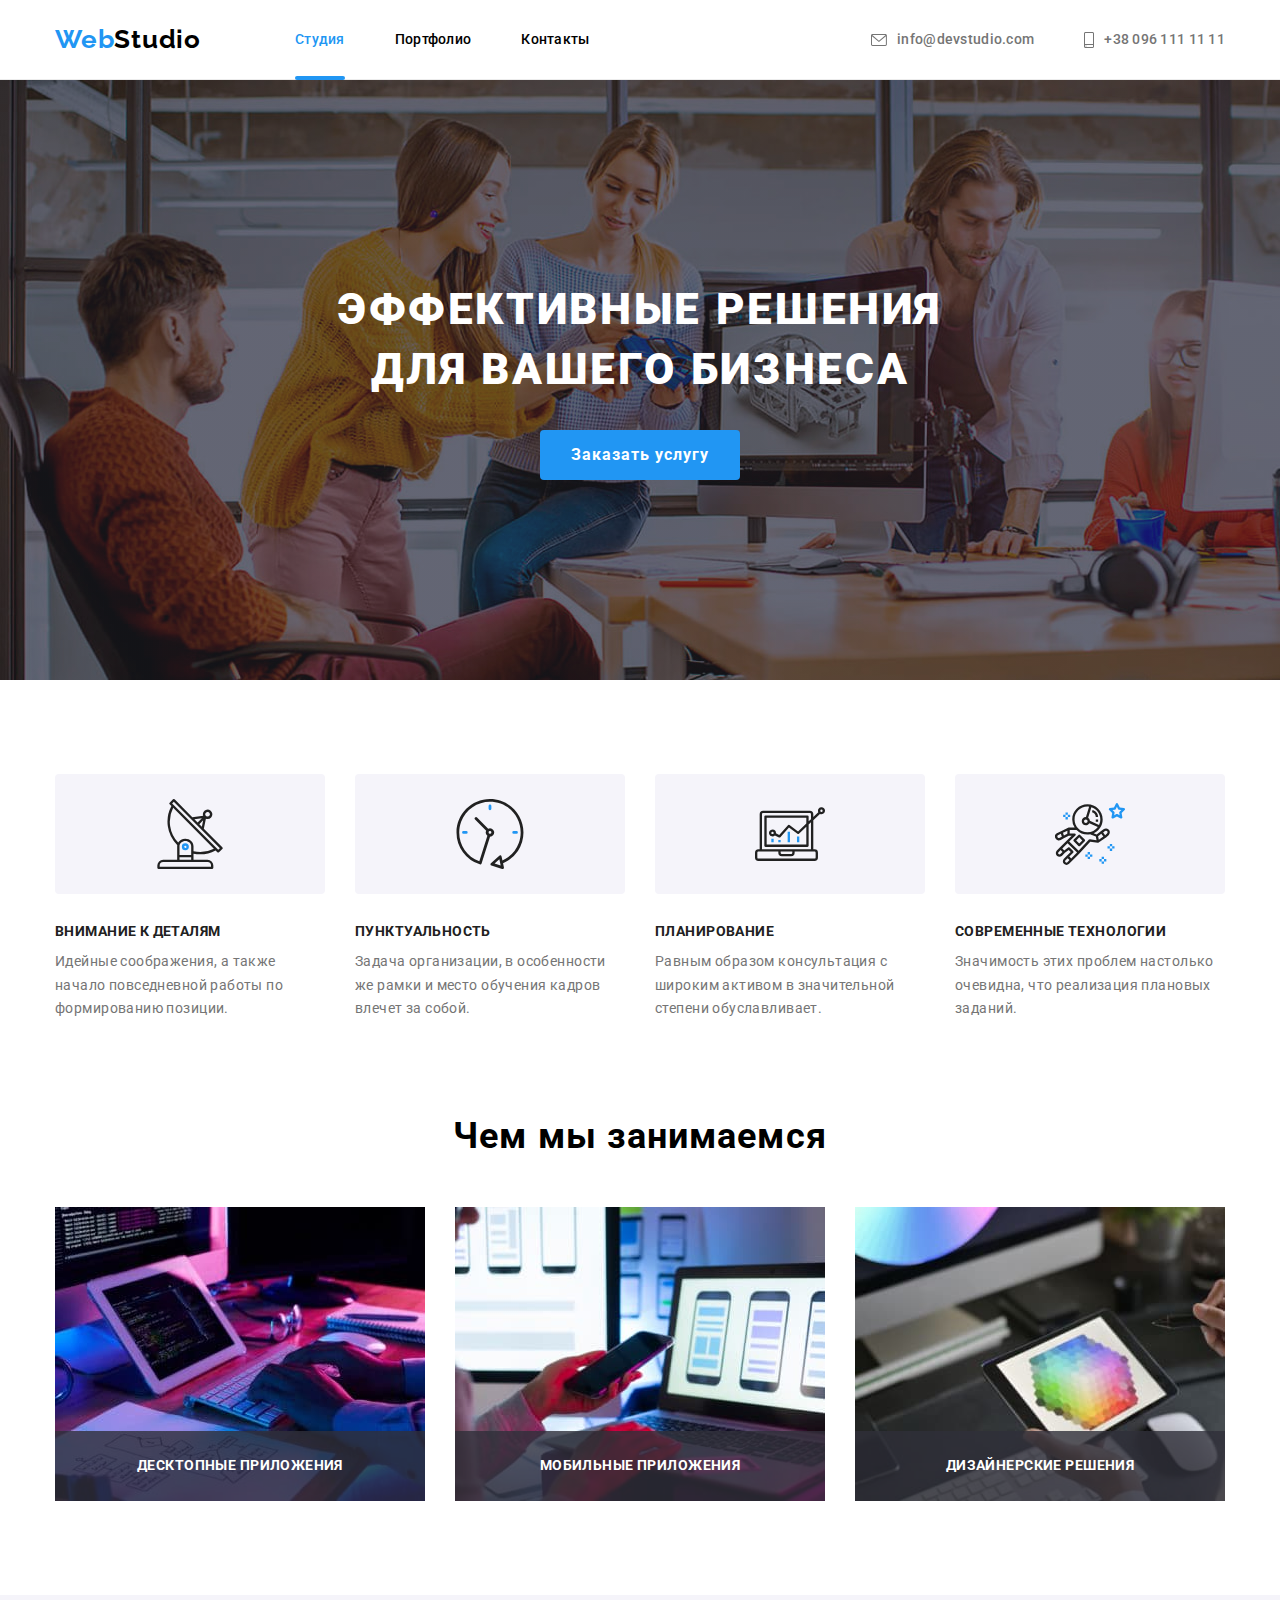
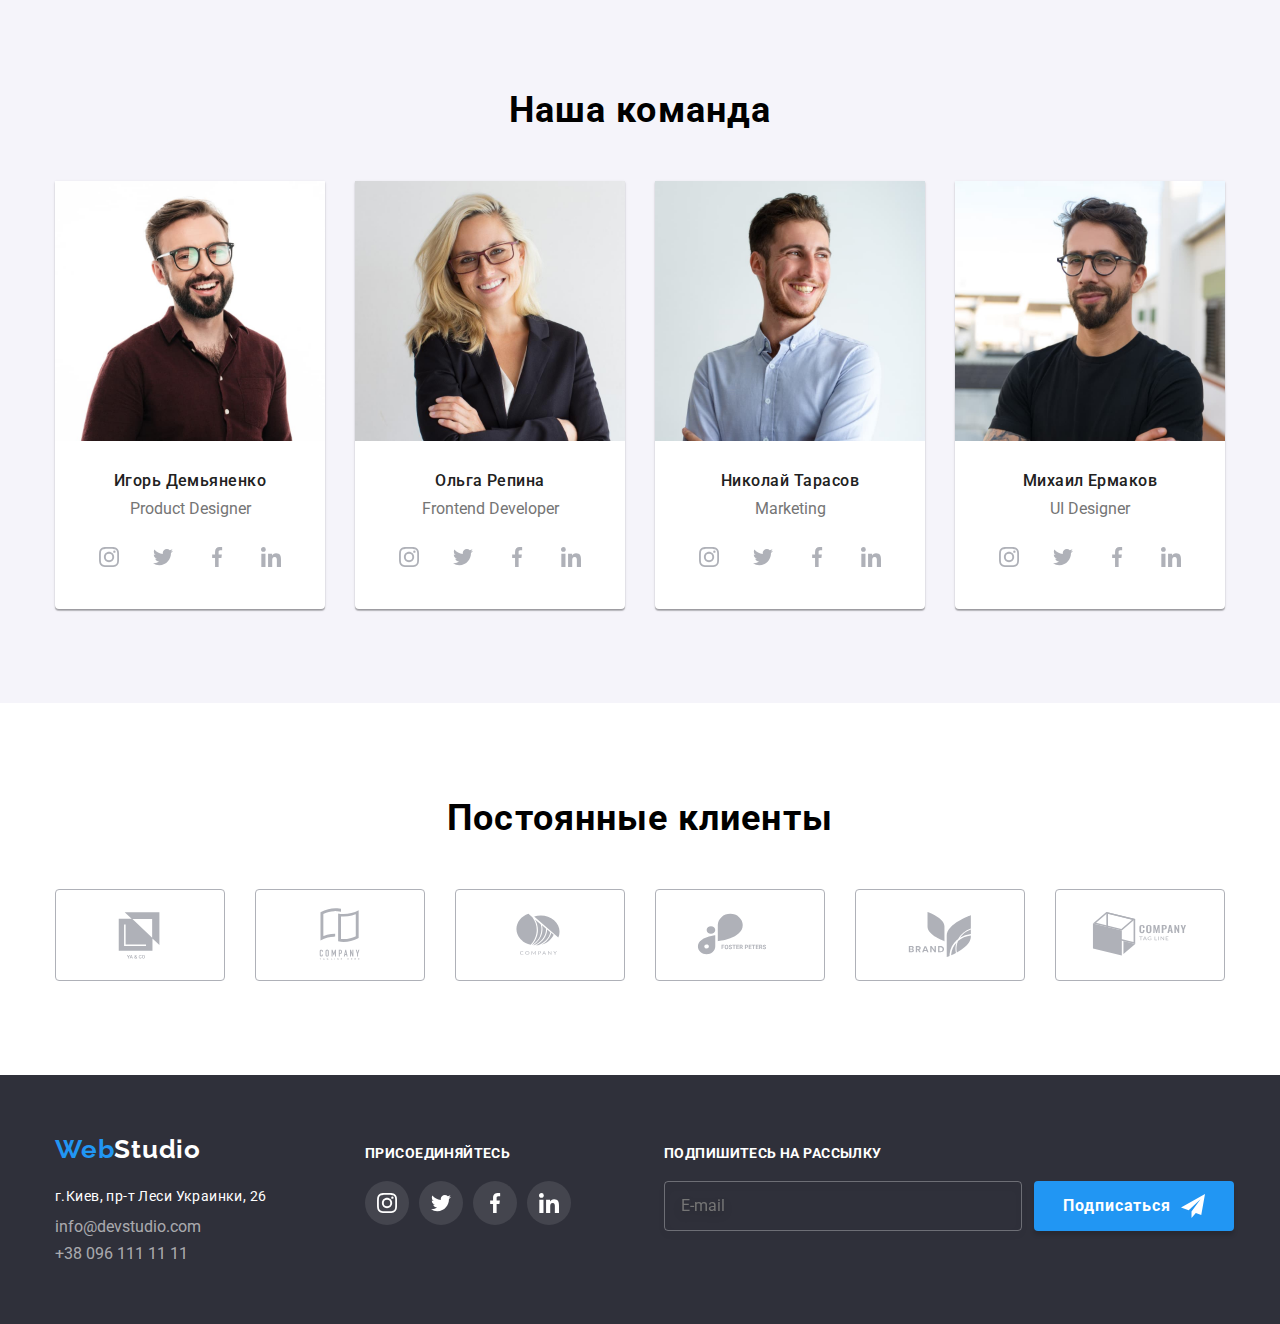
==== index.html @ 5998cc38 "Initial commit" ====
<!DOCTYPE html>
<html lang="ru">
    <head>
        <meta charset="UTF-8" />
        <meta http-equiv="X-UA-Compatible" content="IE=edge" />
        <meta name="viewport" content="width=device-width, initial-scale=1.0" />
        <title>WebStudio</title>

        <!-- Стили normalize -->
        <link
            rel="stylesheet"
            href="https://cdnjs.cloudflare.com/ajax/libs/modern-normalize/1.0.0/modern-normalize.min.css"
        />
        <!-- Main styles -->
        <link rel="stylesheet" href="./css/main.min.css" />

        <!-- Fonts styles -->
        <link rel="preconnect" href="https://fonts.googleapis.com" />
        <link rel="preconnect" href="https://fonts.gstatic.com" crossorigin />
        <link
            href="https://fonts.googleapis.com/css2?family=Raleway:wght@700&family=Roboto:wght@400;500;700;900&display=swap"
            rel="stylesheet"
        />
    </head>
    <body>
        <!--Верхняя линия-->
        <header class="page-header">
            <div class="container page-header--container">
                <nav class="nav">
                    <a class="logo" href="index.html"
                        >Web<span class="logo--black">Studio</span>
                    </a>
                    <ul class="nav-menu">
                        <li class="nav-menu__item">
                            <a class="nav-menu__link link current-link" href="index.html">Студия</a>
                        </li>
                        <li class="nav-menu__item">
                            <a class="nav-menu__link link" href="./portfolio.html">Портфолио</a>
                        </li>
                        <li class="nav-menu__item">
                            <a class="nav-menu__link link" href="./contacts.html">Контакты</a>
                        </li>
                    </ul>
                </nav>

                <ul class="contacts">
                    <li class="contacts__list">
                        <a class="contacts__link link" href="mailto:info@devstudio.com">
                            <svg class="contacts__icon" width="16" height="12">
                                <use href="./images/icons/icons.svg#icon-envelope"></use></svg
                            >info@devstudio.com</a
                        >
                    </li>
                    <li class="contacts__list">
                        <a class="contacts__link link" href="tel:+380961111111">
                            <svg class="contacts__icon" width="10" height="16">
                                <use href="./images/icons/icons.svg#icon-smartphone"></use></svg
                            >+38 096 111 11 11</a
                        >
                    </li>
                </ul>
            </div>
        </header>

        <main>
            <section class="hero">
                <div class="container">
                    <h1 class="hero__title">
                        ЭФФЕКТИВНЫЕ РЕШЕНИЯ <br />
                        ДЛЯ ВАШЕГО БИЗНЕСА
                    </h1>
                    <button class="hero__button" type="button" data-modal-open>
                        Заказать услугу
                    </button>

                    <!-- Overlay and modal window for service form -->
                    <div class="backdrop is-hidden" data-modal>
                        <form class="form-service" method="POST">
                            <button class="form-service__btn-close" type="button" data-modal-close>
                                <svg width="11" height="11">
                                    <use href="./images/icons/icons.svg#icon-cross"></use>
                                </svg>
                            </button>

                            <b class="form-service__legend"
                                >Оставьте свои данные, мы вам перезвоним</b
                            >

                            <label class="form-service__label">
                                <span class="form-service__label-name">Имя</span>
                                <input
                                    class="form-service__input-field"
                                    type="text"
                                    name="name-user"
                                />
                                <svg class="form-service__icon" width="18" height="18">
                                    <use href="./images/icons/icons.svg#icon-person-form"></use>
                                </svg>
                            </label>

                            <label class="form-service__label">
                                <span class="form-service__label-name">Телефон</span>
                                <input
                                    class="form-service__input-field"
                                    type="tel"
                                    name="phone-user"
                                />
                                <svg class="form-service__icon" width="18" height="18">
                                    <use href="./images/icons/icons.svg#icon-phone-form"></use>
                                </svg>
                            </label>

                            <label class="form-service__label">
                                <span class="form-service__label-name">Почта</span>
                                <input
                                    class="form-service__input-field"
                                    type="email"
                                    name="email-user"
                                />
                                <svg class="form-service__icon" width="18" height="18">
                                    <use href="./images/icons/icons.svg#icon-email-form"></use>
                                </svg>
                            </label>

                            <label class="form-service__label">
                                <span class="form-service__label-name">Комментарий</span>
                                <textarea
                                    class="form-service__textarea"
                                    name="comments"
                                    cols="30"
                                    rows="5"
                                    placeholder="Введите текст"
                                ></textarea>
                            </label>

                            <label class="form-service__label terms">
                                <input
                                    class="form-service__checkbox is-hidden"
                                    type="checkbox"
                                    name="check-terms"
                                />

                                <span class="form-service__checkbox-icon">
                                    <svg
                                        class="form-service__checkbox-icon--active"
                                        width="15"
                                        height="15"
                                    >
                                        <use href="./images/icons/icons.svg#icon-checkin"></use>
                                    </svg>
                                </span>

                                <span class="form-service__text-terms"
                                    >Соглашаюсь с рассылкой и принимаю</span
                                >
                                <a
                                    class="form-service__link-terms"
                                    href="/"
                                    target="_blank"
                                    rel="noopener noreferrer"
                                >
                                    Условия договора</a
                                >
                            </label>

                            <button class="hero__button" type="submit">Отправить</button>
                        </form>
                    </div>
                </div>
            </section>

            <!--Особенности-->
            <section class="section features">
                <div class="container">
                    <h2 class="visually-hidden" aria-hidden="true" tabindex="-1">Достоинства</h2>

                    <ul class="features__list">
                        <li class="features__item">
                            <div class="features__picture-area">
                                <svg width="70" height="70">
                                    <use href="./images/icons/icons.svg#icon-antenna"></use>
                                </svg>
                            </div>
                            <h3 class="features__article-title">Внимание к деталям</h3>
                            <p class="features__text">
                                Идейные соображения, а также начало повседневной работы по
                                формированию позиции.
                            </p>
                        </li>
                        <li class="features__item">
                            <div class="features__picture-area">
                                <svg width="70" height="70">
                                    <use href="./images/icons/icons.svg#icon-clock"></use>
                                </svg>
                            </div>
                            <h3 class="features__article-title">Пунктуальность</h3>
                            <p class="features__text">
                                Задача организации, в особенности же рамки и место обучения кадров
                                влечет за собой.
                            </p>
                        </li>
                        <li class="features__item">
                            <div class="features__picture-area">
                                <svg width="70" height="70">
                                    <use href="./images/icons/icons.svg#icon-diagram"></use>
                                </svg>
                            </div>
                            <h3 class="features__article-title">Планирование</h3>
                            <p class="features__text">
                                Равным образом консультация с широким активом в значительной степени
                                обуславливает.
                            </p>
                        </li>
                        <li class="features__item">
                            <div class="features__picture-area">
                                <svg width="70" height="70">
                                    <use href="./images/icons/icons.svg#icon-astronaut"></use>
                                </svg>
                            </div>
                            <h3 class="features__article-title">Современные технологии</h3>
                            <p class="features__text">
                                Значимость этих проблем настолько очевидна, что реализация плановых
                                заданий.
                            </p>
                        </li>
                    </ul>
                </div>
            </section>

            <!--Чем мы занимаемся Global-->
            <section class="section global">
                <div class="container">
                    <h2 class="global__title">Чем мы занимаемся</h2>
                    <ul class="global__list">
                        <li class="global__item">
                            <div class="global__thumb">
                                <img
                                    src="./images/img1.jpg"
                                    alt="Web design"
                                    width="370"
                                    height="294"
                                />
                                <p class="global__label">Десктопные приложения</p>
                            </div>
                        </li>
                        <li class="global__item">
                            <div class="global__thumb">
                                <img
                                    src="./images/img2.jpg"
                                    alt="Marketing"
                                    width="370"
                                    height="294"
                                />
                                <p class="global__label">Мобильные приложения</p>
                            </div>
                        </li>
                        <li class="global__item">
                            <div class="global__thumb">
                                <img
                                    src="./images/img3.jpg"
                                    alt="UI/UX design"
                                    width="370"
                                    height="294"
                                />
                                <p class="global__label">Дизайнерские решения</p>
                            </div>
                        </li>
                    </ul>
                </div>
            </section>

            <!--Команда-->
            <section class="section team">
                <div class="container">
                    <h2 class="titles">Наша команда</h2>
                    <ul class="team__list">
                        <li class="team__card">
                            <img
                                src="./images/team/product_designer.jpg"
                                alt="Product Designer"
                                width="270"
                                height="260"
                            />
                            <div class="team__card--positioning">
                                <h3 class="team__name-people">Игорь Демьяненко</h3>
                                <p>Product Designer</p>
                                <ul class="social-links">
                                    <li class="social-links__item">
                                        <a
                                            class="social-links__link"
                                            href="https://www.instagram.com/"
                                            target="_blank"
                                            rel="noreferrer noopener"
                                            aria-label="Instagram"
                                        >
                                            <svg
                                                class="social-links__link--fill-grey"
                                                width="20"
                                                height="20"
                                            >
                                                <use
                                                    href="./images/icons/icons.svg#icon-instagram"
                                                ></use>
                                            </svg>
                                        </a>
                                    </li>
                                    <li class="social-links__item">
                                        <a
                                            class="social-links__link"
                                            href="https://twitter.com/"
                                            target="_blank"
                                            rel="noreferrer noopener"
                                            aria-label="Twitter"
                                        >
                                            <svg
                                                class="social-links__link--fill-grey"
                                                width="20"
                                                height="20"
                                            >
                                                <use
                                                    href="./images/icons/icons.svg#icon-twitter"
                                                ></use>
                                            </svg>
                                        </a>
                                    </li>
                                    <li class="social-links__item">
                                        <a
                                            class="social-links__link"
                                            href="https://facebook.com/"
                                            target="_blank"
                                            rel="noreferrer noopener"
                                            aria-label="Facebook"
                                        >
                                            <svg
                                                class="social-links__link--fill-grey"
                                                width="20"
                                                height="20"
                                            >
                                                <use
                                                    href="./images/icons/icons.svg#icon-facebook"
                                                ></use>
                                            </svg>
                                        </a>
                                    </li>
                                    <li class="social-links__item">
                                        <a
                                            class="social-links__link"
                                            href="https://linkedin.com/"
                                            target="_blank"
                                            rel="noreferrer noopener"
                                            aria-label="LinkedIn"
                                        >
                                            <svg
                                                class="social-links__link--fill-grey"
                                                width="20"
                                                height="20"
                                            >
                                                <use
                                                    href="./images/icons/icons.svg#icon-linkedin"
                                                ></use>
                                            </svg>
                                        </a>
                                    </li>
                                </ul>
                            </div>
                        </li>
                        <li class="team__card">
                            <img
                                src="./images/team/frontend_dev.jpg"
                                alt="Frontend Developer"
                                width="270"
                                height="260"
                            />
                            <div class="team__card--positioning">
                                <h3 class="team__name-people">Ольга Репина</h3>
                                <p>Frontend Developer</p>
                                <ul class="social-links">
                                    <li class="social-links__item">
                                        <a
                                            class="social-links__link"
                                            href="https://www.instagram.com/"
                                            target="_blank"
                                            rel="noreferrer noopener"
                                            aria-label="Instagram"
                                        >
                                            <svg
                                                class="social-links__link--fill-grey"
                                                width="20"
                                                height="20"
                                            >
                                                <use
                                                    href="./images/icons/icons.svg#icon-instagram"
                                                ></use>
                                            </svg>
                                        </a>
                                    </li>
                                    <li class="social-links__item">
                                        <a
                                            class="social-links__link"
                                            href="https://twitter.com/"
                                            target="_blank"
                                            rel="noreferrer noopener"
                                            aria-label="Twitter"
                                        >
                                            <svg
                                                class="social-links__link--fill-grey"
                                                width="20"
                                                height="20"
                                            >
                                                <use
                                                    href="./images/icons/icons.svg#icon-twitter"
                                                ></use>
                                            </svg>
                                        </a>
                                    </li>
                                    <li class="social-links__item">
                                        <a
                                            class="social-links__link"
                                            href="https://facebook.com/"
                                            target="_blank"
                                            rel="noreferrer noopener"
                                            aria-label="Facebook"
                                        >
                                            <svg
                                                class="social-links__link--fill-grey"
                                                width="20"
                                                height="20"
                                            >
                                                <use
                                                    href="./images/icons/icons.svg#icon-facebook"
                                                ></use>
                                            </svg>
                                        </a>
                                    </li>
                                    <li class="social-links__item">
                                        <a
                                            class="social-links__link"
                                            href="https://linkedin.com/"
                                            target="_blank"
                                            rel="noreferrer noopener"
                                            aria-label="LinkedIn"
                                        >
                                            <svg
                                                class="social-links__link--fill-grey"
                                                width="20"
                                                height="20"
                                            >
                                                <use
                                                    href="./images/icons/icons.svg#icon-linkedin"
                                                ></use>
                                            </svg>
                                        </a>
                                    </li>
                                </ul>
                            </div>
                        </li>
                        <li class="team__card">
                            <img
                                src="./images/team/marketing.jpg"
                                alt="Marketing"
                                width="270"
                                height="260"
                            />
                            <div class="team__card--positioning">
                                <h3 class="team__name-people">Николай Тарасов</h3>
                                <p>Marketing</p>
                                <ul class="social-links">
                                    <li class="social-links__item">
                                        <a
                                            class="social-links__link"
                                            href="https://www.instagram.com/"
                                            target="_blank"
                                            rel="noreferrer noopener"
                                            aria-label="Instagram"
                                        >
                                            <svg
                                                class="social-links__link--fill-grey"
                                                width="20"
                                                height="20"
                                            >
                                                <use
                                                    href="./images/icons/icons.svg#icon-instagram"
                                                ></use>
                                            </svg>
                                        </a>
                                    </li>
                                    <li class="social-links__item">
                                        <a
                                            class="social-links__link"
                                            href="https://twitter.com/"
                                            target="_blank"
                                            rel="noreferrer noopener"
                                            aria-label="Twitter"
                                        >
                                            <svg
                                                class="social-links__link--fill-grey"
                                                width="20"
                                                height="20"
                                            >
                                                <use
                                                    href="./images/icons/icons.svg#icon-twitter"
                                                ></use>
                                            </svg>
                                        </a>
                                    </li>
                                    <li class="social-links__item">
                                        <a
                                            class="social-links__link"
                                            href="https://facebook.com/"
                                            target="_blank"
                                            rel="noreferrer noopener"
                                            aria-label="Facebook"
                                        >
                                            <svg
                                                class="social-links__link--fill-grey"
                                                width="20"
                                                height="20"
                                            >
                                                <use
                                                    href="./images/icons/icons.svg#icon-facebook"
                                                ></use>
                                            </svg>
                                        </a>
                                    </li>
                                    <li class="social-links__item">
                                        <a
                                            class="social-links__link"
                                            href="https://linkedin.com/"
                                            target="_blank"
                                            rel="noreferrer noopener"
                                            aria-label="LinkedIn"
                                        >
                                            <svg
                                                class="social-links__link--fill-grey"
                                                width="20"
                                                height="20"
                                            >
                                                <use
                                                    href="./images/icons/icons.svg#icon-linkedin"
                                                ></use>
                                            </svg>
                                        </a>
                                    </li>
                                </ul>
                            </div>
                        </li>
                        <li class="team__card">
                            <img
                                src="./images/team/ui_designer.jpg"
                                alt="UI Designer"
                                width="270"
                                height="260"
                            />
                            <div class="team__card--positioning">
                                <h3 class="team__name-people">Михаил Ермаков</h3>
                                <p>UI Designer</p>
                                <ul class="social-links">
                                    <li class="social-links__item">
                                        <a
                                            class="social-links__link"
                                            href="https://www.instagram.com/"
                                            target="_blank"
                                            rel="noreferrer noopener"
                                            aria-label="Instagram"
                                        >
                                            <svg
                                                class="social-links__link--fill-grey"
                                                width="20"
                                                height="20"
                                            >
                                                <use
                                                    href="./images/icons/icons.svg#icon-instagram"
                                                ></use>
                                            </svg>
                                        </a>
                                    </li>
                                    <li class="social-links__item">
                                        <a
                                            class="social-links__link"
                                            href="https://twitter.com/"
                                            target="_blank"
                                            rel="noreferrer noopener"
                                            aria-label="Twitter"
                                        >
                                            <svg
                                                class="social-links__link--fill-grey"
                                                width="20"
                                                height="20"
                                            >
                                                <use
                                                    href="./images/icons/icons.svg#icon-twitter"
                                                ></use>
                                            </svg>
                                        </a>
                                    </li>
                                    <li class="social-links__item">
                                        <a
                                            class="social-links__link"
                                            href="https://facebook.com/"
                                            target="_blank"
                                            rel="noreferrer noopener"
                                            aria-label="Facebook"
                                        >
                                            <svg
                                                class="social-links__link--fill-grey"
                                                width="20"
                                                height="20"
                                            >
                                                <use
                                                    href="./images/icons/icons.svg#icon-facebook"
                                                ></use>
                                            </svg>
                                        </a>
                                    </li>
                                    <li class="social-links__item">
                                        <a
                                            class="social-links__link"
                                            href="https://linkedin.com/"
                                            target="_blank"
                                            rel="noreferrer noopener"
                                            aria-label="LinkedIn"
                                        >
                                            <svg
                                                class="social-links__link--fill-grey"
                                                width="20"
                                                height="20"
                                            >
                                                <use
                                                    href="./images/icons/icons.svg#icon-linkedin"
                                                ></use>
                                            </svg>
                                        </a>
                                    </li>
                                </ul>
                            </div>
                        </li>
                    </ul>
                </div>
            </section>

            <!--  Постоянные клиенты -->

            <section class="section clients">
                <div class="container">
                    <h2 class="titles">Постоянные клиенты</h2>
                    <ul class="clients__list">
                        <li class="clients__item">
                            <a class="clients__icon" href="">
                                <svg class="clients__icon--fill" width="106" height="60">
                                    <use href="./images/icons/icons.svg#icon-logo"></use>
                                </svg>
                            </a>
                        </li>
                        <li class="clients__item">
                            <a class="clients__icon" href="">
                                <svg class="clients__icon--fill" width="106" height="60">
                                    <use href="./images/icons/icons.svg#icon-logo-1"></use>
                                </svg>
                            </a>
                        </li>
                        <li class="clients__item">
                            <a class="clients__icon" href="">
                                <svg class="clients__icon--fill" width="106" height="60">
                                    <use href="./images/icons/icons.svg#icon-logo-2"></use>
                                </svg>
                            </a>
                        </li>
                        <li class="clients__item">
                            <a class="clients__icon" href="">
                                <svg class="clients__icon--fill" width="106" height="60">
                                    <use href="./images/icons/icons.svg#icon-logo-3"></use>
                                </svg>
                            </a>
                        </li>
                        <li class="clients__item">
                            <a class="clients__icon" href="">
                                <svg class="clients__icon--fill" width="106" height="60">
                                    <use href="./images/icons/icons.svg#icon-logo-4"></use>
                                </svg>
                            </a>
                        </li>
                        <li class="clients__item">
                            <a class="clients__icon" href="">
                                <svg class="clients__icon--fill" width="106" height="60">
                                    <use href="./images/icons/icons.svg#icon-logo-5"></use>
                                </svg>
                            </a>
                        </li>
                    </ul>
                </div>
            </section>
        </main>

        <!--Футер-->
        <footer class="footer section">
            <div class="container footer--positioning">
                <!-- div для Лого и контактов  -->
                <div class="footer-contacts">
                    <a href="index.html" class="logo logo--margin"
                        >Web<span class="logo--white">Studio</span></a
                    >
                    <address>
                        <ul class="footer-contacts__list">
                            <li class="footer-contacts__item">
                                <a
                                    href="https://www.google.com/maps/d/embed?mid=10uSM3H-mIU3GznYo2szRIEphczw&hl=en_US&ehbc=2E312F"
                                    class="footer-contacts__link-address"
                                    >г.Киев, пр-т Леси Украинки, 26</a
                                >
                            </li>
                            <li class="footer-contacts__item">
                                <a href="mailto:info@devstudio.com" class="footer-contacts__link"
                                    >info@devstudio.com</a
                                >
                            </li>
                            <li class="footer-contacts__item">
                                <a href="tel:+380961111111" class="footer-contacts__link"
                                    >+38 096 111 11 11</a
                                >
                            </li>
                        </ul>
                    </address>
                </div>

                <!-- div для ссылок на соц.сети -->
                <div class="footer-social">
                    <h3 class="footer-social__title">Присоединяйтесь</h3>
                    <ul class="social-links">
                        <li class="social-links__item">
                            <a
                                class="social-links__link social-links__link--bg"
                                href="https://www.instagram.com/"
                                target="_blank"
                                rel="noreferrer noopener"
                                aria-label="Instagram"
                            >
                                <svg class="social-links__icon--white" width="20" height="20">
                                    <use href="./images/icons/icons.svg#icon-instagram"></use>
                                </svg>
                            </a>
                        </li>
                        <li class="social-links__item">
                            <a
                                class="social-links__link social-links__link--bg"
                                href="https://twitter.com/"
                                target="_blank"
                                rel="noreferrer noopener"
                                aria-label="Twitter"
                            >
                                <svg class="social-links__icon--white" width="20" height="20">
                                    <use href="./images/icons/icons.svg#icon-twitter"></use>
                                </svg>
                            </a>
                        </li>
                        <li class="social-links__item">
                            <a
                                class="social-links__link social-links__link--bg"
                                href="https://facebook.com/"
                                target="_blank"
                                rel="noreferrer noopener"
                                aria-label="Facebook"
                            >
                                <svg class="social-links__icon--white" width="20" height="20">
                                    <use href="./images/icons/icons.svg#icon-facebook"></use>
                                </svg>
                            </a>
                        </li>
                        <li class="social-links__item">
                            <a
                                class="social-links__link social-links__link--bg"
                                href="https://linkedin.com/"
                                target="_blank"
                                rel="noreferrer noopener"
                                aria-label="LinkedIn"
                            >
                                <svg class="social-links__icon--white" width="20" height="20">
                                    <use href="./images/icons/icons.svg#icon-linkedin"></use>
                                </svg>
                            </a>
                        </li>
                    </ul>
                </div>

                <!-- form for subscribe -->

                <form class="subscribe" method="POST">
                    <b class="footer-social__title">Подпишитесь на рассылку</b>

                    <div class="subscribe__label">
                        <input
                            class="subscribe__input"
                            type="email"
                            name="email-subscribe"
                            placeholder="E-mail"
                        />

                        <button class="subscribe__button" type="submit">
                            Подписаться
                            <svg class="subscribe__icon" width="24" height="24">
                                <use href="./images/icons/icons.svg#icon-send"></use>
                            </svg>
                        </button>
                    </div>
                </form>
            </div>
        </footer>

        <script src="./js/modal.js"></script>
    </body>
</html>
---- css/main.min.css ----
:root{--primary-text: #757575;--title-text: #212121;--accent-logo: #2196f3;--primary-bg: #ffffff;--title-logo: #000000;--footer-logo: #ffffff;--hero-bg-color: #c4c4c4;--footer-bg: #2f303a;--team-section-bg: #f5f4fa;--footer-contacts-color: rgba(255, 255, 255, 0.6);--primary-social-link-color: #afb1b8;--accent-social-link-color: #ffffff;--items-number: 3;--indent: 30px;--main-font: 'Roboto', sans-serif;--logo-font: 'Raleway', sans-serif}h1,h2,h3,h4,p,ul{margin:0;padding-inline-start:0px}img{display:block;max-width:100%;height:auto}body{font-family:var(--main-font);color:var(--primary-text);margin:0px}.link{list-style-type:none;text-decoration:none;color:var(--title-logo);transition-property:color;transition-duration:250ms;transition-timing-function:cubic-bezier(0.4, 0, 0.2, 1)}.link:hover,.link:focus{color:var(--accent-logo)}.current-link{position:relative;color:var(--accent-logo)}.current-link::after{content:'';position:absolute;bottom:-1px;left:0;width:100%;height:4px;color:var(--accent-logo);background-color:var(--accent-logo);border-radius:2px}.container{margin:0px auto;padding:0px 15px;width:1200px}.section{padding-bottom:94px}.titles{font-weight:700;font-size:36px;line-height:1.17;text-align:center;letter-spacing:0.03em;color:var(--title-logo);margin-bottom:50px;margin-top:0px}.page-header{background-color:var(--primary-bg);border-bottom:1px solid #ececec}.page-header--container{display:flex;align-items:center}.nav{display:flex;flex-direction:row;align-items:center}.nav-menu{display:flex;list-style-type:none;text-decoration:none;font-weight:500;font-size:14px;line-height:1.1;letter-spacing:0.02em;padding-left:0;margin:0px}.nav-menu__item:not(:last-child){margin-right:50px}.nav-menu__link{display:block;padding-top:32px;padding-bottom:32px}.contacts{display:flex;align-items:center;list-style-type:none;text-decoration:none;font-weight:500;font-size:14px;line-height:1.1;letter-spacing:0.02em;margin-left:auto}.contacts__link{display:flex;align-items:center;color:var(--primary-text);transition-property:color;transition-duration:250ms;transition-timing-function:cubic-bezier(0.4, 0, 0.2, 1)}.contacts__link:hover,.contacts__link:focus{color:var(--accent-logo)}.contacts__icon{fill:currentColor;margin-right:10px;transition-property:fill;transition-duration:250ms;transition-timing-function:cubic-bezier(0.4, 0, 0.2, 1)}.contacts__link:hover>.contacts__icon{fill:var(--accent-logo)}.contacts__list:not(:last-child){margin-right:50px}.logo{display:block;font-family:var(--logo-font);font-weight:700;font-size:26px;letter-spacing:0.03em;color:var(--accent-logo);text-decoration:none;margin-right:94px}.logo--black{color:var(--title-logo)}.logo--white{color:var(--footer-logo)}.logo--margin{display:block;margin-bottom:20px}.hero{background-color:var(--hero-bg-color);background-image:linear-gradient(to bottom, rgba(47,48,58,0.4), rgba(47,48,58,0.4)),url(../images/hero-image.jpg);background-repeat:no-repeat;background-size:cover;max-width:1600px;margin:auto;padding-top:200px;padding-bottom:200px}.hero__title{width:696px;height:120px;font-weight:900;font-size:44px;line-height:1.36;text-align:center;letter-spacing:0.06em;text-transform:uppercase;color:var(--footer-logo);margin:auto;margin-bottom:30px}.hero__button{display:block;width:200px;height:50px;margin:auto;background-color:var(--accent-logo);color:var(--footer-logo);border-radius:4px;font-family:inherit;font-weight:700;font-size:16px;line-height:1.875;letter-spacing:0.06em;border:0;cursor:pointer;transition:background-color 250ms cubic-bezier(0.4, 0, 0.2, 1),box-shadow 250ms cubic-bezier(0.4, 0, 0.2, 1)}.hero__button:hover,.hero__button:focus{background-color:#188ce8;box-shadow:0px 4px 4px rgba(0,0,0,0.15)}.form-service__btn-close{position:absolute;right:8px;top:8px;width:30px;height:30px;background-color:transparent;border:1px solid rgba(0,0,0,0.1);border-radius:50%;cursor:pointer;display:flex;justify-content:center;align-items:center;transition:fill 250ms cubic-bezier(0.4, 0, 0.2, 1)}.form-service__btn-close:hover,.form-service__btn-close:focus{fill:var(--accent-logo)}.filter__btn{background-color:var(--team-section-bg);color:var(--title-text);border-radius:4px;border:0px;font-family:inherit;font-weight:500;font-size:16px;line-height:1.625;text-align:center;letter-spacing:0.03em;padding:6px 22px;transition-property:color, background-color, box-shadow;transition-duration:250ms;transition-timing-function:cubic-bezier(0.4, 0, 0.2, 1)}.filter__btn:hover,.filter__btn:focus{background-color:var(--accent-logo);color:var(--footer-logo);box-shadow:0px 3px 1px rgba(0,0,0,0.1),0px 1px 2px rgba(0,0,0,0.08),0px 2px 2px rgba(0,0,0,0.12)}.backdrop{position:fixed;top:0;left:0;z-index:1;width:100vw;height:100vh;background-color:rgba(0,0,0,0.2);opacity:1;visibility:visible;pointer-events:initial;transition:opacity 0.3s cubic-bezier(0.4, 0, 0.2, 1),visibility 0.2s cubic-bezier(0.4, 0, 0.2, 1)}.backdrop.is-hidden{opacity:0;visibility:hidden;pointer-events:none}.form-service{position:absolute;top:50%;left:50%;padding:40px;width:528px;height:581px;background-color:var(--primary-bg);box-shadow:0px 1px 3px rgba(0,0,0,0.12),0px 1px 1px rgba(0,0,0,0.14),0px 2px 1px rgba(0,0,0,0.2);border-radius:4px;opacity:1;visibility:visible;pointer-events:initial;transform:translate(-50%, -50%) scale(1) rotate(1turn);transition:opacity 0.5s cubic-bezier(0.4, 0, 0.2, 1),transform 0.5s cubic-bezier(0.4, 0, 0.2, 1)}.form-service__legend{display:inline-block;margin-bottom:12px;font-family:'Roboto';font-weight:700;font-size:20px;line-height:1.15;text-align:center;letter-spacing:0.03em;color:#212121}.form-service__label{position:relative;display:flex;flex-direction:column;margin-bottom:10px}.form-service__icon{position:absolute;bottom:12px;left:12px;fill:#212121;transition:fill 250ms cubic-bezier(0.4, 0, 0.2, 1)}.form-service__label-name{margin-bottom:4px;font-family:'Roboto';font-weight:400;font-size:12px;line-height:1.17;letter-spacing:0.01em;color:#757575}.form-service__input-field{padding-left:40px;height:40px;border:1px solid rgba(33,33,33,0.2);outline:transparent;border-radius:4px;transition:border 250ms cubic-bezier(0.4, 0, 0.2, 1)}.form-service__textarea{padding:12px 16px;height:120px;border:1px solid rgba(33,33,33,0.2);border-radius:4px;outline:transparent;resize:none;transition:border 250ms cubic-bezier(0.4, 0, 0.2, 1)}.form-service__input-field:focus,.form-service__input-field:hover,.form-service__textarea:hover,.form-service__textarea:focus,.form-service__input-field:focus-within,.form-service__textarea:focus-within{border:1px solid var(--accent-logo);outline:0;outline-offset:0}.form-service__input-field:focus ~ .form-service__icon,.form-service__input-field:hover ~ .form-service__icon,.form-service__input-field:focus-within ~ .form-service__icon{fill:var(--accent-logo);outline:0;outline-offset:0}.form-service__textarea::placeholder{font-family:'Roboto';font-weight:400;font-size:12px;line-height:1.17;letter-spacing:0.01em;color:rgba(117,117,117,0.5)}.form-service__label.terms{position:relative;display:flex;flex-direction:row;justify-content:center;align-items:center;margin-top:20px;margin-bottom:30px;margin-left:auto}.form-service__checkbox{position:absolute;top:-1px;left:0;display:inline-block}.form-service__checkbox.is-hidden{opacity:0;pointer-events:visible}.form-service__checkbox-icon{position:relative;display:flex;flex-shrink:0;margin-right:8px;width:16px;height:15px;border:1px solid #212121;border-radius:2px;transition:background-color 250ms cubic-bezier(0.4, 0, 0.2, 1),border-color 250ms cubic-bezier(0.4, 0, 0.2, 1)}.form-service__checkbox:checked ~ .form-service__checkbox-icon{border-color:#2196f3;background-color:#2196f3}.form-service__text-terms{display:inline-block;margin-right:4px;font-family:'Roboto';font-weight:400;font-size:14px;line-height:1.7;letter-spacing:0.03em;color:var(--primary-text)}.form-service__link-terms{display:inline-block;font-family:'Roboto';font-weight:400;font-size:14px;line-height:1.7;letter-spacing:0.03em;text-decoration:underline;color:var(--accent-logo)}.form-service__checkbox-icon--active{position:absolute;top:-1px;left:0}.backdrop.is-hidden .form-service{transform:translate(-3000%, -200%) scale(0) rotate(0);opacity:0;pointer-events:none}.visually-hidden{position:absolute;white-space:nowrap;width:1px;height:1px;overflow:hidden;border:0;padding:0;clip:rect(0 0 0 0);clip-path:inset(50%);margin:-1px}.features{padding-top:94px}.features__list{list-style-type:none;display:flex;flex-direction:row;padding-left:0px}.features__picture-area{display:flex;justify-content:center;background-color:var(--team-section-bg);border-radius:4px;width:270px;height:120px;margin-bottom:30px;align-items:center}.features__item:not(:last-child){margin-right:30px}.features__article-title{color:var(--title-text);font-weight:700;font-size:14px;line-height:1.1;letter-spacing:0.03em;text-transform:uppercase;margin-bottom:10px}.features__text{font-size:14px;line-height:1.7;letter-spacing:0.03em}.global__title{font-weight:700;font-size:36px;line-height:1.17;text-align:center;letter-spacing:0.03em;color:var(--title-logo);margin-bottom:50px}.global__list{list-style-type:none;display:flex;flex-direction:row;padding-left:0px}.global__item:not(:last-child){margin-right:30px}.global__thumb{position:relative;z-index:-1}.global__thumb>.global__label{position:absolute;bottom:0;left:0;width:100%;height:70px;padding:27px 0;font-family:'Roboto';font-weight:700;font-size:14px;line-height:1.14;text-align:center;letter-spacing:0.03em;text-transform:uppercase;background-color:rgba(47,48,58,0.8);color:var(--footer-logo)}.team{background-color:var(--team-section-bg);padding-top:94px}.team__list{list-style-type:none;display:flex;flex-direction:row;padding-left:0px}.team__card{background-color:var(--primary-bg);box-shadow:0px 1px 3px rgba(0,0,0,0.12),0px 1px 1px rgba(0,0,0,0.14),0px 2px 1px rgba(0,0,0,0.2);border-radius:0px 0px 4px 4px}.team__card:not(:last-child){margin-right:30px}.team__name-people{font-weight:500;font-size:16px;line-height:1.1875;text-align:center;letter-spacing:0.03em;color:var(--title-text);margin-bottom:10px}.team__card--positioning{padding-top:30px;padding-bottom:30px;text-align:center}.team__card--positioning>p{margin-bottom:16px}.social-links{display:flex;justify-content:center;list-style:none}.social-links__item:not(:last-child){margin-right:10px}.social-links__link{display:flex;background-color:#ffffff;border-radius:50%;width:44px;height:44px;justify-content:center;align-items:center;transition-property:background-color;transition-duration:250ms;transition-timing-function:cubic-bezier(0.4, 0, 0.2, 1)}.social-links__link--fill-grey{fill:var(--primary-social-link-color);transition-property:fill;transition-duration:250ms;transition-timing-function:cubic-bezier(0.4, 0, 0.2, 1)}.social-links__link:hover,.social-links__link:focus{background-color:var(--accent-logo)}.social-links__link:hover>.social-links__link--fill-grey,.social-links__link:focus>.social-links__link--fill-grey{fill:var(--accent-social-link-color)}.social-links__link--bg{display:flex;background-color:rgba(255,255,255,0.1)}.social-links__link--bg:hover,.social-links__link--bg:focus{background-color:var(--accent-logo)}.social-links__link--bg:hover>.social-links__icon--white,.social-links__link--bg:focus>.social-links__icon--white{fill:var(--accent-social-link-color)}.social-links__icon--white{fill:var(--accent-social-link-color);transition-property:fill;transition-duration:250ms;transition-timing-function:cubic-bezier(0.4, 0, 0.2, 1)}.clients{background-color:var(--primary-bg);padding-top:94px;padding-bottom:94px}.clients__list{list-style:none;display:flex;justify-content:center;align-items:center}.clients__item{display:flex}.clients__item:not(:last-child){margin-right:30px}.clients__icon{display:flex;width:170px;height:92px;border:1px solid var(--primary-social-link-color);border-radius:4px;justify-content:center;align-items:center;transition-property:border-color;transition-duration:250ms;transition-timing-function:cubic-bezier(0.4, 0, 0.2, 1)}.clients__icon--fill{fill:var(--primary-social-link-color);transition-property:fill;transition-duration:250ms;transition-timing-function:cubic-bezier(0.4, 0, 0.2, 1)}.clients__icon:hover,.clients__icon:focus{border-color:var(--accent-logo)}.clients__icon:hover>.clients__icon--fill,.clients__icon:focus>.clients__icon--fill{fill:var(--accent-logo)}.footer{background-color:var(--footer-bg);padding-top:60px;padding-bottom:60px}.footer--positioning{display:flex;align-items:baseline}.footer-social__title{display:block;font-weight:700;font-size:14px;line-height:16px;letter-spacing:0.03em;text-transform:uppercase;margin-bottom:20px;color:var(--footer-logo)}.footer-contacts{margin-right:70px}.footer-contacts__list{font-style:normal;list-style-type:none}.footer-contacts__item:not(:last-child){margin-bottom:9px}.footer-contacts__link-address{text-decoration:none;color:var(--footer-logo);font-weight:400;font-size:14px;line-height:1.71;letter-spacing:0.03em;transition-property:color, background-color, border-shadow;transition-duration:250ms;transition-timing-function:cubic-bezier(0.4, 0, 0.2, 1)}.footer-contacts__link-address:hover,.footer-contacts__link-address:focus{color:var(--accent-logo);transition-duration:250ms;transition-timing-function:cubic-bezier(0.4, 0, 0.2, 1)}.footer-contacts__link{color:var(--footer-contacts-color);text-decoration:none;transition-property:color;transition-duration:250ms;transition-timing-function:cubic-bezier(0.4, 0, 0.2, 1)}.footer-contacts__link:hover,.footer-contacts__link:focus{color:var(--accent-logo);transition-duration:250ms;transition-timing-function:cubic-bezier(0.4, 0, 0.2, 1)}.subscribe{padding-left:93px}.subscribe__label{display:flex;flex-direction:row}.subscribe__input{display:inline-block;margin-right:12px;padding-left:16px;width:358px;height:50px;border:1px solid rgba(255,255,255,0.3);filter:drop-shadow(0px 4px 4px rgba(0,0,0,0.15));border-radius:4px;color:var(--footer-contacts-color);background-color:transparent;outline:transparent}.subscribe__button{display:flex;flex-direction:row;justify-content:center;align-items:center;width:200px;height:50px;background-color:var(--accent-logo);color:var(--footer-logo);box-shadow:0px 4px 4px rgba(0,0,0,0.15);border-radius:4px;font-family:inherit;font-weight:700;font-size:16px;line-height:1.875;letter-spacing:0.06em;border:0px;cursor:pointer}.subscribe__icon{display:block;fill:var(--footer-logo);margin-left:10px}.portfolio{display:flex;align-items:center;padding-bottom:94px;padding-top:94px}.filter{list-style-type:none;text-decoration:none;display:flex;flex-direction:row;justify-content:center;margin-bottom:50px}.filter__item:not(:last-child){margin-right:8px}.projects{list-style:none;text-decoration:none;padding-left:0px;display:flex;flex-wrap:wrap}.projects__item{background-color:#ffffff}.projects__item:nth-child(-n+6){margin-bottom:30px}.projects__item:nth-child(2),.projects__item:nth-child(5),.projects__item:nth-child(8){margin-left:30px;margin-right:30px}.projects__card{padding:20px 24px 20px 24px;border-bottom:1px solid #eeeeee;border-left:1px solid #eeeeee;border-right:1px solid #eeeeee}.project__title{font-weight:700;font-size:18px;line-height:2;letter-spacing:0.06em;color:var(--title-logo);margin-bottom:4px}.projects__link{display:block;text-decoration:none;font-family:'Roboto', sans-serif;color:var(--primary-text);transition-property:box-shadow;transition-duration:250ms;transition-timing-function:cubic-bezier(0.4, 0, 0.2, 1)}.projects__link:hover,.projects__link:focus{box-shadow:0px 1px 1px rgba(0,0,0,0.12),0px 4px 4px rgba(0,0,0,0.06),1px 4px 6px rgba(0,0,0,0.16)}.meta-block{position:relative;overflow:hidden}.meta-block__text{position:absolute;top:0;left:0;transform:translateY(100%);background-color:rgba(33,150,243,0.9);width:370px;height:294px;opacity:0;transition:opacity 250ms cubic-bezier(0.4, 0, 0.2, 1),visibility 250ms,transform 250ms cubic-bezier(0.4, 0, 0.2, 1);font-weight:400;font-size:18px;line-height:1.56;letter-spacing:0.03em;padding:63px 24px;color:var(--accent-social-link-color)}.projects__link:hover .meta-block__text,.projects__link:focus .meta-block__text{transform:translateY(0%);opacity:1}
/*# sourceMappingURL=main.min.css.map */
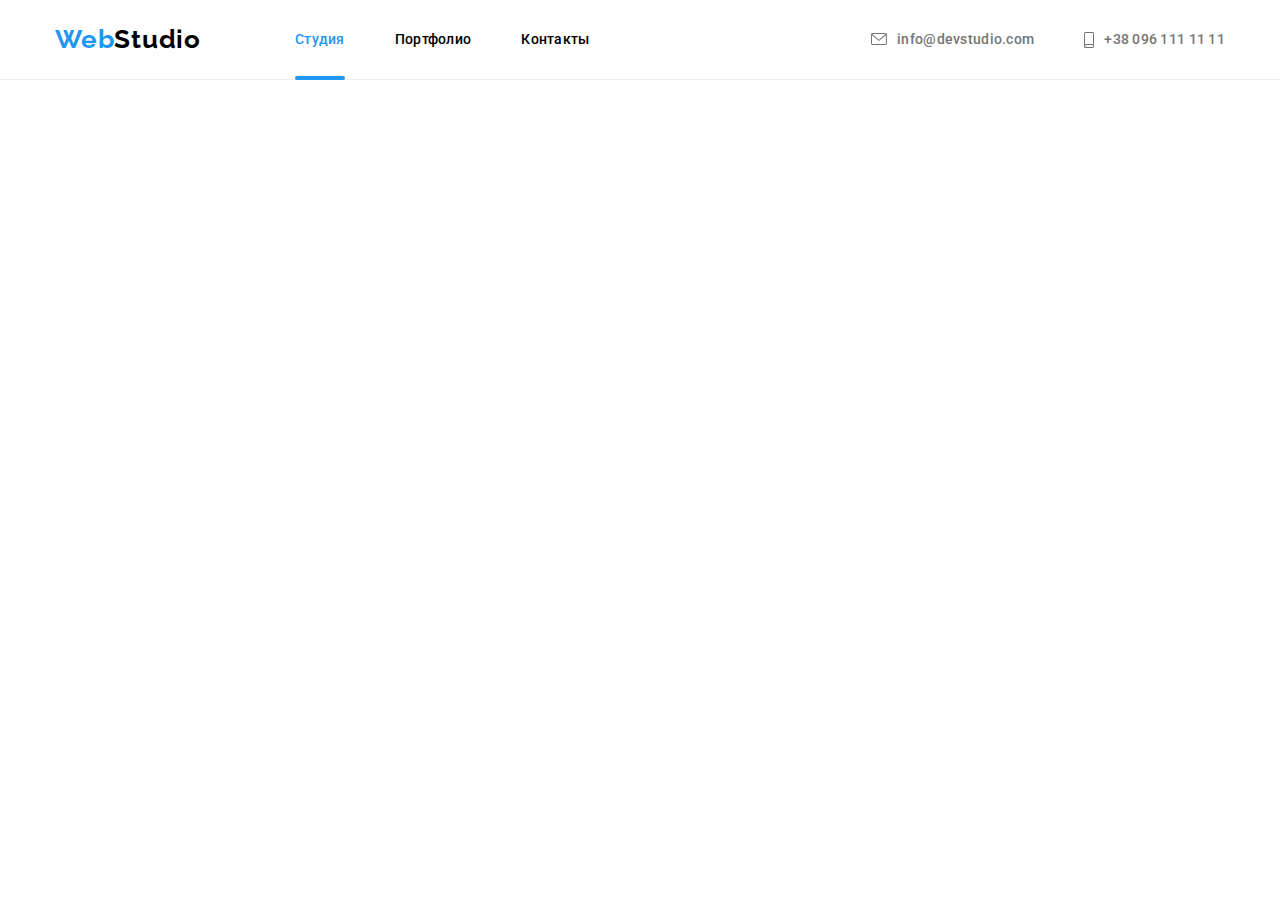
==== commit adb9c7db: "main" ====
--- a/index.html
+++ b/index.html
@@ -59,11 +59,103 @@
                         >
                     </li>
                 </ul>
+
+                <button
+                    class="menu-button"
+                    type="button"
+                    data-menu-button
+                    aria-expanded="false"
+                >
+                    <svg class="menu-icon" width="40" height="40">
+                        <use
+                            class="menu-icon-open"
+                            href="./images/icons/icons.svg#icon-menu_40px"
+                        ></use>
+                        <use
+                            class="menu-icon-close"
+                            href="./images/icons/icons.svg#icon-close_40px"
+                        ></use>
+                    </svg>
+                </button>
+
+                <div class="mobile-menu" data-menu aria-expanded="false">
+                    <ul class="mobile-menu__list">
+                        <li class="mobile-menu__item">
+                            <a href="./index.html" class="link mobile-menu__link">Студия</a>
+                        </li>
+                        <li class="mobile-menu__item">
+                            <a href="./portfolio.html" class="link mobile-menu__link">Портфолио</a>
+                        </li>
+                        <li class="mobile-menu__item">
+                            <a href="./contacts.html" class="link mobile-menu__link">Контакты</a>
+                        </li>
+                    </ul>
+
+                    <div class="mobile-menu__contacts">
+                        <ul class="mobile-menu__contact-list">
+                            <li class="mobile-menu__contact-item">
+                                <a href="tel:+380961111111" class="link mobile-menu__link-tel"
+                                    >+38 096 111 11 11</a
+                                >
+                            </li>
+                            <li class="mobile-menu__contact-item">
+                                <a
+                                    href="mailto:info@devstudio.com"
+                                    class="link mobile-menu__link-mail"
+                                    >info@devstudio.com</a
+                                >
+                            </li>
+                        </ul>
+                    </div>
+
+                    <ul class="menu-socials">
+                        <li class="menu-socials__item">
+                            <a
+                                class="link menu-socials-link"
+                                href="https://www.instagram.com/"
+                                target="_blank"
+                                rel="noreferrer noopener"
+                                aria-label="Instagram"
+                                >Instagram
+                            </a>
+                        </li>
+                        <li class="menu-socials__item">
+                            <a
+                                class="link menu-socials-link"
+                                href="https://twitter.com/"
+                                target="_blank"
+                                rel="noreferrer noopener"
+                                aria-label="Twitter"
+                                >Twitter</a
+                            >
+                        </li>
+                        <li class="menu-socials__item">
+                            <a
+                                class="link menu-socials-link"
+                                href="https://facebook.com/"
+                                target="_blank"
+                                rel="noreferrer noopener"
+                                aria-label="Facebook"
+                                >Facebook</a
+                            >
+                        </li>
+                        <li class="menu-socials__item">
+                            <a
+                                class="link menu-socials-link"
+                                href="https://linkedin.com/"
+                                target="_blank"
+                                rel="noreferrer noopener"
+                                aria-label="LinkedIn"
+                                >LinkedIn</a
+                            >
+                        </li>
+                    </ul>
+                </div>
             </div>
         </header>
 
         <main>
-            <section class="hero">
+            <!-- <section class="hero">
                 <div class="container">
                     <h1 class="hero__title">
                         ЭФФЕКТИВНЫЕ РЕШЕНИЯ <br />
@@ -73,7 +165,7 @@
                         Заказать услугу
                     </button>
 
-                    <!-- Overlay and modal window for service form -->
+                    Overlay and modal window for service form
                     <div class="backdrop is-hidden" data-modal>
                         <form class="form-service" method="POST">
                             <button class="form-service__btn-close" type="button" data-modal-close>
@@ -167,10 +259,10 @@
                         </form>
                     </div>
                 </div>
-            </section>
+            </section> -->
 
             <!--Особенности-->
-            <section class="section features">
+            <!-- <section class="section features">
                 <div class="container">
                     <h2 class="visually-hidden" aria-hidden="true" tabindex="-1">Достоинства</h2>
 
@@ -225,10 +317,10 @@
                         </li>
                     </ul>
                 </div>
-            </section>
+            </section> -->
 
             <!--Чем мы занимаемся Global-->
-            <section class="section global">
+            <!-- <section class="section global">
                 <div class="container">
                     <h2 class="global__title">Чем мы занимаемся</h2>
                     <ul class="global__list">
@@ -267,10 +359,10 @@
                         </li>
                     </ul>
                 </div>
-            </section>
+            </section> -->
 
             <!--Команда-->
-            <section class="section team">
+            <!-- <section class="section team">
                 <div class="container">
                     <h2 class="titles">Наша команда</h2>
                     <ul class="team__list">
@@ -636,11 +728,11 @@
                         </li>
                     </ul>
                 </div>
-            </section>
+            </section> -->
 
             <!--  Постоянные клиенты -->
 
-            <section class="section clients">
+            <!-- <section class="section clients">
                 <div class="container">
                     <h2 class="titles">Постоянные клиенты</h2>
                     <ul class="clients__list">
@@ -688,13 +780,13 @@
                         </li>
                     </ul>
                 </div>
-            </section>
+            </section> -->
         </main>
 
         <!--Футер-->
-        <footer class="footer section">
+        <!-- <footer class="footer section">
             <div class="container footer--positioning">
-                <!-- div для Лого и контактов  -->
+                div для Лого и контактов 
                 <div class="footer-contacts">
                     <a href="index.html" class="logo logo--margin"
                         >Web<span class="logo--white">Studio</span></a
@@ -722,7 +814,7 @@
                     </address>
                 </div>
 
-                <!-- div для ссылок на соц.сети -->
+                div для ссылок на соц.сети
                 <div class="footer-social">
                     <h3 class="footer-social__title">Присоединяйтесь</h3>
                     <ul class="social-links">
@@ -781,7 +873,7 @@
                     </ul>
                 </div>
 
-                <!-- form for subscribe -->
+                form for subscribe
 
                 <form class="subscribe" method="POST">
                     <b class="footer-social__title">Подпишитесь на рассылку</b>
@@ -803,8 +895,9 @@
                     </div>
                 </form>
             </div>
-        </footer>
+        </footer> -->
 
         <script src="./js/modal.js"></script>
+        <script src="./js/mobile-menu.js"></script>
     </body>
 </html>
--- a/css/main.min.css
+++ b/css/main.min.css
@@ -1,2 +1,2 @@
-:root{--primary-text: #757575;--title-text: #212121;--accent-logo: #2196f3;--primary-bg: #ffffff;--title-logo: #000000;--footer-logo: #ffffff;--hero-bg-color: #c4c4c4;--footer-bg: #2f303a;--team-section-bg: #f5f4fa;--footer-contacts-color: rgba(255, 255, 255, 0.6);--primary-social-link-color: #afb1b8;--accent-social-link-color: #ffffff;--items-number: 3;--indent: 30px;--main-font: 'Roboto', sans-serif;--logo-font: 'Raleway', sans-serif}h1,h2,h3,h4,p,ul{margin:0;padding-inline-start:0px}img{display:block;max-width:100%;height:auto}body{font-family:var(--main-font);color:var(--primary-text);margin:0px}.link{list-style-type:none;text-decoration:none;color:var(--title-logo);transition-property:color;transition-duration:250ms;transition-timing-function:cubic-bezier(0.4, 0, 0.2, 1)}.link:hover,.link:focus{color:var(--accent-logo)}.current-link{position:relative;color:var(--accent-logo)}.current-link::after{content:'';position:absolute;bottom:-1px;left:0;width:100%;height:4px;color:var(--accent-logo);background-color:var(--accent-logo);border-radius:2px}.container{margin:0px auto;padding:0px 15px;width:1200px}.section{padding-bottom:94px}.titles{font-weight:700;font-size:36px;line-height:1.17;text-align:center;letter-spacing:0.03em;color:var(--title-logo);margin-bottom:50px;margin-top:0px}.page-header{background-color:var(--primary-bg);border-bottom:1px solid #ececec}.page-header--container{display:flex;align-items:center}.nav{display:flex;flex-direction:row;align-items:center}.nav-menu{display:flex;list-style-type:none;text-decoration:none;font-weight:500;font-size:14px;line-height:1.1;letter-spacing:0.02em;padding-left:0;margin:0px}.nav-menu__item:not(:last-child){margin-right:50px}.nav-menu__link{display:block;padding-top:32px;padding-bottom:32px}.contacts{display:flex;align-items:center;list-style-type:none;text-decoration:none;font-weight:500;font-size:14px;line-height:1.1;letter-spacing:0.02em;margin-left:auto}.contacts__link{display:flex;align-items:center;color:var(--primary-text);transition-property:color;transition-duration:250ms;transition-timing-function:cubic-bezier(0.4, 0, 0.2, 1)}.contacts__link:hover,.contacts__link:focus{color:var(--accent-logo)}.contacts__icon{fill:currentColor;margin-right:10px;transition-property:fill;transition-duration:250ms;transition-timing-function:cubic-bezier(0.4, 0, 0.2, 1)}.contacts__link:hover>.contacts__icon{fill:var(--accent-logo)}.contacts__list:not(:last-child){margin-right:50px}.logo{display:block;font-family:var(--logo-font);font-weight:700;font-size:26px;letter-spacing:0.03em;color:var(--accent-logo);text-decoration:none;margin-right:94px}.logo--black{color:var(--title-logo)}.logo--white{color:var(--footer-logo)}.logo--margin{display:block;margin-bottom:20px}.hero{background-color:var(--hero-bg-color);background-image:linear-gradient(to bottom, rgba(47,48,58,0.4), rgba(47,48,58,0.4)),url(../images/hero-image.jpg);background-repeat:no-repeat;background-size:cover;max-width:1600px;margin:auto;padding-top:200px;padding-bottom:200px}.hero__title{width:696px;height:120px;font-weight:900;font-size:44px;line-height:1.36;text-align:center;letter-spacing:0.06em;text-transform:uppercase;color:var(--footer-logo);margin:auto;margin-bottom:30px}.hero__button{display:block;width:200px;height:50px;margin:auto;background-color:var(--accent-logo);color:var(--footer-logo);border-radius:4px;font-family:inherit;font-weight:700;font-size:16px;line-height:1.875;letter-spacing:0.06em;border:0;cursor:pointer;transition:background-color 250ms cubic-bezier(0.4, 0, 0.2, 1),box-shadow 250ms cubic-bezier(0.4, 0, 0.2, 1)}.hero__button:hover,.hero__button:focus{background-color:#188ce8;box-shadow:0px 4px 4px rgba(0,0,0,0.15)}.form-service__btn-close{position:absolute;right:8px;top:8px;width:30px;height:30px;background-color:transparent;border:1px solid rgba(0,0,0,0.1);border-radius:50%;cursor:pointer;display:flex;justify-content:center;align-items:center;transition:fill 250ms cubic-bezier(0.4, 0, 0.2, 1)}.form-service__btn-close:hover,.form-service__btn-close:focus{fill:var(--accent-logo)}.filter__btn{background-color:var(--team-section-bg);color:var(--title-text);border-radius:4px;border:0px;font-family:inherit;font-weight:500;font-size:16px;line-height:1.625;text-align:center;letter-spacing:0.03em;padding:6px 22px;transition-property:color, background-color, box-shadow;transition-duration:250ms;transition-timing-function:cubic-bezier(0.4, 0, 0.2, 1)}.filter__btn:hover,.filter__btn:focus{background-color:var(--accent-logo);color:var(--footer-logo);box-shadow:0px 3px 1px rgba(0,0,0,0.1),0px 1px 2px rgba(0,0,0,0.08),0px 2px 2px rgba(0,0,0,0.12)}.backdrop{position:fixed;top:0;left:0;z-index:1;width:100vw;height:100vh;background-color:rgba(0,0,0,0.2);opacity:1;visibility:visible;pointer-events:initial;transition:opacity 0.3s cubic-bezier(0.4, 0, 0.2, 1),visibility 0.2s cubic-bezier(0.4, 0, 0.2, 1)}.backdrop.is-hidden{opacity:0;visibility:hidden;pointer-events:none}.form-service{position:absolute;top:50%;left:50%;padding:40px;width:528px;height:581px;background-color:var(--primary-bg);box-shadow:0px 1px 3px rgba(0,0,0,0.12),0px 1px 1px rgba(0,0,0,0.14),0px 2px 1px rgba(0,0,0,0.2);border-radius:4px;opacity:1;visibility:visible;pointer-events:initial;transform:translate(-50%, -50%) scale(1) rotate(1turn);transition:opacity 0.5s cubic-bezier(0.4, 0, 0.2, 1),transform 0.5s cubic-bezier(0.4, 0, 0.2, 1)}.form-service__legend{display:inline-block;margin-bottom:12px;font-family:'Roboto';font-weight:700;font-size:20px;line-height:1.15;text-align:center;letter-spacing:0.03em;color:#212121}.form-service__label{position:relative;display:flex;flex-direction:column;margin-bottom:10px}.form-service__icon{position:absolute;bottom:12px;left:12px;fill:#212121;transition:fill 250ms cubic-bezier(0.4, 0, 0.2, 1)}.form-service__label-name{margin-bottom:4px;font-family:'Roboto';font-weight:400;font-size:12px;line-height:1.17;letter-spacing:0.01em;color:#757575}.form-service__input-field{padding-left:40px;height:40px;border:1px solid rgba(33,33,33,0.2);outline:transparent;border-radius:4px;transition:border 250ms cubic-bezier(0.4, 0, 0.2, 1)}.form-service__textarea{padding:12px 16px;height:120px;border:1px solid rgba(33,33,33,0.2);border-radius:4px;outline:transparent;resize:none;transition:border 250ms cubic-bezier(0.4, 0, 0.2, 1)}.form-service__input-field:focus,.form-service__input-field:hover,.form-service__textarea:hover,.form-service__textarea:focus,.form-service__input-field:focus-within,.form-service__textarea:focus-within{border:1px solid var(--accent-logo);outline:0;outline-offset:0}.form-service__input-field:focus ~ .form-service__icon,.form-service__input-field:hover ~ .form-service__icon,.form-service__input-field:focus-within ~ .form-service__icon{fill:var(--accent-logo);outline:0;outline-offset:0}.form-service__textarea::placeholder{font-family:'Roboto';font-weight:400;font-size:12px;line-height:1.17;letter-spacing:0.01em;color:rgba(117,117,117,0.5)}.form-service__label.terms{position:relative;display:flex;flex-direction:row;justify-content:center;align-items:center;margin-top:20px;margin-bottom:30px;margin-left:auto}.form-service__checkbox{position:absolute;top:-1px;left:0;display:inline-block}.form-service__checkbox.is-hidden{opacity:0;pointer-events:visible}.form-service__checkbox-icon{position:relative;display:flex;flex-shrink:0;margin-right:8px;width:16px;height:15px;border:1px solid #212121;border-radius:2px;transition:background-color 250ms cubic-bezier(0.4, 0, 0.2, 1),border-color 250ms cubic-bezier(0.4, 0, 0.2, 1)}.form-service__checkbox:checked ~ .form-service__checkbox-icon{border-color:#2196f3;background-color:#2196f3}.form-service__text-terms{display:inline-block;margin-right:4px;font-family:'Roboto';font-weight:400;font-size:14px;line-height:1.7;letter-spacing:0.03em;color:var(--primary-text)}.form-service__link-terms{display:inline-block;font-family:'Roboto';font-weight:400;font-size:14px;line-height:1.7;letter-spacing:0.03em;text-decoration:underline;color:var(--accent-logo)}.form-service__checkbox-icon--active{position:absolute;top:-1px;left:0}.backdrop.is-hidden .form-service{transform:translate(-3000%, -200%) scale(0) rotate(0);opacity:0;pointer-events:none}.visually-hidden{position:absolute;white-space:nowrap;width:1px;height:1px;overflow:hidden;border:0;padding:0;clip:rect(0 0 0 0);clip-path:inset(50%);margin:-1px}.features{padding-top:94px}.features__list{list-style-type:none;display:flex;flex-direction:row;padding-left:0px}.features__picture-area{display:flex;justify-content:center;background-color:var(--team-section-bg);border-radius:4px;width:270px;height:120px;margin-bottom:30px;align-items:center}.features__item:not(:last-child){margin-right:30px}.features__article-title{color:var(--title-text);font-weight:700;font-size:14px;line-height:1.1;letter-spacing:0.03em;text-transform:uppercase;margin-bottom:10px}.features__text{font-size:14px;line-height:1.7;letter-spacing:0.03em}.global__title{font-weight:700;font-size:36px;line-height:1.17;text-align:center;letter-spacing:0.03em;color:var(--title-logo);margin-bottom:50px}.global__list{list-style-type:none;display:flex;flex-direction:row;padding-left:0px}.global__item:not(:last-child){margin-right:30px}.global__thumb{position:relative;z-index:-1}.global__thumb>.global__label{position:absolute;bottom:0;left:0;width:100%;height:70px;padding:27px 0;font-family:'Roboto';font-weight:700;font-size:14px;line-height:1.14;text-align:center;letter-spacing:0.03em;text-transform:uppercase;background-color:rgba(47,48,58,0.8);color:var(--footer-logo)}.team{background-color:var(--team-section-bg);padding-top:94px}.team__list{list-style-type:none;display:flex;flex-direction:row;padding-left:0px}.team__card{background-color:var(--primary-bg);box-shadow:0px 1px 3px rgba(0,0,0,0.12),0px 1px 1px rgba(0,0,0,0.14),0px 2px 1px rgba(0,0,0,0.2);border-radius:0px 0px 4px 4px}.team__card:not(:last-child){margin-right:30px}.team__name-people{font-weight:500;font-size:16px;line-height:1.1875;text-align:center;letter-spacing:0.03em;color:var(--title-text);margin-bottom:10px}.team__card--positioning{padding-top:30px;padding-bottom:30px;text-align:center}.team__card--positioning>p{margin-bottom:16px}.social-links{display:flex;justify-content:center;list-style:none}.social-links__item:not(:last-child){margin-right:10px}.social-links__link{display:flex;background-color:#ffffff;border-radius:50%;width:44px;height:44px;justify-content:center;align-items:center;transition-property:background-color;transition-duration:250ms;transition-timing-function:cubic-bezier(0.4, 0, 0.2, 1)}.social-links__link--fill-grey{fill:var(--primary-social-link-color);transition-property:fill;transition-duration:250ms;transition-timing-function:cubic-bezier(0.4, 0, 0.2, 1)}.social-links__link:hover,.social-links__link:focus{background-color:var(--accent-logo)}.social-links__link:hover>.social-links__link--fill-grey,.social-links__link:focus>.social-links__link--fill-grey{fill:var(--accent-social-link-color)}.social-links__link--bg{display:flex;background-color:rgba(255,255,255,0.1)}.social-links__link--bg:hover,.social-links__link--bg:focus{background-color:var(--accent-logo)}.social-links__link--bg:hover>.social-links__icon--white,.social-links__link--bg:focus>.social-links__icon--white{fill:var(--accent-social-link-color)}.social-links__icon--white{fill:var(--accent-social-link-color);transition-property:fill;transition-duration:250ms;transition-timing-function:cubic-bezier(0.4, 0, 0.2, 1)}.clients{background-color:var(--primary-bg);padding-top:94px;padding-bottom:94px}.clients__list{list-style:none;display:flex;justify-content:center;align-items:center}.clients__item{display:flex}.clients__item:not(:last-child){margin-right:30px}.clients__icon{display:flex;width:170px;height:92px;border:1px solid var(--primary-social-link-color);border-radius:4px;justify-content:center;align-items:center;transition-property:border-color;transition-duration:250ms;transition-timing-function:cubic-bezier(0.4, 0, 0.2, 1)}.clients__icon--fill{fill:var(--primary-social-link-color);transition-property:fill;transition-duration:250ms;transition-timing-function:cubic-bezier(0.4, 0, 0.2, 1)}.clients__icon:hover,.clients__icon:focus{border-color:var(--accent-logo)}.clients__icon:hover>.clients__icon--fill,.clients__icon:focus>.clients__icon--fill{fill:var(--accent-logo)}.footer{background-color:var(--footer-bg);padding-top:60px;padding-bottom:60px}.footer--positioning{display:flex;align-items:baseline}.footer-social__title{display:block;font-weight:700;font-size:14px;line-height:16px;letter-spacing:0.03em;text-transform:uppercase;margin-bottom:20px;color:var(--footer-logo)}.footer-contacts{margin-right:70px}.footer-contacts__list{font-style:normal;list-style-type:none}.footer-contacts__item:not(:last-child){margin-bottom:9px}.footer-contacts__link-address{text-decoration:none;color:var(--footer-logo);font-weight:400;font-size:14px;line-height:1.71;letter-spacing:0.03em;transition-property:color, background-color, border-shadow;transition-duration:250ms;transition-timing-function:cubic-bezier(0.4, 0, 0.2, 1)}.footer-contacts__link-address:hover,.footer-contacts__link-address:focus{color:var(--accent-logo);transition-duration:250ms;transition-timing-function:cubic-bezier(0.4, 0, 0.2, 1)}.footer-contacts__link{color:var(--footer-contacts-color);text-decoration:none;transition-property:color;transition-duration:250ms;transition-timing-function:cubic-bezier(0.4, 0, 0.2, 1)}.footer-contacts__link:hover,.footer-contacts__link:focus{color:var(--accent-logo);transition-duration:250ms;transition-timing-function:cubic-bezier(0.4, 0, 0.2, 1)}.subscribe{padding-left:93px}.subscribe__label{display:flex;flex-direction:row}.subscribe__input{display:inline-block;margin-right:12px;padding-left:16px;width:358px;height:50px;border:1px solid rgba(255,255,255,0.3);filter:drop-shadow(0px 4px 4px rgba(0,0,0,0.15));border-radius:4px;color:var(--footer-contacts-color);background-color:transparent;outline:transparent}.subscribe__button{display:flex;flex-direction:row;justify-content:center;align-items:center;width:200px;height:50px;background-color:var(--accent-logo);color:var(--footer-logo);box-shadow:0px 4px 4px rgba(0,0,0,0.15);border-radius:4px;font-family:inherit;font-weight:700;font-size:16px;line-height:1.875;letter-spacing:0.06em;border:0px;cursor:pointer}.subscribe__icon{display:block;fill:var(--footer-logo);margin-left:10px}.portfolio{display:flex;align-items:center;padding-bottom:94px;padding-top:94px}.filter{list-style-type:none;text-decoration:none;display:flex;flex-direction:row;justify-content:center;margin-bottom:50px}.filter__item:not(:last-child){margin-right:8px}.projects{list-style:none;text-decoration:none;padding-left:0px;display:flex;flex-wrap:wrap}.projects__item{background-color:#ffffff}.projects__item:nth-child(-n+6){margin-bottom:30px}.projects__item:nth-child(2),.projects__item:nth-child(5),.projects__item:nth-child(8){margin-left:30px;margin-right:30px}.projects__card{padding:20px 24px 20px 24px;border-bottom:1px solid #eeeeee;border-left:1px solid #eeeeee;border-right:1px solid #eeeeee}.project__title{font-weight:700;font-size:18px;line-height:2;letter-spacing:0.06em;color:var(--title-logo);margin-bottom:4px}.projects__link{display:block;text-decoration:none;font-family:'Roboto', sans-serif;color:var(--primary-text);transition-property:box-shadow;transition-duration:250ms;transition-timing-function:cubic-bezier(0.4, 0, 0.2, 1)}.projects__link:hover,.projects__link:focus{box-shadow:0px 1px 1px rgba(0,0,0,0.12),0px 4px 4px rgba(0,0,0,0.06),1px 4px 6px rgba(0,0,0,0.16)}.meta-block{position:relative;overflow:hidden}.meta-block__text{position:absolute;top:0;left:0;transform:translateY(100%);background-color:rgba(33,150,243,0.9);width:370px;height:294px;opacity:0;transition:opacity 250ms cubic-bezier(0.4, 0, 0.2, 1),visibility 250ms,transform 250ms cubic-bezier(0.4, 0, 0.2, 1);font-weight:400;font-size:18px;line-height:1.56;letter-spacing:0.03em;padding:63px 24px;color:var(--accent-social-link-color)}.projects__link:hover .meta-block__text,.projects__link:focus .meta-block__text{transform:translateY(0%);opacity:1}
+:root{--primary-text: #757575;--title-text: #212121;--accent-logo: #2196f3;--primary-bg: #ffffff;--title-logo: #000000;--footer-logo: #ffffff;--hero-bg-color: #c4c4c4;--footer-bg: #2f303a;--team-section-bg: #f5f4fa;--footer-contacts-color: rgba(255, 255, 255, 0.6);--primary-social-link-color: #afb1b8;--accent-social-link-color: #ffffff;--items-number: 3;--indent: 30px;--main-font: 'Roboto', sans-serif;--logo-font: 'Raleway', sans-serif}h1,h2,h3,h4,p,ul{margin:0;padding-inline-start:0px}img,svg{display:block;max-width:100%;height:auto}body{font-family:var(--main-font);color:var(--primary-text);margin:0px}.container{margin:0px auto;padding:0px 15px;width:100%}.section{padding-bottom:60px}.titles{font-weight:700;font-size:28px;line-height:1.17;text-align:center;letter-spacing:0.03em;color:var(--title-logo);margin-bottom:30px;margin-top:0px}@media screen and (min-width: 480px){.container{min-width:480px}}@media screen and (min-width: 768px){.container{min-width:768px}}@media screen and (min-width: 1200px){.container{max-width:1200px}}.page-header{background-color:var(--primary-bg);border-bottom:1px solid #ececec}.page-header--container{position:relative;display:flex;align-items:center}.link{list-style-type:none;text-decoration:none;color:var(--title-logo);transition-property:color;transition-duration:250ms;transition-timing-function:cubic-bezier(0.4, 0, 0.2, 1)}.link:hover,.link:focus{color:var(--accent-logo)}.current-link{position:relative;color:var(--accent-logo)}.current-link::after{content:'';position:absolute;bottom:-1px;left:0;width:100%;height:4px;color:var(--accent-logo);background-color:var(--accent-logo);border-radius:2px}.logo{display:block;font-family:var(--logo-font);font-weight:700;font-size:24px;letter-spacing:0.03em;color:var(--accent-logo);padding-top:16px;padding-bottom:16px;text-decoration:none}@media screen and (min-width: 768px){.logo{margin-right:88px}}@media screen and (min-width: 1200px){.logo{font-size:26px;margin-right:94px}}.logo--black{color:var(--title-logo)}.logo--white{color:var(--footer-logo)}.logo--margin{display:block;margin-bottom:20px}.nav-menu{display:none}@media screen and (min-width: 768px){.nav{display:flex;flex-direction:row;align-items:center}.nav-menu{display:flex;list-style:none;text-decoration:none;font-weight:500;font-size:14px;line-height:1.1;letter-spacing:0.02em;padding-left:0;margin:0px}.nav-menu__item:not(:last-child){margin-right:50px}.nav-menu__link{display:block;padding-top:32px;padding-bottom:32px}}@media screen and (min-width: 1200px){.nav{display:flex;flex-direction:row;align-items:center}.nav-menu{display:flex;list-style:none;text-decoration:none;font-weight:500;font-size:14px;line-height:1.1;letter-spacing:0.02em;padding-left:0;margin:0px}.nav-menu__item:not(:last-child){margin-right:50px}.nav-menu__link{display:block;padding-top:32px;padding-bottom:32px}}.contacts{display:none}@media screen and (min-width: 768px){.contacts{display:flex;flex-direction:column;align-items:flex-start;list-style-type:none;text-decoration:none;font-weight:500;font-size:12px;line-height:1.1;letter-spacing:0.02em;margin-left:auto}.contacts__link{display:flex;align-items:center;color:var(--primary-text);transition-property:color;transition-duration:250ms;transition-timing-function:cubic-bezier(0.4, 0, 0.2, 1)}.contacts__link:hover,.contacts__link:focus{color:var(--accent-logo)}.contacts__icon{fill:currentColor;margin-right:10px;transition-property:fill;transition-duration:250ms;transition-timing-function:cubic-bezier(0.4, 0, 0.2, 1)}.contacts__link:hover>.contacts__icon{fill:var(--accent-logo)}.contacts__list:not(:last-child){margin-bottom:10px}}@media screen and (min-width: 1200px){.contacts{display:flex;align-items:center;flex-direction:row;align-items:flex-start;font-size:14px;margin-left:auto}.contacts__list:not(:last-child){margin-bottom:0;margin-right:50px}}.menu-button{width:40px;height:40px;padding:0;margin-left:auto;display:flex;align-items:center;justify-content:center;background-color:transparent;border:none;cursor:pointer;z-index:10;transition:fill 250ms cubic-bezier(0.4, 0, 0.2, 1)}.menu-button:hover,.menu-button:focus{fill:var(--accent-logo)}@media screen and (min-width: 768px){.menu-button{display:none}}.menu-icon-open{opacity:1;transition:250ms cubic-bezier(0.4, 0, 0.2, 1)}.menu-button.is-open .menu-icon-open{opacity:0}.menu-icon-close{opacity:0;transition:250ms cubic-bezier(0.4, 0, 0.2, 1)}.menu-button.is-open .menu-icon-close{opacity:1}.mobile-menu{position:fixed;top:0;left:0;display:flex;flex-direction:column;width:100vw;height:100vh;padding-top:48px;padding-bottom:48px;padding-left:40px;background-color:#fff;transform:translateX(100%);transition:250ms cubic-bezier(0.4, 0, 0.2, 1)}.mobile-menu.is-open{transform:translateX(0)}.mobile-menu__list{list-style:none;font-weight:500;font-size:40px;line-height:1.175;text-align:left;letter-spacing:0.02em;margin-bottom:auto}.mobile-menu__item:not(last-child){margin-bottom:32px}.mobile-menu__contacts{margin-top:auto;padding-bottom:64px}.mobile-menu__contact-list{list-style:none;text-decoration:none}.mobile-menu__link-tel{margin-bottom:32px;font-weight:500;font-size:34px;line-height:1.17;letter-spacing:0.02em;color:var(--accent-logo)}.mobile-menu__link-mail{font-weight:500;font-size:24px;line-height:28px;letter-spacing:0.02em;color:var(--primary-text)}.mobile-menu__contact-item:not(last-child){margin-bottom:32px}.menu-socials{display:flex;flex-direction:row;list-style:none;text-decoration:none}.menu-socials__item:not(:last-child){border-right:1px solid rgba(33,33,33,0.2)}.menu-socials__item:nth-child(1){padding-right:10px}.menu-socials__item:nth-child(2),.menu-socials__item:nth-child(3){padding-right:10px;padding-left:10px}.menu-socials__item:nth-child(4){padding-left:10px}.menu-socials-link{font-weight:500;font-size:18px;line-height:1.22;letter-spacing:0.02em;color:var(--accent-logo)}.hero{background-color:var(--hero-bg-color);background-image:linear-gradient(to bottom, rgba(47,48,58,0.4), rgba(47,48,58,0.4)),url(../images/hero-image.jpg);background-repeat:no-repeat;background-size:cover;max-width:1600px;margin:auto;padding-top:200px;padding-bottom:200px}.hero__title{width:696px;height:120px;font-weight:900;font-size:44px;line-height:1.36;text-align:center;letter-spacing:0.06em;text-transform:uppercase;color:var(--footer-logo);margin:auto;margin-bottom:30px}.hero__button{display:block;width:200px;height:50px;margin:auto;background-color:var(--accent-logo);color:var(--footer-logo);border-radius:4px;font-family:inherit;font-weight:700;font-size:16px;line-height:1.875;letter-spacing:0.06em;border:0;cursor:pointer;transition:background-color 250ms cubic-bezier(0.4, 0, 0.2, 1),box-shadow 250ms cubic-bezier(0.4, 0, 0.2, 1)}.hero__button:hover,.hero__button:focus{background-color:#188ce8;box-shadow:0px 4px 4px rgba(0,0,0,0.15)}.form-service__btn-close{position:absolute;right:8px;top:8px;width:30px;height:30px;background-color:transparent;border:1px solid rgba(0,0,0,0.1);border-radius:50%;cursor:pointer;display:flex;justify-content:center;align-items:center;transition:fill 250ms cubic-bezier(0.4, 0, 0.2, 1)}.form-service__btn-close:hover,.form-service__btn-close:focus{fill:var(--accent-logo)}.filter__btn{background-color:var(--team-section-bg);color:var(--title-text);border-radius:4px;border:0px;font-family:inherit;font-weight:500;font-size:16px;line-height:1.625;text-align:center;letter-spacing:0.03em;padding:6px 22px;transition-property:color, background-color, box-shadow;transition-duration:250ms;transition-timing-function:cubic-bezier(0.4, 0, 0.2, 1)}.filter__btn:hover,.filter__btn:focus{background-color:var(--accent-logo);color:var(--footer-logo);box-shadow:0px 3px 1px rgba(0,0,0,0.1),0px 1px 2px rgba(0,0,0,0.08),0px 2px 2px rgba(0,0,0,0.12)}.backdrop{position:fixed;top:0;left:0;z-index:1;width:100vw;height:100vh;background-color:rgba(0,0,0,0.2);opacity:1;visibility:visible;pointer-events:initial;transition:opacity 0.3s cubic-bezier(0.4, 0, 0.2, 1),visibility 0.2s cubic-bezier(0.4, 0, 0.2, 1)}.backdrop.is-hidden{opacity:0;visibility:hidden;pointer-events:none}.form-service{position:absolute;top:50%;left:50%;padding:40px;width:528px;height:581px;background-color:var(--primary-bg);box-shadow:0px 1px 3px rgba(0,0,0,0.12),0px 1px 1px rgba(0,0,0,0.14),0px 2px 1px rgba(0,0,0,0.2);border-radius:4px;opacity:1;visibility:visible;pointer-events:initial;transform:translate(-50%, -50%) scale(1) rotate(1turn);transition:opacity 0.5s cubic-bezier(0.4, 0, 0.2, 1),transform 0.5s cubic-bezier(0.4, 0, 0.2, 1)}.form-service__legend{display:inline-block;margin-bottom:12px;font-family:'Roboto';font-weight:700;font-size:20px;line-height:1.15;text-align:center;letter-spacing:0.03em;color:#212121}.form-service__label{position:relative;display:flex;flex-direction:column;margin-bottom:10px}.form-service__icon{position:absolute;bottom:12px;left:12px;fill:#212121;transition:fill 250ms cubic-bezier(0.4, 0, 0.2, 1)}.form-service__label-name{margin-bottom:4px;font-family:'Roboto';font-weight:400;font-size:12px;line-height:1.17;letter-spacing:0.01em;color:#757575}.form-service__input-field{padding-left:40px;height:40px;border:1px solid rgba(33,33,33,0.2);outline:transparent;border-radius:4px;transition:border 250ms cubic-bezier(0.4, 0, 0.2, 1)}.form-service__textarea{padding:12px 16px;height:120px;border:1px solid rgba(33,33,33,0.2);border-radius:4px;outline:transparent;resize:none;transition:border 250ms cubic-bezier(0.4, 0, 0.2, 1)}.form-service__input-field:focus,.form-service__input-field:hover,.form-service__textarea:hover,.form-service__textarea:focus,.form-service__input-field:focus-within,.form-service__textarea:focus-within{border:1px solid var(--accent-logo);outline:0;outline-offset:0}.form-service__input-field:focus ~ .form-service__icon,.form-service__input-field:hover ~ .form-service__icon,.form-service__input-field:focus-within ~ .form-service__icon{fill:var(--accent-logo);outline:0;outline-offset:0}.form-service__textarea::placeholder{font-family:'Roboto';font-weight:400;font-size:12px;line-height:1.17;letter-spacing:0.01em;color:rgba(117,117,117,0.5)}.form-service__label.terms{position:relative;display:flex;flex-direction:row;justify-content:center;align-items:center;margin-top:20px;margin-bottom:30px;margin-left:auto}.form-service__checkbox{position:absolute;top:-1px;left:0;display:inline-block}.form-service__checkbox.is-hidden{opacity:0;pointer-events:visible}.form-service__checkbox-icon{position:relative;display:flex;flex-shrink:0;margin-right:8px;width:16px;height:15px;border:1px solid #212121;border-radius:2px;transition:background-color 250ms cubic-bezier(0.4, 0, 0.2, 1),border-color 250ms cubic-bezier(0.4, 0, 0.2, 1)}.form-service__checkbox:checked ~ .form-service__checkbox-icon{border-color:#2196f3;background-color:#2196f3}.form-service__text-terms{display:inline-block;margin-right:4px;font-family:'Roboto';font-weight:400;font-size:14px;line-height:1.7;letter-spacing:0.03em;color:var(--primary-text)}.form-service__link-terms{display:inline-block;font-family:'Roboto';font-weight:400;font-size:14px;line-height:1.7;letter-spacing:0.03em;text-decoration:underline;color:var(--accent-logo)}.form-service__checkbox-icon--active{position:absolute;top:-1px;left:0}.backdrop.is-hidden .form-service{transform:translate(-3000%, -200%) scale(0) rotate(0);opacity:0;pointer-events:none}.visually-hidden{position:absolute;white-space:nowrap;width:1px;height:1px;overflow:hidden;border:0;padding:0;clip:rect(0 0 0 0);clip-path:inset(50%);margin:-1px}.features{padding-top:94px}.features__list{list-style-type:none;display:flex;flex-direction:row;padding-left:0px}.features__picture-area{display:flex;justify-content:center;background-color:var(--team-section-bg);border-radius:4px;width:270px;height:120px;margin-bottom:30px;align-items:center}.features__item:not(:last-child){margin-right:30px}.features__article-title{color:var(--title-text);font-weight:700;font-size:14px;line-height:1.1;letter-spacing:0.03em;text-transform:uppercase;margin-bottom:10px}.features__text{font-size:14px;line-height:1.7;letter-spacing:0.03em}.global__title{font-weight:700;font-size:36px;line-height:1.17;text-align:center;letter-spacing:0.03em;color:var(--title-logo);margin-bottom:50px}.global__list{list-style-type:none;display:flex;flex-direction:row;padding-left:0px}.global__item:not(:last-child){margin-right:30px}.global__thumb{position:relative;z-index:-1}.global__thumb>.global__label{position:absolute;bottom:0;left:0;width:100%;height:70px;padding:27px 0;font-family:'Roboto';font-weight:700;font-size:14px;line-height:1.14;text-align:center;letter-spacing:0.03em;text-transform:uppercase;background-color:rgba(47,48,58,0.8);color:var(--footer-logo)}.team{background-color:var(--team-section-bg);padding-top:94px}.team__list{list-style-type:none;display:flex;flex-direction:row;padding-left:0px}.team__card{background-color:var(--primary-bg);box-shadow:0px 1px 3px rgba(0,0,0,0.12),0px 1px 1px rgba(0,0,0,0.14),0px 2px 1px rgba(0,0,0,0.2);border-radius:0px 0px 4px 4px}.team__card:not(:last-child){margin-right:30px}.team__name-people{font-weight:500;font-size:16px;line-height:1.1875;text-align:center;letter-spacing:0.03em;color:var(--title-text);margin-bottom:10px}.team__card--positioning{padding-top:30px;padding-bottom:30px;text-align:center}.team__card--positioning>p{margin-bottom:16px}.social-links{display:flex;justify-content:center;list-style:none}.social-links__item:not(:last-child){margin-right:10px}.social-links__link{display:flex;background-color:#ffffff;border-radius:50%;width:44px;height:44px;justify-content:center;align-items:center;transition-property:background-color;transition-duration:250ms;transition-timing-function:cubic-bezier(0.4, 0, 0.2, 1)}.social-links__link--fill-grey{fill:var(--primary-social-link-color);transition-property:fill;transition-duration:250ms;transition-timing-function:cubic-bezier(0.4, 0, 0.2, 1)}.social-links__link:hover,.social-links__link:focus{background-color:var(--accent-logo)}.social-links__link:hover>.social-links__link--fill-grey,.social-links__link:focus>.social-links__link--fill-grey{fill:var(--accent-social-link-color)}.social-links__link--bg{display:flex;background-color:rgba(255,255,255,0.1)}.social-links__link--bg:hover,.social-links__link--bg:focus{background-color:var(--accent-logo)}.social-links__link--bg:hover>.social-links__icon--white,.social-links__link--bg:focus>.social-links__icon--white{fill:var(--accent-social-link-color)}.social-links__icon--white{fill:var(--accent-social-link-color);transition-property:fill;transition-duration:250ms;transition-timing-function:cubic-bezier(0.4, 0, 0.2, 1)}.clients{background-color:var(--primary-bg);padding-top:94px;padding-bottom:94px}.clients__list{list-style:none;display:flex;justify-content:center;align-items:center}.clients__item{display:flex}.clients__item:not(:last-child){margin-right:30px}.clients__icon{display:flex;width:170px;height:92px;border:1px solid var(--primary-social-link-color);border-radius:4px;justify-content:center;align-items:center;transition-property:border-color;transition-duration:250ms;transition-timing-function:cubic-bezier(0.4, 0, 0.2, 1)}.clients__icon--fill{fill:var(--primary-social-link-color);transition-property:fill;transition-duration:250ms;transition-timing-function:cubic-bezier(0.4, 0, 0.2, 1)}.clients__icon:hover,.clients__icon:focus{border-color:var(--accent-logo)}.clients__icon:hover>.clients__icon--fill,.clients__icon:focus>.clients__icon--fill{fill:var(--accent-logo)}.footer{background-color:var(--footer-bg);padding-top:60px;padding-bottom:60px}.footer--positioning{display:flex;align-items:baseline}.footer-social__title{display:block;font-weight:700;font-size:14px;line-height:16px;letter-spacing:0.03em;text-transform:uppercase;margin-bottom:20px;color:var(--footer-logo)}.footer-contacts{margin-right:70px}.footer-contacts__list{font-style:normal;list-style-type:none}.footer-contacts__item:not(:last-child){margin-bottom:9px}.footer-contacts__link-address{text-decoration:none;color:var(--footer-logo);font-weight:400;font-size:14px;line-height:1.71;letter-spacing:0.03em;transition-property:color, background-color, border-shadow;transition-duration:250ms;transition-timing-function:cubic-bezier(0.4, 0, 0.2, 1)}.footer-contacts__link-address:hover,.footer-contacts__link-address:focus{color:var(--accent-logo);transition-duration:250ms;transition-timing-function:cubic-bezier(0.4, 0, 0.2, 1)}.footer-contacts__link{color:var(--footer-contacts-color);text-decoration:none;transition-property:color;transition-duration:250ms;transition-timing-function:cubic-bezier(0.4, 0, 0.2, 1)}.footer-contacts__link:hover,.footer-contacts__link:focus{color:var(--accent-logo);transition-duration:250ms;transition-timing-function:cubic-bezier(0.4, 0, 0.2, 1)}.subscribe{padding-left:93px}.subscribe__label{display:flex;flex-direction:row}.subscribe__input{display:inline-block;margin-right:12px;padding-left:16px;width:358px;height:50px;border:1px solid rgba(255,255,255,0.3);filter:drop-shadow(0px 4px 4px rgba(0,0,0,0.15));border-radius:4px;color:var(--footer-contacts-color);background-color:transparent;outline:transparent}.subscribe__button{display:flex;flex-direction:row;justify-content:center;align-items:center;width:200px;height:50px;background-color:var(--accent-logo);color:var(--footer-logo);box-shadow:0px 4px 4px rgba(0,0,0,0.15);border-radius:4px;font-family:inherit;font-weight:700;font-size:16px;line-height:1.875;letter-spacing:0.06em;border:0px;cursor:pointer}.subscribe__icon{display:block;fill:var(--footer-logo);margin-left:10px}.portfolio{display:flex;align-items:center;padding-bottom:94px;padding-top:94px}.filter{list-style-type:none;text-decoration:none;display:flex;flex-direction:row;justify-content:center;margin-bottom:50px}.filter__item:not(:last-child){margin-right:8px}.projects{list-style:none;text-decoration:none;padding-left:0px;display:flex;flex-wrap:wrap}.projects__item{background-color:#ffffff}.projects__item:nth-child(-n+6){margin-bottom:30px}.projects__item:nth-child(2),.projects__item:nth-child(5),.projects__item:nth-child(8){margin-left:30px;margin-right:30px}.projects__card{padding:20px 24px 20px 24px;border-bottom:1px solid #eeeeee;border-left:1px solid #eeeeee;border-right:1px solid #eeeeee}.project__title{font-weight:700;font-size:18px;line-height:2;letter-spacing:0.06em;color:var(--title-logo);margin-bottom:4px}.projects__link{display:block;text-decoration:none;font-family:'Roboto', sans-serif;color:var(--primary-text);transition-property:box-shadow;transition-duration:250ms;transition-timing-function:cubic-bezier(0.4, 0, 0.2, 1)}.projects__link:hover,.projects__link:focus{box-shadow:0px 1px 1px rgba(0,0,0,0.12),0px 4px 4px rgba(0,0,0,0.06),1px 4px 6px rgba(0,0,0,0.16)}.meta-block{position:relative;overflow:hidden}.meta-block__text{position:absolute;top:0;left:0;transform:translateY(100%);background-color:rgba(33,150,243,0.9);width:370px;height:294px;opacity:0;transition:opacity 250ms cubic-bezier(0.4, 0, 0.2, 1),visibility 250ms,transform 250ms cubic-bezier(0.4, 0, 0.2, 1);font-weight:400;font-size:18px;line-height:1.56;letter-spacing:0.03em;padding:63px 24px;color:var(--accent-social-link-color)}.projects__link:hover .meta-block__text,.projects__link:focus .meta-block__text{transform:translateY(0%);opacity:1}
 /*# sourceMappingURL=main.min.css.map */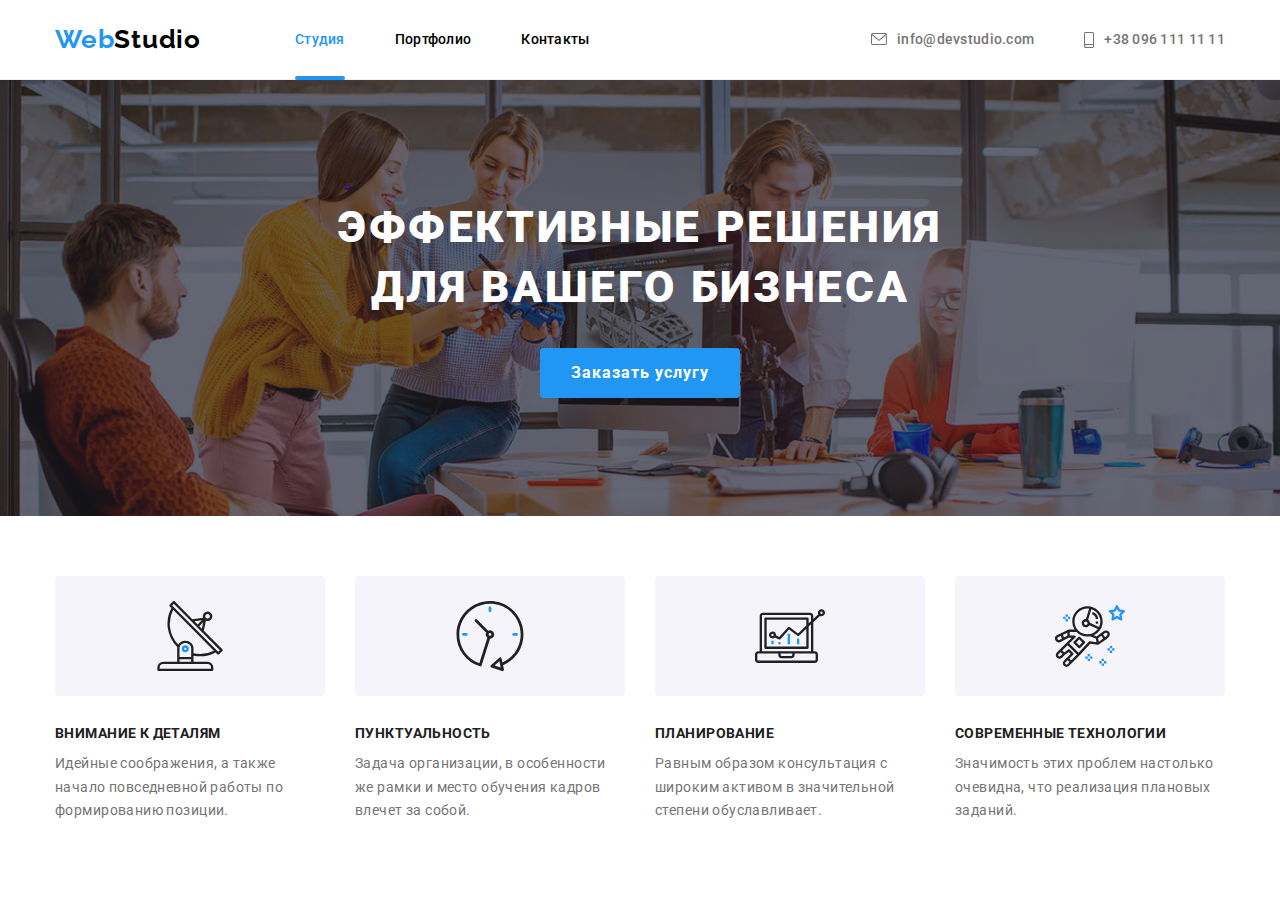
==== commit 5b0ed267: "main" ====
--- a/index.html
+++ b/index.html
@@ -60,12 +60,7 @@
                     </li>
                 </ul>
 
-                <button
-                    class="menu-button"
-                    type="button"
-                    data-menu-button
-                    aria-expanded="false"
-                >
+                <button class="menu-button" type="button" data-menu-button aria-expanded="false">
                     <svg class="menu-icon" width="40" height="40">
                         <use
                             class="menu-icon-open"
@@ -155,7 +150,7 @@
         </header>
 
         <main>
-            <!-- <section class="hero">
+            <section class="hero">
                 <div class="container">
                     <h1 class="hero__title">
                         ЭФФЕКТИВНЫЕ РЕШЕНИЯ <br />
@@ -165,7 +160,7 @@
                         Заказать услугу
                     </button>
 
-                    Overlay and modal window for service form
+                    <!-- Overlay and modal window for service form -->
                     <div class="backdrop is-hidden" data-modal>
                         <form class="form-service" method="POST">
                             <button class="form-service__btn-close" type="button" data-modal-close>
@@ -259,10 +254,10 @@
                         </form>
                     </div>
                 </div>
-            </section> -->
+            </section>
 
             <!--Особенности-->
-            <!-- <section class="section features">
+            <section class="section features">
                 <div class="container">
                     <h2 class="visually-hidden" aria-hidden="true" tabindex="-1">Достоинства</h2>
 
@@ -317,7 +312,7 @@
                         </li>
                     </ul>
                 </div>
-            </section> -->
+            </section>
 
             <!--Чем мы занимаемся Global-->
             <!-- <section class="section global">
--- a/css/main.min.css
+++ b/css/main.min.css
@@ -1,2 +1,2 @@
-:root{--primary-text: #757575;--title-text: #212121;--accent-logo: #2196f3;--primary-bg: #ffffff;--title-logo: #000000;--footer-logo: #ffffff;--hero-bg-color: #c4c4c4;--footer-bg: #2f303a;--team-section-bg: #f5f4fa;--footer-contacts-color: rgba(255, 255, 255, 0.6);--primary-social-link-color: #afb1b8;--accent-social-link-color: #ffffff;--items-number: 3;--indent: 30px;--main-font: 'Roboto', sans-serif;--logo-font: 'Raleway', sans-serif}h1,h2,h3,h4,p,ul{margin:0;padding-inline-start:0px}img,svg{display:block;max-width:100%;height:auto}body{font-family:var(--main-font);color:var(--primary-text);margin:0px}.container{margin:0px auto;padding:0px 15px;width:100%}.section{padding-bottom:60px}.titles{font-weight:700;font-size:28px;line-height:1.17;text-align:center;letter-spacing:0.03em;color:var(--title-logo);margin-bottom:30px;margin-top:0px}@media screen and (min-width: 480px){.container{min-width:480px}}@media screen and (min-width: 768px){.container{min-width:768px}}@media screen and (min-width: 1200px){.container{max-width:1200px}}.page-header{background-color:var(--primary-bg);border-bottom:1px solid #ececec}.page-header--container{position:relative;display:flex;align-items:center}.link{list-style-type:none;text-decoration:none;color:var(--title-logo);transition-property:color;transition-duration:250ms;transition-timing-function:cubic-bezier(0.4, 0, 0.2, 1)}.link:hover,.link:focus{color:var(--accent-logo)}.current-link{position:relative;color:var(--accent-logo)}.current-link::after{content:'';position:absolute;bottom:-1px;left:0;width:100%;height:4px;color:var(--accent-logo);background-color:var(--accent-logo);border-radius:2px}.logo{display:block;font-family:var(--logo-font);font-weight:700;font-size:24px;letter-spacing:0.03em;color:var(--accent-logo);padding-top:16px;padding-bottom:16px;text-decoration:none}@media screen and (min-width: 768px){.logo{margin-right:88px}}@media screen and (min-width: 1200px){.logo{font-size:26px;margin-right:94px}}.logo--black{color:var(--title-logo)}.logo--white{color:var(--footer-logo)}.logo--margin{display:block;margin-bottom:20px}.nav-menu{display:none}@media screen and (min-width: 768px){.nav{display:flex;flex-direction:row;align-items:center}.nav-menu{display:flex;list-style:none;text-decoration:none;font-weight:500;font-size:14px;line-height:1.1;letter-spacing:0.02em;padding-left:0;margin:0px}.nav-menu__item:not(:last-child){margin-right:50px}.nav-menu__link{display:block;padding-top:32px;padding-bottom:32px}}@media screen and (min-width: 1200px){.nav{display:flex;flex-direction:row;align-items:center}.nav-menu{display:flex;list-style:none;text-decoration:none;font-weight:500;font-size:14px;line-height:1.1;letter-spacing:0.02em;padding-left:0;margin:0px}.nav-menu__item:not(:last-child){margin-right:50px}.nav-menu__link{display:block;padding-top:32px;padding-bottom:32px}}.contacts{display:none}@media screen and (min-width: 768px){.contacts{display:flex;flex-direction:column;align-items:flex-start;list-style-type:none;text-decoration:none;font-weight:500;font-size:12px;line-height:1.1;letter-spacing:0.02em;margin-left:auto}.contacts__link{display:flex;align-items:center;color:var(--primary-text);transition-property:color;transition-duration:250ms;transition-timing-function:cubic-bezier(0.4, 0, 0.2, 1)}.contacts__link:hover,.contacts__link:focus{color:var(--accent-logo)}.contacts__icon{fill:currentColor;margin-right:10px;transition-property:fill;transition-duration:250ms;transition-timing-function:cubic-bezier(0.4, 0, 0.2, 1)}.contacts__link:hover>.contacts__icon{fill:var(--accent-logo)}.contacts__list:not(:last-child){margin-bottom:10px}}@media screen and (min-width: 1200px){.contacts{display:flex;align-items:center;flex-direction:row;align-items:flex-start;font-size:14px;margin-left:auto}.contacts__list:not(:last-child){margin-bottom:0;margin-right:50px}}.menu-button{width:40px;height:40px;padding:0;margin-left:auto;display:flex;align-items:center;justify-content:center;background-color:transparent;border:none;cursor:pointer;z-index:10;transition:fill 250ms cubic-bezier(0.4, 0, 0.2, 1)}.menu-button:hover,.menu-button:focus{fill:var(--accent-logo)}@media screen and (min-width: 768px){.menu-button{display:none}}.menu-icon-open{opacity:1;transition:250ms cubic-bezier(0.4, 0, 0.2, 1)}.menu-button.is-open .menu-icon-open{opacity:0}.menu-icon-close{opacity:0;transition:250ms cubic-bezier(0.4, 0, 0.2, 1)}.menu-button.is-open .menu-icon-close{opacity:1}.mobile-menu{position:fixed;top:0;left:0;display:flex;flex-direction:column;width:100vw;height:100vh;padding-top:48px;padding-bottom:48px;padding-left:40px;background-color:#fff;transform:translateX(100%);transition:250ms cubic-bezier(0.4, 0, 0.2, 1)}.mobile-menu.is-open{transform:translateX(0)}.mobile-menu__list{list-style:none;font-weight:500;font-size:40px;line-height:1.175;text-align:left;letter-spacing:0.02em;margin-bottom:auto}.mobile-menu__item:not(last-child){margin-bottom:32px}.mobile-menu__contacts{margin-top:auto;padding-bottom:64px}.mobile-menu__contact-list{list-style:none;text-decoration:none}.mobile-menu__link-tel{margin-bottom:32px;font-weight:500;font-size:34px;line-height:1.17;letter-spacing:0.02em;color:var(--accent-logo)}.mobile-menu__link-mail{font-weight:500;font-size:24px;line-height:28px;letter-spacing:0.02em;color:var(--primary-text)}.mobile-menu__contact-item:not(last-child){margin-bottom:32px}.menu-socials{display:flex;flex-direction:row;list-style:none;text-decoration:none}.menu-socials__item:not(:last-child){border-right:1px solid rgba(33,33,33,0.2)}.menu-socials__item:nth-child(1){padding-right:10px}.menu-socials__item:nth-child(2),.menu-socials__item:nth-child(3){padding-right:10px;padding-left:10px}.menu-socials__item:nth-child(4){padding-left:10px}.menu-socials-link{font-weight:500;font-size:18px;line-height:1.22;letter-spacing:0.02em;color:var(--accent-logo)}.hero{background-color:var(--hero-bg-color);background-image:linear-gradient(to bottom, rgba(47,48,58,0.4), rgba(47,48,58,0.4)),url(../images/hero-image.jpg);background-repeat:no-repeat;background-size:cover;max-width:1600px;margin:auto;padding-top:200px;padding-bottom:200px}.hero__title{width:696px;height:120px;font-weight:900;font-size:44px;line-height:1.36;text-align:center;letter-spacing:0.06em;text-transform:uppercase;color:var(--footer-logo);margin:auto;margin-bottom:30px}.hero__button{display:block;width:200px;height:50px;margin:auto;background-color:var(--accent-logo);color:var(--footer-logo);border-radius:4px;font-family:inherit;font-weight:700;font-size:16px;line-height:1.875;letter-spacing:0.06em;border:0;cursor:pointer;transition:background-color 250ms cubic-bezier(0.4, 0, 0.2, 1),box-shadow 250ms cubic-bezier(0.4, 0, 0.2, 1)}.hero__button:hover,.hero__button:focus{background-color:#188ce8;box-shadow:0px 4px 4px rgba(0,0,0,0.15)}.form-service__btn-close{position:absolute;right:8px;top:8px;width:30px;height:30px;background-color:transparent;border:1px solid rgba(0,0,0,0.1);border-radius:50%;cursor:pointer;display:flex;justify-content:center;align-items:center;transition:fill 250ms cubic-bezier(0.4, 0, 0.2, 1)}.form-service__btn-close:hover,.form-service__btn-close:focus{fill:var(--accent-logo)}.filter__btn{background-color:var(--team-section-bg);color:var(--title-text);border-radius:4px;border:0px;font-family:inherit;font-weight:500;font-size:16px;line-height:1.625;text-align:center;letter-spacing:0.03em;padding:6px 22px;transition-property:color, background-color, box-shadow;transition-duration:250ms;transition-timing-function:cubic-bezier(0.4, 0, 0.2, 1)}.filter__btn:hover,.filter__btn:focus{background-color:var(--accent-logo);color:var(--footer-logo);box-shadow:0px 3px 1px rgba(0,0,0,0.1),0px 1px 2px rgba(0,0,0,0.08),0px 2px 2px rgba(0,0,0,0.12)}.backdrop{position:fixed;top:0;left:0;z-index:1;width:100vw;height:100vh;background-color:rgba(0,0,0,0.2);opacity:1;visibility:visible;pointer-events:initial;transition:opacity 0.3s cubic-bezier(0.4, 0, 0.2, 1),visibility 0.2s cubic-bezier(0.4, 0, 0.2, 1)}.backdrop.is-hidden{opacity:0;visibility:hidden;pointer-events:none}.form-service{position:absolute;top:50%;left:50%;padding:40px;width:528px;height:581px;background-color:var(--primary-bg);box-shadow:0px 1px 3px rgba(0,0,0,0.12),0px 1px 1px rgba(0,0,0,0.14),0px 2px 1px rgba(0,0,0,0.2);border-radius:4px;opacity:1;visibility:visible;pointer-events:initial;transform:translate(-50%, -50%) scale(1) rotate(1turn);transition:opacity 0.5s cubic-bezier(0.4, 0, 0.2, 1),transform 0.5s cubic-bezier(0.4, 0, 0.2, 1)}.form-service__legend{display:inline-block;margin-bottom:12px;font-family:'Roboto';font-weight:700;font-size:20px;line-height:1.15;text-align:center;letter-spacing:0.03em;color:#212121}.form-service__label{position:relative;display:flex;flex-direction:column;margin-bottom:10px}.form-service__icon{position:absolute;bottom:12px;left:12px;fill:#212121;transition:fill 250ms cubic-bezier(0.4, 0, 0.2, 1)}.form-service__label-name{margin-bottom:4px;font-family:'Roboto';font-weight:400;font-size:12px;line-height:1.17;letter-spacing:0.01em;color:#757575}.form-service__input-field{padding-left:40px;height:40px;border:1px solid rgba(33,33,33,0.2);outline:transparent;border-radius:4px;transition:border 250ms cubic-bezier(0.4, 0, 0.2, 1)}.form-service__textarea{padding:12px 16px;height:120px;border:1px solid rgba(33,33,33,0.2);border-radius:4px;outline:transparent;resize:none;transition:border 250ms cubic-bezier(0.4, 0, 0.2, 1)}.form-service__input-field:focus,.form-service__input-field:hover,.form-service__textarea:hover,.form-service__textarea:focus,.form-service__input-field:focus-within,.form-service__textarea:focus-within{border:1px solid var(--accent-logo);outline:0;outline-offset:0}.form-service__input-field:focus ~ .form-service__icon,.form-service__input-field:hover ~ .form-service__icon,.form-service__input-field:focus-within ~ .form-service__icon{fill:var(--accent-logo);outline:0;outline-offset:0}.form-service__textarea::placeholder{font-family:'Roboto';font-weight:400;font-size:12px;line-height:1.17;letter-spacing:0.01em;color:rgba(117,117,117,0.5)}.form-service__label.terms{position:relative;display:flex;flex-direction:row;justify-content:center;align-items:center;margin-top:20px;margin-bottom:30px;margin-left:auto}.form-service__checkbox{position:absolute;top:-1px;left:0;display:inline-block}.form-service__checkbox.is-hidden{opacity:0;pointer-events:visible}.form-service__checkbox-icon{position:relative;display:flex;flex-shrink:0;margin-right:8px;width:16px;height:15px;border:1px solid #212121;border-radius:2px;transition:background-color 250ms cubic-bezier(0.4, 0, 0.2, 1),border-color 250ms cubic-bezier(0.4, 0, 0.2, 1)}.form-service__checkbox:checked ~ .form-service__checkbox-icon{border-color:#2196f3;background-color:#2196f3}.form-service__text-terms{display:inline-block;margin-right:4px;font-family:'Roboto';font-weight:400;font-size:14px;line-height:1.7;letter-spacing:0.03em;color:var(--primary-text)}.form-service__link-terms{display:inline-block;font-family:'Roboto';font-weight:400;font-size:14px;line-height:1.7;letter-spacing:0.03em;text-decoration:underline;color:var(--accent-logo)}.form-service__checkbox-icon--active{position:absolute;top:-1px;left:0}.backdrop.is-hidden .form-service{transform:translate(-3000%, -200%) scale(0) rotate(0);opacity:0;pointer-events:none}.visually-hidden{position:absolute;white-space:nowrap;width:1px;height:1px;overflow:hidden;border:0;padding:0;clip:rect(0 0 0 0);clip-path:inset(50%);margin:-1px}.features{padding-top:94px}.features__list{list-style-type:none;display:flex;flex-direction:row;padding-left:0px}.features__picture-area{display:flex;justify-content:center;background-color:var(--team-section-bg);border-radius:4px;width:270px;height:120px;margin-bottom:30px;align-items:center}.features__item:not(:last-child){margin-right:30px}.features__article-title{color:var(--title-text);font-weight:700;font-size:14px;line-height:1.1;letter-spacing:0.03em;text-transform:uppercase;margin-bottom:10px}.features__text{font-size:14px;line-height:1.7;letter-spacing:0.03em}.global__title{font-weight:700;font-size:36px;line-height:1.17;text-align:center;letter-spacing:0.03em;color:var(--title-logo);margin-bottom:50px}.global__list{list-style-type:none;display:flex;flex-direction:row;padding-left:0px}.global__item:not(:last-child){margin-right:30px}.global__thumb{position:relative;z-index:-1}.global__thumb>.global__label{position:absolute;bottom:0;left:0;width:100%;height:70px;padding:27px 0;font-family:'Roboto';font-weight:700;font-size:14px;line-height:1.14;text-align:center;letter-spacing:0.03em;text-transform:uppercase;background-color:rgba(47,48,58,0.8);color:var(--footer-logo)}.team{background-color:var(--team-section-bg);padding-top:94px}.team__list{list-style-type:none;display:flex;flex-direction:row;padding-left:0px}.team__card{background-color:var(--primary-bg);box-shadow:0px 1px 3px rgba(0,0,0,0.12),0px 1px 1px rgba(0,0,0,0.14),0px 2px 1px rgba(0,0,0,0.2);border-radius:0px 0px 4px 4px}.team__card:not(:last-child){margin-right:30px}.team__name-people{font-weight:500;font-size:16px;line-height:1.1875;text-align:center;letter-spacing:0.03em;color:var(--title-text);margin-bottom:10px}.team__card--positioning{padding-top:30px;padding-bottom:30px;text-align:center}.team__card--positioning>p{margin-bottom:16px}.social-links{display:flex;justify-content:center;list-style:none}.social-links__item:not(:last-child){margin-right:10px}.social-links__link{display:flex;background-color:#ffffff;border-radius:50%;width:44px;height:44px;justify-content:center;align-items:center;transition-property:background-color;transition-duration:250ms;transition-timing-function:cubic-bezier(0.4, 0, 0.2, 1)}.social-links__link--fill-grey{fill:var(--primary-social-link-color);transition-property:fill;transition-duration:250ms;transition-timing-function:cubic-bezier(0.4, 0, 0.2, 1)}.social-links__link:hover,.social-links__link:focus{background-color:var(--accent-logo)}.social-links__link:hover>.social-links__link--fill-grey,.social-links__link:focus>.social-links__link--fill-grey{fill:var(--accent-social-link-color)}.social-links__link--bg{display:flex;background-color:rgba(255,255,255,0.1)}.social-links__link--bg:hover,.social-links__link--bg:focus{background-color:var(--accent-logo)}.social-links__link--bg:hover>.social-links__icon--white,.social-links__link--bg:focus>.social-links__icon--white{fill:var(--accent-social-link-color)}.social-links__icon--white{fill:var(--accent-social-link-color);transition-property:fill;transition-duration:250ms;transition-timing-function:cubic-bezier(0.4, 0, 0.2, 1)}.clients{background-color:var(--primary-bg);padding-top:94px;padding-bottom:94px}.clients__list{list-style:none;display:flex;justify-content:center;align-items:center}.clients__item{display:flex}.clients__item:not(:last-child){margin-right:30px}.clients__icon{display:flex;width:170px;height:92px;border:1px solid var(--primary-social-link-color);border-radius:4px;justify-content:center;align-items:center;transition-property:border-color;transition-duration:250ms;transition-timing-function:cubic-bezier(0.4, 0, 0.2, 1)}.clients__icon--fill{fill:var(--primary-social-link-color);transition-property:fill;transition-duration:250ms;transition-timing-function:cubic-bezier(0.4, 0, 0.2, 1)}.clients__icon:hover,.clients__icon:focus{border-color:var(--accent-logo)}.clients__icon:hover>.clients__icon--fill,.clients__icon:focus>.clients__icon--fill{fill:var(--accent-logo)}.footer{background-color:var(--footer-bg);padding-top:60px;padding-bottom:60px}.footer--positioning{display:flex;align-items:baseline}.footer-social__title{display:block;font-weight:700;font-size:14px;line-height:16px;letter-spacing:0.03em;text-transform:uppercase;margin-bottom:20px;color:var(--footer-logo)}.footer-contacts{margin-right:70px}.footer-contacts__list{font-style:normal;list-style-type:none}.footer-contacts__item:not(:last-child){margin-bottom:9px}.footer-contacts__link-address{text-decoration:none;color:var(--footer-logo);font-weight:400;font-size:14px;line-height:1.71;letter-spacing:0.03em;transition-property:color, background-color, border-shadow;transition-duration:250ms;transition-timing-function:cubic-bezier(0.4, 0, 0.2, 1)}.footer-contacts__link-address:hover,.footer-contacts__link-address:focus{color:var(--accent-logo);transition-duration:250ms;transition-timing-function:cubic-bezier(0.4, 0, 0.2, 1)}.footer-contacts__link{color:var(--footer-contacts-color);text-decoration:none;transition-property:color;transition-duration:250ms;transition-timing-function:cubic-bezier(0.4, 0, 0.2, 1)}.footer-contacts__link:hover,.footer-contacts__link:focus{color:var(--accent-logo);transition-duration:250ms;transition-timing-function:cubic-bezier(0.4, 0, 0.2, 1)}.subscribe{padding-left:93px}.subscribe__label{display:flex;flex-direction:row}.subscribe__input{display:inline-block;margin-right:12px;padding-left:16px;width:358px;height:50px;border:1px solid rgba(255,255,255,0.3);filter:drop-shadow(0px 4px 4px rgba(0,0,0,0.15));border-radius:4px;color:var(--footer-contacts-color);background-color:transparent;outline:transparent}.subscribe__button{display:flex;flex-direction:row;justify-content:center;align-items:center;width:200px;height:50px;background-color:var(--accent-logo);color:var(--footer-logo);box-shadow:0px 4px 4px rgba(0,0,0,0.15);border-radius:4px;font-family:inherit;font-weight:700;font-size:16px;line-height:1.875;letter-spacing:0.06em;border:0px;cursor:pointer}.subscribe__icon{display:block;fill:var(--footer-logo);margin-left:10px}.portfolio{display:flex;align-items:center;padding-bottom:94px;padding-top:94px}.filter{list-style-type:none;text-decoration:none;display:flex;flex-direction:row;justify-content:center;margin-bottom:50px}.filter__item:not(:last-child){margin-right:8px}.projects{list-style:none;text-decoration:none;padding-left:0px;display:flex;flex-wrap:wrap}.projects__item{background-color:#ffffff}.projects__item:nth-child(-n+6){margin-bottom:30px}.projects__item:nth-child(2),.projects__item:nth-child(5),.projects__item:nth-child(8){margin-left:30px;margin-right:30px}.projects__card{padding:20px 24px 20px 24px;border-bottom:1px solid #eeeeee;border-left:1px solid #eeeeee;border-right:1px solid #eeeeee}.project__title{font-weight:700;font-size:18px;line-height:2;letter-spacing:0.06em;color:var(--title-logo);margin-bottom:4px}.projects__link{display:block;text-decoration:none;font-family:'Roboto', sans-serif;color:var(--primary-text);transition-property:box-shadow;transition-duration:250ms;transition-timing-function:cubic-bezier(0.4, 0, 0.2, 1)}.projects__link:hover,.projects__link:focus{box-shadow:0px 1px 1px rgba(0,0,0,0.12),0px 4px 4px rgba(0,0,0,0.06),1px 4px 6px rgba(0,0,0,0.16)}.meta-block{position:relative;overflow:hidden}.meta-block__text{position:absolute;top:0;left:0;transform:translateY(100%);background-color:rgba(33,150,243,0.9);width:370px;height:294px;opacity:0;transition:opacity 250ms cubic-bezier(0.4, 0, 0.2, 1),visibility 250ms,transform 250ms cubic-bezier(0.4, 0, 0.2, 1);font-weight:400;font-size:18px;line-height:1.56;letter-spacing:0.03em;padding:63px 24px;color:var(--accent-social-link-color)}.projects__link:hover .meta-block__text,.projects__link:focus .meta-block__text{transform:translateY(0%);opacity:1}
+:root{--primary-text: #757575;--title-text: #212121;--accent-logo: #2196f3;--primary-bg: #ffffff;--title-logo: #000000;--footer-logo: #ffffff;--hero-bg-color: #c4c4c4;--footer-bg: #2f303a;--team-section-bg: #f5f4fa;--footer-contacts-color: rgba(255, 255, 255, 0.6);--primary-social-link-color: #afb1b8;--accent-social-link-color: #ffffff;--items-number: 3;--indent: 30px;--main-font: 'Roboto', sans-serif;--logo-font: 'Raleway', sans-serif}h1,h2,h3,h4,p,ul{margin:0;padding-inline-start:0px}img,svg{display:block;max-width:100%;height:auto}body{font-family:var(--main-font);color:var(--primary-text);margin:0px}.container{margin:0px auto;padding:0px 15px;width:100%}.section{padding-bottom:60px}.titles{font-weight:700;font-size:28px;line-height:1.17;text-align:center;letter-spacing:0.03em;color:var(--title-logo);margin-bottom:30px;margin-top:0px}@media screen and (min-width: 480px){.container{min-width:480px}}@media screen and (min-width: 768px){.container{min-width:768px}}@media screen and (min-width: 1200px){.container{max-width:1200px}}.page-header{background-color:var(--primary-bg);border-bottom:1px solid #ececec}.page-header--container{position:relative;display:flex;align-items:center}.link{list-style-type:none;text-decoration:none;color:var(--title-logo);transition-property:color;transition-duration:250ms;transition-timing-function:cubic-bezier(0.4, 0, 0.2, 1)}.link:hover,.link:focus{color:var(--accent-logo)}.current-link{position:relative;color:var(--accent-logo)}.current-link::after{content:'';position:absolute;bottom:-1px;left:0;width:100%;height:4px;color:var(--accent-logo);background-color:var(--accent-logo);border-radius:2px}.logo{display:block;font-family:var(--logo-font);font-weight:700;font-size:24px;letter-spacing:0.03em;color:var(--accent-logo);padding-top:16px;padding-bottom:16px;text-decoration:none}@media screen and (min-width: 768px){.logo{margin-right:88px}}@media screen and (min-width: 1200px){.logo{font-size:26px;margin-right:94px}}.logo--black{color:var(--title-logo)}.logo--white{color:var(--footer-logo)}.logo--margin{display:block;margin-bottom:20px}.nav-menu{display:none}@media screen and (min-width: 768px){.nav{display:flex;flex-direction:row;align-items:center}.nav-menu{display:flex;list-style:none;text-decoration:none;font-weight:500;font-size:14px;line-height:1.1;letter-spacing:0.02em;padding-left:0;margin:0px}.nav-menu__item:not(:last-child){margin-right:50px}.nav-menu__link{display:block;padding-top:32px;padding-bottom:32px}}@media screen and (min-width: 1200px){.nav{display:flex;flex-direction:row;align-items:center}.nav-menu{display:flex;list-style:none;text-decoration:none;font-weight:500;font-size:14px;line-height:1.1;letter-spacing:0.02em;padding-left:0;margin:0px}.nav-menu__item:not(:last-child){margin-right:50px}.nav-menu__link{display:block;padding-top:32px;padding-bottom:32px}}.contacts{display:none}@media screen and (min-width: 768px){.contacts{display:flex;flex-direction:column;align-items:flex-start;list-style-type:none;text-decoration:none;font-weight:500;font-size:12px;line-height:1.1;letter-spacing:0.02em;margin-left:auto}.contacts__link{display:flex;align-items:center;color:var(--primary-text);transition-property:color;transition-duration:250ms;transition-timing-function:cubic-bezier(0.4, 0, 0.2, 1)}.contacts__link:hover,.contacts__link:focus{color:var(--accent-logo)}.contacts__icon{fill:currentColor;margin-right:10px;transition-property:fill;transition-duration:250ms;transition-timing-function:cubic-bezier(0.4, 0, 0.2, 1)}.contacts__link:hover>.contacts__icon{fill:var(--accent-logo)}.contacts__list:not(:last-child){margin-bottom:10px}}@media screen and (min-width: 1200px){.contacts{display:flex;align-items:center;flex-direction:row;align-items:flex-start;font-size:14px;margin-left:auto}.contacts__list:not(:last-child){margin-bottom:0;margin-right:50px}}.menu-button{width:40px;height:40px;padding:0;margin-left:auto;display:flex;align-items:center;justify-content:center;background-color:transparent;border:none;cursor:pointer;z-index:10;transition:fill 250ms cubic-bezier(0.4, 0, 0.2, 1)}.menu-button:hover,.menu-button:focus{fill:var(--accent-logo)}@media screen and (min-width: 768px){.menu-button{display:none}}.menu-icon-open{opacity:1;transition:250ms cubic-bezier(0.4, 0, 0.2, 1)}.menu-button.is-open .menu-icon-open{opacity:0}.menu-icon-close{opacity:0;transition:250ms cubic-bezier(0.4, 0, 0.2, 1)}.menu-button.is-open .menu-icon-close{opacity:1}.mobile-menu{position:fixed;top:0;left:0;display:flex;flex-direction:column;width:100vw;height:100%;padding-top:48px;padding-bottom:48px;padding-left:40px;background-color:#fff;transform:translateX(100%);transition:250ms cubic-bezier(0.4, 0, 0.2, 1)}.mobile-menu.is-open{transform:translateX(0)}.mobile-menu__list{list-style:none;font-weight:500;font-size:40px;line-height:1.175;text-align:left;letter-spacing:0.02em;margin-bottom:auto}.mobile-menu__item:not(last-child){margin-bottom:32px}.mobile-menu__contacts{margin-top:auto;padding-bottom:64px}.mobile-menu__contact-list{list-style:none;text-decoration:none}.mobile-menu__link-tel{margin-bottom:32px;font-weight:500;font-size:34px;line-height:1.17;letter-spacing:0.02em;color:var(--accent-logo)}.mobile-menu__link-mail{font-weight:500;font-size:24px;line-height:28px;letter-spacing:0.02em;color:var(--primary-text)}.mobile-menu__contact-item:not(last-child){margin-bottom:32px}.menu-socials{display:flex;flex-direction:row;list-style:none;text-decoration:none}.menu-socials__item:not(:last-child){border-right:1px solid rgba(33,33,33,0.2)}.menu-socials__item:nth-child(1){padding-right:10px}.menu-socials__item:nth-child(2),.menu-socials__item:nth-child(3){padding-right:10px;padding-left:10px}.menu-socials__item:nth-child(4){padding-left:10px}.menu-socials-link{font-weight:500;font-size:18px;line-height:1.22;letter-spacing:0.02em;color:var(--accent-logo)}.hero{background-color:var(--hero-bg-color);background-image:linear-gradient(to bottom, rgba(47,48,58,0.4), rgba(47,48,58,0.4)),url(/images/hero/header-mob.jpg);background-repeat:no-repeat;background-size:cover;max-width:1600px;margin:auto;padding-top:118px;padding-bottom:118px}@media screen and (min-width: 768px){.hero{background-image:linear-gradient(to bottom, rgba(47,48,58,0.4), rgba(47,48,58,0.4)),url(/images/hero/header-tablet.jpg)}}@media screen and (min-width: 1200px){.hero{background-image:linear-gradient(to bottom, rgba(47,48,58,0.4), rgba(47,48,58,0.4)),url(/images/hero/header-desktop.jpg)}}.hero__title{width:360px;height:84px;font-weight:900;font-size:26px;line-height:1.62;text-align:center;letter-spacing:0.06em;text-transform:uppercase;color:var(--footer-logo);margin:auto;margin-bottom:30px}@media screen and (min-width: 1200px){.hero__title{width:696px;height:120px;font-size:44px;line-height:1.36}}.hero__button{display:block;width:200px;height:50px;margin:auto;background-color:var(--accent-logo);color:var(--footer-logo);border-radius:4px;font-family:inherit;font-weight:700;font-size:16px;line-height:1.875;letter-spacing:0.06em;border:0;cursor:pointer;transition:background-color 250ms cubic-bezier(0.4, 0, 0.2, 1),box-shadow 250ms cubic-bezier(0.4, 0, 0.2, 1)}.hero__button:hover,.hero__button:focus{background-color:#188ce8;box-shadow:0px 4px 4px rgba(0,0,0,0.15)}.form-service__btn-close{position:absolute;right:8px;top:8px;width:30px;height:30px;background-color:transparent;border:1px solid rgba(0,0,0,0.1);border-radius:50%;cursor:pointer;display:flex;justify-content:center;align-items:center;transition:fill 250ms cubic-bezier(0.4, 0, 0.2, 1)}.form-service__btn-close:hover,.form-service__btn-close:focus{fill:var(--accent-logo)}.filter__btn{background-color:var(--team-section-bg);color:var(--title-text);border-radius:4px;border:0px;font-family:inherit;font-weight:500;font-size:16px;line-height:1.625;text-align:center;letter-spacing:0.03em;padding:6px 22px;transition-property:color, background-color, box-shadow;transition-duration:250ms;transition-timing-function:cubic-bezier(0.4, 0, 0.2, 1)}.filter__btn:hover,.filter__btn:focus{background-color:var(--accent-logo);color:var(--footer-logo);box-shadow:0px 3px 1px rgba(0,0,0,0.1),0px 1px 2px rgba(0,0,0,0.08),0px 2px 2px rgba(0,0,0,0.12)}.backdrop{position:fixed;top:0;left:0;z-index:20;width:100vw;height:100vh;background-color:rgba(0,0,0,0.2);opacity:1;visibility:visible;pointer-events:initial;transition:opacity 0.3s cubic-bezier(0.4, 0, 0.2, 1),visibility 0.2s cubic-bezier(0.4, 0, 0.2, 1)}.backdrop.is-hidden{opacity:0;visibility:hidden;pointer-events:none}.form-service{position:absolute;top:50%;left:50%;padding:40px;width:450px;height:609px;background-color:var(--primary-bg);box-shadow:0px 1px 3px rgba(0,0,0,0.12),0px 1px 1px rgba(0,0,0,0.14),0px 2px 1px rgba(0,0,0,0.2);border-radius:4px;opacity:1;visibility:visible;pointer-events:initial;transform:translate(-50%, -50%) scale(1) rotate(1turn);transition:opacity 0.5s cubic-bezier(0.4, 0, 0.2, 1),transform 0.5s cubic-bezier(0.4, 0, 0.2, 1)}@media screen and (min-width: 1200px){.form-service{width:528px;height:581px}}.form-service__legend{display:inline-block;margin-bottom:12px;font-family:'Roboto';font-weight:700;font-size:20px;line-height:1.15;text-align:center;letter-spacing:0.03em;color:#212121}.form-service__label{position:relative;display:flex;flex-direction:column;margin-bottom:10px}.form-service__icon{position:absolute;bottom:12px;left:12px;fill:#212121;transition:fill 250ms cubic-bezier(0.4, 0, 0.2, 1)}.form-service__label-name{margin-bottom:4px;font-family:'Roboto';font-weight:400;font-size:12px;line-height:1.17;letter-spacing:0.01em;color:#757575}.form-service__input-field{padding-left:40px;height:40px;border:1px solid rgba(33,33,33,0.2);outline:transparent;border-radius:4px;transition:border 250ms cubic-bezier(0.4, 0, 0.2, 1)}.form-service__textarea{padding:12px 16px;height:120px;border:1px solid rgba(33,33,33,0.2);border-radius:4px;outline:transparent;resize:none;transition:border 250ms cubic-bezier(0.4, 0, 0.2, 1)}.form-service__input-field:focus,.form-service__input-field:hover,.form-service__textarea:hover,.form-service__textarea:focus,.form-service__input-field:focus-within,.form-service__textarea:focus-within{border:1px solid var(--accent-logo);outline:0;outline-offset:0}.form-service__input-field:focus ~ .form-service__icon,.form-service__input-field:hover ~ .form-service__icon,.form-service__input-field:focus-within ~ .form-service__icon{fill:var(--accent-logo);outline:0;outline-offset:0}.form-service__textarea::placeholder{font-family:'Roboto';font-weight:400;font-size:12px;line-height:1.17;letter-spacing:0.01em;color:rgba(117,117,117,0.5)}.form-service__label.terms{position:relative;display:flex;flex-direction:row;justify-content:center;align-items:center;margin-top:20px;margin-bottom:30px;margin-left:auto}.form-service__checkbox{position:absolute;top:-1px;left:0;display:inline-block}.form-service__checkbox.is-hidden{opacity:0;pointer-events:visible}.form-service__checkbox-icon{position:relative;display:flex;flex-shrink:0;margin-right:8px;width:16px;height:15px;border:1px solid #212121;border-radius:2px;transition:background-color 250ms cubic-bezier(0.4, 0, 0.2, 1),border-color 250ms cubic-bezier(0.4, 0, 0.2, 1)}.form-service__checkbox:checked ~ .form-service__checkbox-icon{border-color:#2196f3;background-color:#2196f3}.form-service__text-terms{display:inline-block;margin-right:4px;font-family:'Roboto';font-weight:400;font-size:12px;line-height:1.17;letter-spacing:0.03em;color:var(--primary-text)}@media screen and (min-width: 1200px){.form-service__text-terms{font-size:14px;line-height:1.7}}.form-service__link-terms{display:inline-block;font-family:'Roboto';font-weight:400;font-size:12px;line-height:1.17;letter-spacing:0.03em;text-decoration:underline;color:var(--accent-logo)}@media screen and (min-width: 1200px){.form-service__link-terms{font-size:14px;line-height:1.7}}.form-service__checkbox-icon--active{position:absolute;top:-1px;left:0}.backdrop.is-hidden .form-service{transform:translate(-3000%, -200%) scale(0) rotate(0);opacity:0;pointer-events:none}.visually-hidden{position:absolute;white-space:nowrap;width:1px;height:1px;overflow:hidden;border:0;padding:0;clip:rect(0 0 0 0);clip-path:inset(50%);margin:-1px}.features{padding-top:60px;padding-bottom:60px}.features__list{list-style-type:none;display:flex;flex-wrap:wrap;flex-basis:auto;gap:30px;padding-left:0px}.features__item{max-width:450px}@media screen and (min-width: 768px){.features__item{max-width:354px}}@media screen and (min-width: 1200px){.features__item{max-width:270px}}.features__picture-area{display:flex;justify-content:center;align-items:center;background-color:var(--team-section-bg);border-radius:4px;height:120px;margin-bottom:30px}.features__article-title{color:var(--title-text);font-weight:700;font-size:14px;line-height:1.1;letter-spacing:0.03em;text-transform:uppercase;margin-bottom:10px;text-align:center}@media screen and (min-width: 768px){.features__article-title{text-align:left}}.features__text{font-size:14px;line-height:1.7;letter-spacing:0.03em}.global__title{font-weight:700;font-size:36px;line-height:1.17;text-align:center;letter-spacing:0.03em;color:var(--title-logo);margin-bottom:50px}.global__list{list-style-type:none;display:flex;flex-direction:row;padding-left:0px}.global__item:not(:last-child){margin-right:30px}.global__thumb{position:relative;z-index:-1}.global__thumb>.global__label{position:absolute;bottom:0;left:0;width:100%;height:70px;padding:27px 0;font-family:'Roboto';font-weight:700;font-size:14px;line-height:1.14;text-align:center;letter-spacing:0.03em;text-transform:uppercase;background-color:rgba(47,48,58,0.8);color:var(--footer-logo)}.team{background-color:var(--team-section-bg);padding-top:94px}.team__list{list-style-type:none;display:flex;flex-direction:row;padding-left:0px}.team__card{background-color:var(--primary-bg);box-shadow:0px 1px 3px rgba(0,0,0,0.12),0px 1px 1px rgba(0,0,0,0.14),0px 2px 1px rgba(0,0,0,0.2);border-radius:0px 0px 4px 4px}.team__card:not(:last-child){margin-right:30px}.team__name-people{font-weight:500;font-size:16px;line-height:1.1875;text-align:center;letter-spacing:0.03em;color:var(--title-text);margin-bottom:10px}.team__card--positioning{padding-top:30px;padding-bottom:30px;text-align:center}.team__card--positioning>p{margin-bottom:16px}.social-links{display:flex;justify-content:center;list-style:none}.social-links__item:not(:last-child){margin-right:10px}.social-links__link{display:flex;background-color:#ffffff;border-radius:50%;width:44px;height:44px;justify-content:center;align-items:center;transition-property:background-color;transition-duration:250ms;transition-timing-function:cubic-bezier(0.4, 0, 0.2, 1)}.social-links__link--fill-grey{fill:var(--primary-social-link-color);transition-property:fill;transition-duration:250ms;transition-timing-function:cubic-bezier(0.4, 0, 0.2, 1)}.social-links__link:hover,.social-links__link:focus{background-color:var(--accent-logo)}.social-links__link:hover>.social-links__link--fill-grey,.social-links__link:focus>.social-links__link--fill-grey{fill:var(--accent-social-link-color)}.social-links__link--bg{display:flex;background-color:rgba(255,255,255,0.1)}.social-links__link--bg:hover,.social-links__link--bg:focus{background-color:var(--accent-logo)}.social-links__link--bg:hover>.social-links__icon--white,.social-links__link--bg:focus>.social-links__icon--white{fill:var(--accent-social-link-color)}.social-links__icon--white{fill:var(--accent-social-link-color);transition-property:fill;transition-duration:250ms;transition-timing-function:cubic-bezier(0.4, 0, 0.2, 1)}.clients{background-color:var(--primary-bg);padding-top:94px;padding-bottom:94px}.clients__list{list-style:none;display:flex;justify-content:center;align-items:center}.clients__item{display:flex}.clients__item:not(:last-child){margin-right:30px}.clients__icon{display:flex;width:170px;height:92px;border:1px solid var(--primary-social-link-color);border-radius:4px;justify-content:center;align-items:center;transition-property:border-color;transition-duration:250ms;transition-timing-function:cubic-bezier(0.4, 0, 0.2, 1)}.clients__icon--fill{fill:var(--primary-social-link-color);transition-property:fill;transition-duration:250ms;transition-timing-function:cubic-bezier(0.4, 0, 0.2, 1)}.clients__icon:hover,.clients__icon:focus{border-color:var(--accent-logo)}.clients__icon:hover>.clients__icon--fill,.clients__icon:focus>.clients__icon--fill{fill:var(--accent-logo)}.footer{background-color:var(--footer-bg);padding-top:60px;padding-bottom:60px}.footer--positioning{display:flex;align-items:baseline}.footer-social__title{display:block;font-weight:700;font-size:14px;line-height:16px;letter-spacing:0.03em;text-transform:uppercase;margin-bottom:20px;color:var(--footer-logo)}.footer-contacts{margin-right:70px}.footer-contacts__list{font-style:normal;list-style-type:none}.footer-contacts__item:not(:last-child){margin-bottom:9px}.footer-contacts__link-address{text-decoration:none;color:var(--footer-logo);font-weight:400;font-size:14px;line-height:1.71;letter-spacing:0.03em;transition-property:color, background-color, border-shadow;transition-duration:250ms;transition-timing-function:cubic-bezier(0.4, 0, 0.2, 1)}.footer-contacts__link-address:hover,.footer-contacts__link-address:focus{color:var(--accent-logo);transition-duration:250ms;transition-timing-function:cubic-bezier(0.4, 0, 0.2, 1)}.footer-contacts__link{color:var(--footer-contacts-color);text-decoration:none;transition-property:color;transition-duration:250ms;transition-timing-function:cubic-bezier(0.4, 0, 0.2, 1)}.footer-contacts__link:hover,.footer-contacts__link:focus{color:var(--accent-logo);transition-duration:250ms;transition-timing-function:cubic-bezier(0.4, 0, 0.2, 1)}.subscribe{padding-left:93px}.subscribe__label{display:flex;flex-direction:row}.subscribe__input{display:inline-block;margin-right:12px;padding-left:16px;width:358px;height:50px;border:1px solid rgba(255,255,255,0.3);filter:drop-shadow(0px 4px 4px rgba(0,0,0,0.15));border-radius:4px;color:var(--footer-contacts-color);background-color:transparent;outline:transparent}.subscribe__button{display:flex;flex-direction:row;justify-content:center;align-items:center;width:200px;height:50px;background-color:var(--accent-logo);color:var(--footer-logo);box-shadow:0px 4px 4px rgba(0,0,0,0.15);border-radius:4px;font-family:inherit;font-weight:700;font-size:16px;line-height:1.875;letter-spacing:0.06em;border:0px;cursor:pointer}.subscribe__icon{display:block;fill:var(--footer-logo);margin-left:10px}.portfolio{display:flex;align-items:center;padding-bottom:94px;padding-top:94px}.filter{list-style-type:none;text-decoration:none;display:flex;flex-direction:row;justify-content:center;margin-bottom:50px}.filter__item:not(:last-child){margin-right:8px}.projects{list-style:none;text-decoration:none;padding-left:0px;display:flex;flex-wrap:wrap}.projects__item{background-color:#ffffff}.projects__item:nth-child(-n+6){margin-bottom:30px}.projects__item:nth-child(2),.projects__item:nth-child(5),.projects__item:nth-child(8){margin-left:30px;margin-right:30px}.projects__card{padding:20px 24px 20px 24px;border-bottom:1px solid #eeeeee;border-left:1px solid #eeeeee;border-right:1px solid #eeeeee}.project__title{font-weight:700;font-size:18px;line-height:2;letter-spacing:0.06em;color:var(--title-logo);margin-bottom:4px}.projects__link{display:block;text-decoration:none;font-family:'Roboto', sans-serif;color:var(--primary-text);transition-property:box-shadow;transition-duration:250ms;transition-timing-function:cubic-bezier(0.4, 0, 0.2, 1)}.projects__link:hover,.projects__link:focus{box-shadow:0px 1px 1px rgba(0,0,0,0.12),0px 4px 4px rgba(0,0,0,0.06),1px 4px 6px rgba(0,0,0,0.16)}.meta-block{position:relative;overflow:hidden}.meta-block__text{position:absolute;top:0;left:0;transform:translateY(100%);background-color:rgba(33,150,243,0.9);width:370px;height:294px;opacity:0;transition:opacity 250ms cubic-bezier(0.4, 0, 0.2, 1),visibility 250ms,transform 250ms cubic-bezier(0.4, 0, 0.2, 1);font-weight:400;font-size:18px;line-height:1.56;letter-spacing:0.03em;padding:63px 24px;color:var(--accent-social-link-color)}.projects__link:hover .meta-block__text,.projects__link:focus .meta-block__text{transform:translateY(0%);opacity:1}
 /*# sourceMappingURL=main.min.css.map */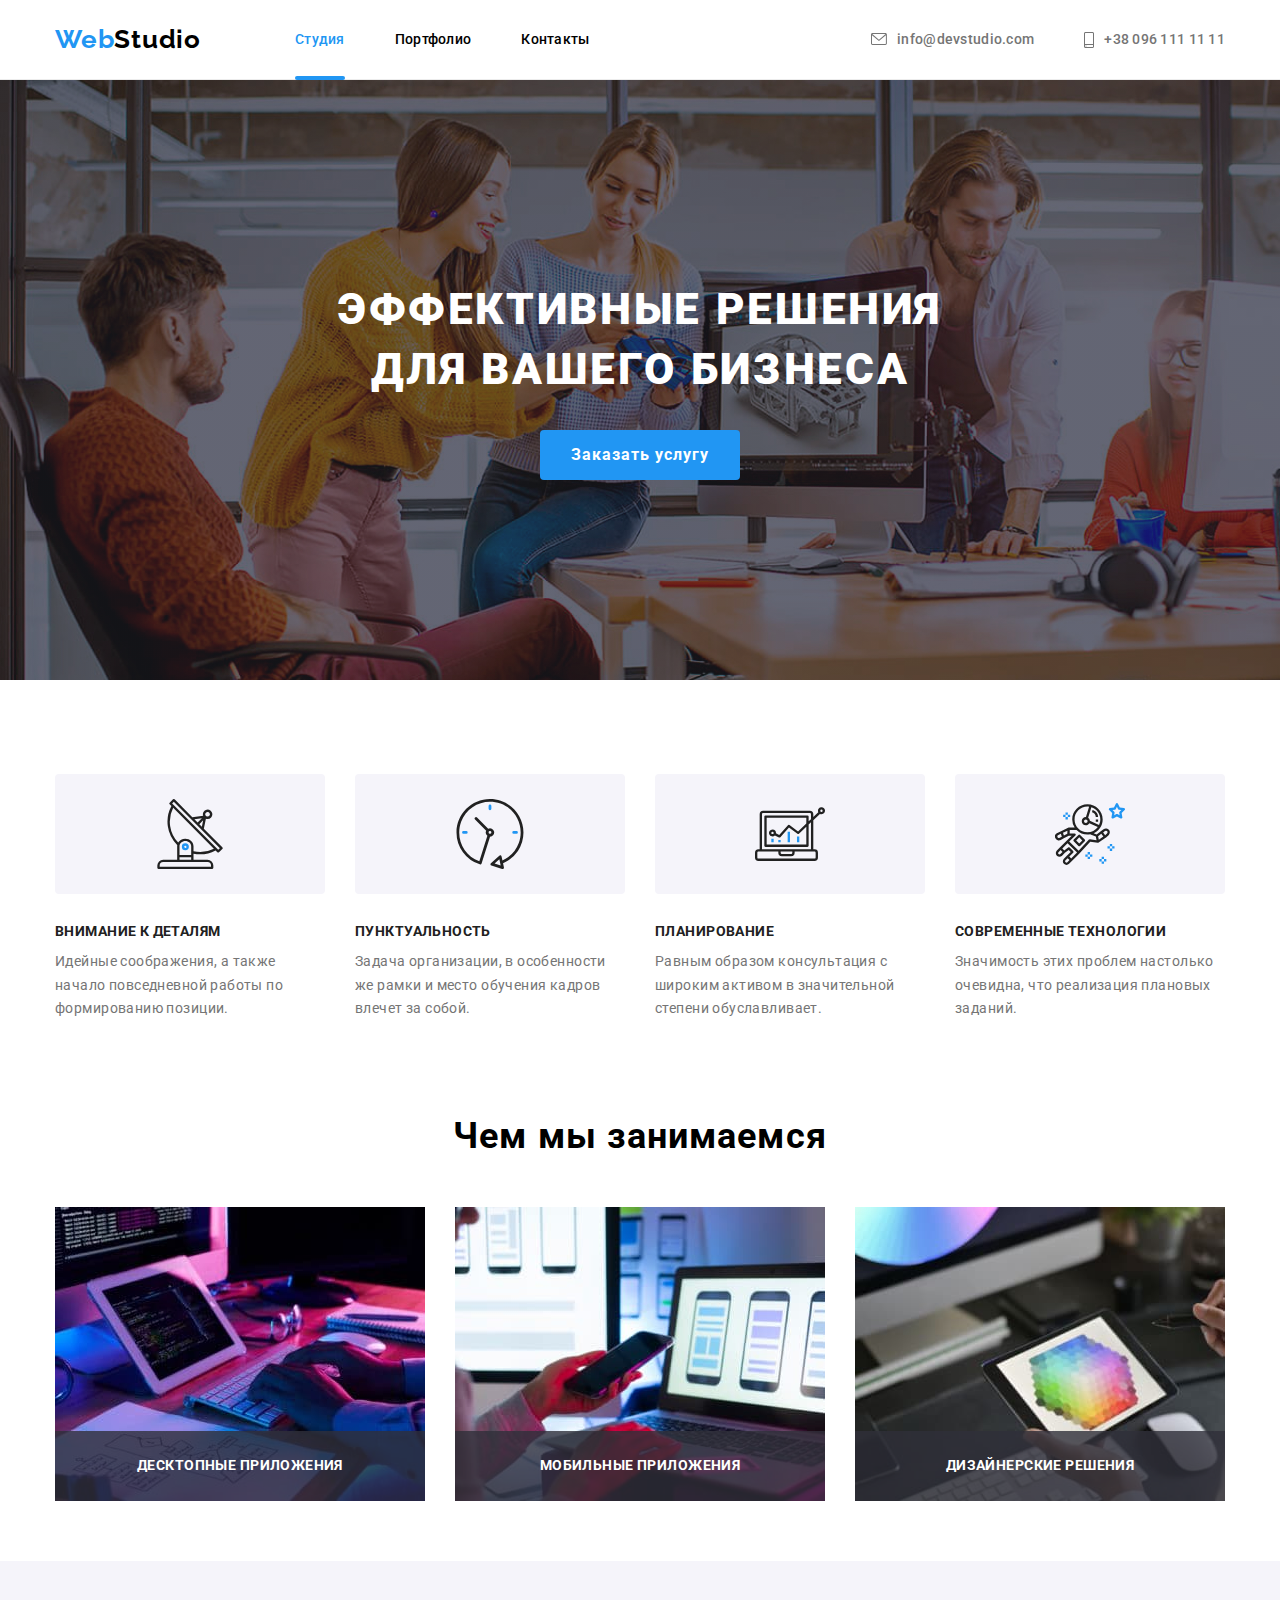
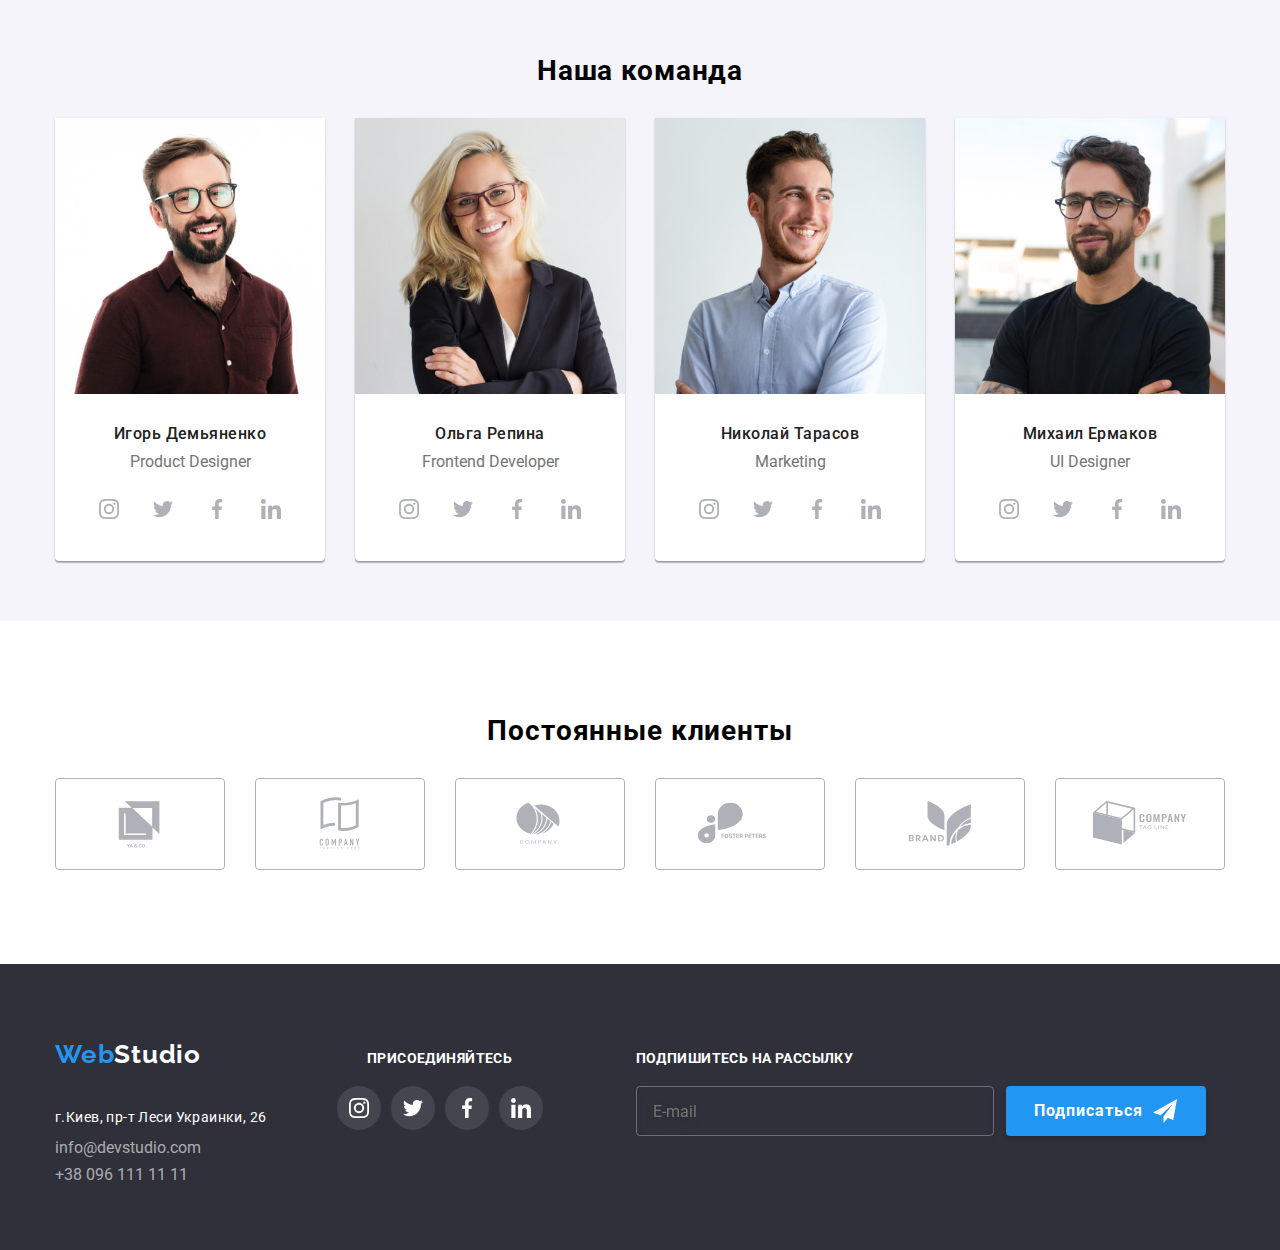
==== commit e3dbab34: "main" ====
--- a/index.html
+++ b/index.html
@@ -315,7 +315,7 @@
             </section>
 
             <!--Чем мы занимаемся Global-->
-            <!-- <section class="section global">
+            <section class="section global">
                 <div class="container">
                     <h2 class="global__title">Чем мы занимаемся</h2>
                     <ul class="global__list">
@@ -354,19 +354,19 @@
                         </li>
                     </ul>
                 </div>
-            </section> -->
+            </section>
 
             <!--Команда-->
-            <!-- <section class="section team">
+            <section class="section team">
                 <div class="container">
                     <h2 class="titles">Наша команда</h2>
                     <ul class="team__list">
                         <li class="team__card">
                             <img
-                                src="./images/team/product_designer.jpg"
+                                src="./images/team/product_designer-mob.jpg"
                                 alt="Product Designer"
-                                width="270"
-                                height="260"
+                                width="450"
+                                height="460"
                             />
                             <div class="team__card--positioning">
                                 <h3 class="team__name-people">Игорь Демьяненко</h3>
@@ -453,10 +453,10 @@
                         </li>
                         <li class="team__card">
                             <img
-                                src="./images/team/frontend_dev.jpg"
+                                src="./images/team/frontend_dev-mob.jpg"
                                 alt="Frontend Developer"
-                                width="270"
-                                height="260"
+                                width="450"
+                                height="460"
                             />
                             <div class="team__card--positioning">
                                 <h3 class="team__name-people">Ольга Репина</h3>
@@ -543,10 +543,10 @@
                         </li>
                         <li class="team__card">
                             <img
-                                src="./images/team/marketing.jpg"
+                                src="./images/team/marketing-mob.jpg"
                                 alt="Marketing"
-                                width="270"
-                                height="260"
+                                width="450"
+                                height="460"
                             />
                             <div class="team__card--positioning">
                                 <h3 class="team__name-people">Николай Тарасов</h3>
@@ -633,10 +633,10 @@
                         </li>
                         <li class="team__card">
                             <img
-                                src="./images/team/ui_designer.jpg"
+                                src="./images/team/ui_designer-mob.jpg"
                                 alt="UI Designer"
-                                width="270"
-                                height="260"
+                                width="450"
+                                height="460"
                             />
                             <div class="team__card--positioning">
                                 <h3 class="team__name-people">Михаил Ермаков</h3>
@@ -723,11 +723,11 @@
                         </li>
                     </ul>
                 </div>
-            </section> -->
+            </section>
 
             <!--  Постоянные клиенты -->
 
-            <!-- <section class="section clients">
+            <section class="section clients">
                 <div class="container">
                     <h2 class="titles">Постоянные клиенты</h2>
                     <ul class="clients__list">
@@ -775,13 +775,14 @@
                         </li>
                     </ul>
                 </div>
-            </section> -->
+            </section>
         </main>
 
         <!--Футер-->
-        <!-- <footer class="footer section">
+        <footer class="footer section">
             <div class="container footer--positioning">
-                div для Лого и контактов 
+                <!-- div для Лого и контактов  -->
+
                 <div class="footer-contacts">
                     <a href="index.html" class="logo logo--margin"
                         >Web<span class="logo--white">Studio</span></a
@@ -809,7 +810,7 @@
                     </address>
                 </div>
 
-                div для ссылок на соц.сети
+                <!-- div для ссылок на соц.сети -->
                 <div class="footer-social">
                     <h3 class="footer-social__title">Присоединяйтесь</h3>
                     <ul class="social-links">
@@ -868,7 +869,7 @@
                     </ul>
                 </div>
 
-                form for subscribe
+                <!-- form for subscribe -->
 
                 <form class="subscribe" method="POST">
                     <b class="footer-social__title">Подпишитесь на рассылку</b>
@@ -890,7 +891,7 @@
                     </div>
                 </form>
             </div>
-        </footer> -->
+        </footer>
 
         <script src="./js/modal.js"></script>
         <script src="./js/mobile-menu.js"></script>
--- a/css/main.min.css
+++ b/css/main.min.css
@@ -1,2 +1,2 @@
-:root{--primary-text: #757575;--title-text: #212121;--accent-logo: #2196f3;--primary-bg: #ffffff;--title-logo: #000000;--footer-logo: #ffffff;--hero-bg-color: #c4c4c4;--footer-bg: #2f303a;--team-section-bg: #f5f4fa;--footer-contacts-color: rgba(255, 255, 255, 0.6);--primary-social-link-color: #afb1b8;--accent-social-link-color: #ffffff;--items-number: 3;--indent: 30px;--main-font: 'Roboto', sans-serif;--logo-font: 'Raleway', sans-serif}h1,h2,h3,h4,p,ul{margin:0;padding-inline-start:0px}img,svg{display:block;max-width:100%;height:auto}body{font-family:var(--main-font);color:var(--primary-text);margin:0px}.container{margin:0px auto;padding:0px 15px;width:100%}.section{padding-bottom:60px}.titles{font-weight:700;font-size:28px;line-height:1.17;text-align:center;letter-spacing:0.03em;color:var(--title-logo);margin-bottom:30px;margin-top:0px}@media screen and (min-width: 480px){.container{min-width:480px}}@media screen and (min-width: 768px){.container{min-width:768px}}@media screen and (min-width: 1200px){.container{max-width:1200px}}.page-header{background-color:var(--primary-bg);border-bottom:1px solid #ececec}.page-header--container{position:relative;display:flex;align-items:center}.link{list-style-type:none;text-decoration:none;color:var(--title-logo);transition-property:color;transition-duration:250ms;transition-timing-function:cubic-bezier(0.4, 0, 0.2, 1)}.link:hover,.link:focus{color:var(--accent-logo)}.current-link{position:relative;color:var(--accent-logo)}.current-link::after{content:'';position:absolute;bottom:-1px;left:0;width:100%;height:4px;color:var(--accent-logo);background-color:var(--accent-logo);border-radius:2px}.logo{display:block;font-family:var(--logo-font);font-weight:700;font-size:24px;letter-spacing:0.03em;color:var(--accent-logo);padding-top:16px;padding-bottom:16px;text-decoration:none}@media screen and (min-width: 768px){.logo{margin-right:88px}}@media screen and (min-width: 1200px){.logo{font-size:26px;margin-right:94px}}.logo--black{color:var(--title-logo)}.logo--white{color:var(--footer-logo)}.logo--margin{display:block;margin-bottom:20px}.nav-menu{display:none}@media screen and (min-width: 768px){.nav{display:flex;flex-direction:row;align-items:center}.nav-menu{display:flex;list-style:none;text-decoration:none;font-weight:500;font-size:14px;line-height:1.1;letter-spacing:0.02em;padding-left:0;margin:0px}.nav-menu__item:not(:last-child){margin-right:50px}.nav-menu__link{display:block;padding-top:32px;padding-bottom:32px}}@media screen and (min-width: 1200px){.nav{display:flex;flex-direction:row;align-items:center}.nav-menu{display:flex;list-style:none;text-decoration:none;font-weight:500;font-size:14px;line-height:1.1;letter-spacing:0.02em;padding-left:0;margin:0px}.nav-menu__item:not(:last-child){margin-right:50px}.nav-menu__link{display:block;padding-top:32px;padding-bottom:32px}}.contacts{display:none}@media screen and (min-width: 768px){.contacts{display:flex;flex-direction:column;align-items:flex-start;list-style-type:none;text-decoration:none;font-weight:500;font-size:12px;line-height:1.1;letter-spacing:0.02em;margin-left:auto}.contacts__link{display:flex;align-items:center;color:var(--primary-text);transition-property:color;transition-duration:250ms;transition-timing-function:cubic-bezier(0.4, 0, 0.2, 1)}.contacts__link:hover,.contacts__link:focus{color:var(--accent-logo)}.contacts__icon{fill:currentColor;margin-right:10px;transition-property:fill;transition-duration:250ms;transition-timing-function:cubic-bezier(0.4, 0, 0.2, 1)}.contacts__link:hover>.contacts__icon{fill:var(--accent-logo)}.contacts__list:not(:last-child){margin-bottom:10px}}@media screen and (min-width: 1200px){.contacts{display:flex;align-items:center;flex-direction:row;align-items:flex-start;font-size:14px;margin-left:auto}.contacts__list:not(:last-child){margin-bottom:0;margin-right:50px}}.menu-button{width:40px;height:40px;padding:0;margin-left:auto;display:flex;align-items:center;justify-content:center;background-color:transparent;border:none;cursor:pointer;z-index:10;transition:fill 250ms cubic-bezier(0.4, 0, 0.2, 1)}.menu-button:hover,.menu-button:focus{fill:var(--accent-logo)}@media screen and (min-width: 768px){.menu-button{display:none}}.menu-icon-open{opacity:1;transition:250ms cubic-bezier(0.4, 0, 0.2, 1)}.menu-button.is-open .menu-icon-open{opacity:0}.menu-icon-close{opacity:0;transition:250ms cubic-bezier(0.4, 0, 0.2, 1)}.menu-button.is-open .menu-icon-close{opacity:1}.mobile-menu{position:fixed;top:0;left:0;display:flex;flex-direction:column;width:100vw;height:100%;padding-top:48px;padding-bottom:48px;padding-left:40px;background-color:#fff;transform:translateX(100%);transition:250ms cubic-bezier(0.4, 0, 0.2, 1)}.mobile-menu.is-open{transform:translateX(0)}.mobile-menu__list{list-style:none;font-weight:500;font-size:40px;line-height:1.175;text-align:left;letter-spacing:0.02em;margin-bottom:auto}.mobile-menu__item:not(last-child){margin-bottom:32px}.mobile-menu__contacts{margin-top:auto;padding-bottom:64px}.mobile-menu__contact-list{list-style:none;text-decoration:none}.mobile-menu__link-tel{margin-bottom:32px;font-weight:500;font-size:34px;line-height:1.17;letter-spacing:0.02em;color:var(--accent-logo)}.mobile-menu__link-mail{font-weight:500;font-size:24px;line-height:28px;letter-spacing:0.02em;color:var(--primary-text)}.mobile-menu__contact-item:not(last-child){margin-bottom:32px}.menu-socials{display:flex;flex-direction:row;list-style:none;text-decoration:none}.menu-socials__item:not(:last-child){border-right:1px solid rgba(33,33,33,0.2)}.menu-socials__item:nth-child(1){padding-right:10px}.menu-socials__item:nth-child(2),.menu-socials__item:nth-child(3){padding-right:10px;padding-left:10px}.menu-socials__item:nth-child(4){padding-left:10px}.menu-socials-link{font-weight:500;font-size:18px;line-height:1.22;letter-spacing:0.02em;color:var(--accent-logo)}.hero{background-color:var(--hero-bg-color);background-image:linear-gradient(to bottom, rgba(47,48,58,0.4), rgba(47,48,58,0.4)),url(/images/hero/header-mob.jpg);background-repeat:no-repeat;background-size:cover;max-width:1600px;margin:auto;padding-top:118px;padding-bottom:118px}@media screen and (min-width: 768px){.hero{background-image:linear-gradient(to bottom, rgba(47,48,58,0.4), rgba(47,48,58,0.4)),url(/images/hero/header-tablet.jpg)}}@media screen and (min-width: 1200px){.hero{background-image:linear-gradient(to bottom, rgba(47,48,58,0.4), rgba(47,48,58,0.4)),url(/images/hero/header-desktop.jpg)}}.hero__title{width:360px;height:84px;font-weight:900;font-size:26px;line-height:1.62;text-align:center;letter-spacing:0.06em;text-transform:uppercase;color:var(--footer-logo);margin:auto;margin-bottom:30px}@media screen and (min-width: 1200px){.hero__title{width:696px;height:120px;font-size:44px;line-height:1.36}}.hero__button{display:block;width:200px;height:50px;margin:auto;background-color:var(--accent-logo);color:var(--footer-logo);border-radius:4px;font-family:inherit;font-weight:700;font-size:16px;line-height:1.875;letter-spacing:0.06em;border:0;cursor:pointer;transition:background-color 250ms cubic-bezier(0.4, 0, 0.2, 1),box-shadow 250ms cubic-bezier(0.4, 0, 0.2, 1)}.hero__button:hover,.hero__button:focus{background-color:#188ce8;box-shadow:0px 4px 4px rgba(0,0,0,0.15)}.form-service__btn-close{position:absolute;right:8px;top:8px;width:30px;height:30px;background-color:transparent;border:1px solid rgba(0,0,0,0.1);border-radius:50%;cursor:pointer;display:flex;justify-content:center;align-items:center;transition:fill 250ms cubic-bezier(0.4, 0, 0.2, 1)}.form-service__btn-close:hover,.form-service__btn-close:focus{fill:var(--accent-logo)}.filter__btn{background-color:var(--team-section-bg);color:var(--title-text);border-radius:4px;border:0px;font-family:inherit;font-weight:500;font-size:16px;line-height:1.625;text-align:center;letter-spacing:0.03em;padding:6px 22px;transition-property:color, background-color, box-shadow;transition-duration:250ms;transition-timing-function:cubic-bezier(0.4, 0, 0.2, 1)}.filter__btn:hover,.filter__btn:focus{background-color:var(--accent-logo);color:var(--footer-logo);box-shadow:0px 3px 1px rgba(0,0,0,0.1),0px 1px 2px rgba(0,0,0,0.08),0px 2px 2px rgba(0,0,0,0.12)}.backdrop{position:fixed;top:0;left:0;z-index:20;width:100vw;height:100vh;background-color:rgba(0,0,0,0.2);opacity:1;visibility:visible;pointer-events:initial;transition:opacity 0.3s cubic-bezier(0.4, 0, 0.2, 1),visibility 0.2s cubic-bezier(0.4, 0, 0.2, 1)}.backdrop.is-hidden{opacity:0;visibility:hidden;pointer-events:none}.form-service{position:absolute;top:50%;left:50%;padding:40px;width:450px;height:609px;background-color:var(--primary-bg);box-shadow:0px 1px 3px rgba(0,0,0,0.12),0px 1px 1px rgba(0,0,0,0.14),0px 2px 1px rgba(0,0,0,0.2);border-radius:4px;opacity:1;visibility:visible;pointer-events:initial;transform:translate(-50%, -50%) scale(1) rotate(1turn);transition:opacity 0.5s cubic-bezier(0.4, 0, 0.2, 1),transform 0.5s cubic-bezier(0.4, 0, 0.2, 1)}@media screen and (min-width: 1200px){.form-service{width:528px;height:581px}}.form-service__legend{display:inline-block;margin-bottom:12px;font-family:'Roboto';font-weight:700;font-size:20px;line-height:1.15;text-align:center;letter-spacing:0.03em;color:#212121}.form-service__label{position:relative;display:flex;flex-direction:column;margin-bottom:10px}.form-service__icon{position:absolute;bottom:12px;left:12px;fill:#212121;transition:fill 250ms cubic-bezier(0.4, 0, 0.2, 1)}.form-service__label-name{margin-bottom:4px;font-family:'Roboto';font-weight:400;font-size:12px;line-height:1.17;letter-spacing:0.01em;color:#757575}.form-service__input-field{padding-left:40px;height:40px;border:1px solid rgba(33,33,33,0.2);outline:transparent;border-radius:4px;transition:border 250ms cubic-bezier(0.4, 0, 0.2, 1)}.form-service__textarea{padding:12px 16px;height:120px;border:1px solid rgba(33,33,33,0.2);border-radius:4px;outline:transparent;resize:none;transition:border 250ms cubic-bezier(0.4, 0, 0.2, 1)}.form-service__input-field:focus,.form-service__input-field:hover,.form-service__textarea:hover,.form-service__textarea:focus,.form-service__input-field:focus-within,.form-service__textarea:focus-within{border:1px solid var(--accent-logo);outline:0;outline-offset:0}.form-service__input-field:focus ~ .form-service__icon,.form-service__input-field:hover ~ .form-service__icon,.form-service__input-field:focus-within ~ .form-service__icon{fill:var(--accent-logo);outline:0;outline-offset:0}.form-service__textarea::placeholder{font-family:'Roboto';font-weight:400;font-size:12px;line-height:1.17;letter-spacing:0.01em;color:rgba(117,117,117,0.5)}.form-service__label.terms{position:relative;display:flex;flex-direction:row;justify-content:center;align-items:center;margin-top:20px;margin-bottom:30px;margin-left:auto}.form-service__checkbox{position:absolute;top:-1px;left:0;display:inline-block}.form-service__checkbox.is-hidden{opacity:0;pointer-events:visible}.form-service__checkbox-icon{position:relative;display:flex;flex-shrink:0;margin-right:8px;width:16px;height:15px;border:1px solid #212121;border-radius:2px;transition:background-color 250ms cubic-bezier(0.4, 0, 0.2, 1),border-color 250ms cubic-bezier(0.4, 0, 0.2, 1)}.form-service__checkbox:checked ~ .form-service__checkbox-icon{border-color:#2196f3;background-color:#2196f3}.form-service__text-terms{display:inline-block;margin-right:4px;font-family:'Roboto';font-weight:400;font-size:12px;line-height:1.17;letter-spacing:0.03em;color:var(--primary-text)}@media screen and (min-width: 1200px){.form-service__text-terms{font-size:14px;line-height:1.7}}.form-service__link-terms{display:inline-block;font-family:'Roboto';font-weight:400;font-size:12px;line-height:1.17;letter-spacing:0.03em;text-decoration:underline;color:var(--accent-logo)}@media screen and (min-width: 1200px){.form-service__link-terms{font-size:14px;line-height:1.7}}.form-service__checkbox-icon--active{position:absolute;top:-1px;left:0}.backdrop.is-hidden .form-service{transform:translate(-3000%, -200%) scale(0) rotate(0);opacity:0;pointer-events:none}.visually-hidden{position:absolute;white-space:nowrap;width:1px;height:1px;overflow:hidden;border:0;padding:0;clip:rect(0 0 0 0);clip-path:inset(50%);margin:-1px}.features{padding-top:60px;padding-bottom:60px}.features__list{list-style-type:none;display:flex;flex-wrap:wrap;flex-basis:auto;gap:30px;padding-left:0px}.features__item{max-width:450px}@media screen and (min-width: 768px){.features__item{max-width:354px}}@media screen and (min-width: 1200px){.features__item{max-width:270px}}.features__picture-area{display:flex;justify-content:center;align-items:center;background-color:var(--team-section-bg);border-radius:4px;height:120px;margin-bottom:30px}.features__article-title{color:var(--title-text);font-weight:700;font-size:14px;line-height:1.1;letter-spacing:0.03em;text-transform:uppercase;margin-bottom:10px;text-align:center}@media screen and (min-width: 768px){.features__article-title{text-align:left}}.features__text{font-size:14px;line-height:1.7;letter-spacing:0.03em}.global__title{font-weight:700;font-size:36px;line-height:1.17;text-align:center;letter-spacing:0.03em;color:var(--title-logo);margin-bottom:50px}.global__list{list-style-type:none;display:flex;flex-direction:row;padding-left:0px}.global__item:not(:last-child){margin-right:30px}.global__thumb{position:relative;z-index:-1}.global__thumb>.global__label{position:absolute;bottom:0;left:0;width:100%;height:70px;padding:27px 0;font-family:'Roboto';font-weight:700;font-size:14px;line-height:1.14;text-align:center;letter-spacing:0.03em;text-transform:uppercase;background-color:rgba(47,48,58,0.8);color:var(--footer-logo)}.team{background-color:var(--team-section-bg);padding-top:94px}.team__list{list-style-type:none;display:flex;flex-direction:row;padding-left:0px}.team__card{background-color:var(--primary-bg);box-shadow:0px 1px 3px rgba(0,0,0,0.12),0px 1px 1px rgba(0,0,0,0.14),0px 2px 1px rgba(0,0,0,0.2);border-radius:0px 0px 4px 4px}.team__card:not(:last-child){margin-right:30px}.team__name-people{font-weight:500;font-size:16px;line-height:1.1875;text-align:center;letter-spacing:0.03em;color:var(--title-text);margin-bottom:10px}.team__card--positioning{padding-top:30px;padding-bottom:30px;text-align:center}.team__card--positioning>p{margin-bottom:16px}.social-links{display:flex;justify-content:center;list-style:none}.social-links__item:not(:last-child){margin-right:10px}.social-links__link{display:flex;background-color:#ffffff;border-radius:50%;width:44px;height:44px;justify-content:center;align-items:center;transition-property:background-color;transition-duration:250ms;transition-timing-function:cubic-bezier(0.4, 0, 0.2, 1)}.social-links__link--fill-grey{fill:var(--primary-social-link-color);transition-property:fill;transition-duration:250ms;transition-timing-function:cubic-bezier(0.4, 0, 0.2, 1)}.social-links__link:hover,.social-links__link:focus{background-color:var(--accent-logo)}.social-links__link:hover>.social-links__link--fill-grey,.social-links__link:focus>.social-links__link--fill-grey{fill:var(--accent-social-link-color)}.social-links__link--bg{display:flex;background-color:rgba(255,255,255,0.1)}.social-links__link--bg:hover,.social-links__link--bg:focus{background-color:var(--accent-logo)}.social-links__link--bg:hover>.social-links__icon--white,.social-links__link--bg:focus>.social-links__icon--white{fill:var(--accent-social-link-color)}.social-links__icon--white{fill:var(--accent-social-link-color);transition-property:fill;transition-duration:250ms;transition-timing-function:cubic-bezier(0.4, 0, 0.2, 1)}.clients{background-color:var(--primary-bg);padding-top:94px;padding-bottom:94px}.clients__list{list-style:none;display:flex;justify-content:center;align-items:center}.clients__item{display:flex}.clients__item:not(:last-child){margin-right:30px}.clients__icon{display:flex;width:170px;height:92px;border:1px solid var(--primary-social-link-color);border-radius:4px;justify-content:center;align-items:center;transition-property:border-color;transition-duration:250ms;transition-timing-function:cubic-bezier(0.4, 0, 0.2, 1)}.clients__icon--fill{fill:var(--primary-social-link-color);transition-property:fill;transition-duration:250ms;transition-timing-function:cubic-bezier(0.4, 0, 0.2, 1)}.clients__icon:hover,.clients__icon:focus{border-color:var(--accent-logo)}.clients__icon:hover>.clients__icon--fill,.clients__icon:focus>.clients__icon--fill{fill:var(--accent-logo)}.footer{background-color:var(--footer-bg);padding-top:60px;padding-bottom:60px}.footer--positioning{display:flex;align-items:baseline}.footer-social__title{display:block;font-weight:700;font-size:14px;line-height:16px;letter-spacing:0.03em;text-transform:uppercase;margin-bottom:20px;color:var(--footer-logo)}.footer-contacts{margin-right:70px}.footer-contacts__list{font-style:normal;list-style-type:none}.footer-contacts__item:not(:last-child){margin-bottom:9px}.footer-contacts__link-address{text-decoration:none;color:var(--footer-logo);font-weight:400;font-size:14px;line-height:1.71;letter-spacing:0.03em;transition-property:color, background-color, border-shadow;transition-duration:250ms;transition-timing-function:cubic-bezier(0.4, 0, 0.2, 1)}.footer-contacts__link-address:hover,.footer-contacts__link-address:focus{color:var(--accent-logo);transition-duration:250ms;transition-timing-function:cubic-bezier(0.4, 0, 0.2, 1)}.footer-contacts__link{color:var(--footer-contacts-color);text-decoration:none;transition-property:color;transition-duration:250ms;transition-timing-function:cubic-bezier(0.4, 0, 0.2, 1)}.footer-contacts__link:hover,.footer-contacts__link:focus{color:var(--accent-logo);transition-duration:250ms;transition-timing-function:cubic-bezier(0.4, 0, 0.2, 1)}.subscribe{padding-left:93px}.subscribe__label{display:flex;flex-direction:row}.subscribe__input{display:inline-block;margin-right:12px;padding-left:16px;width:358px;height:50px;border:1px solid rgba(255,255,255,0.3);filter:drop-shadow(0px 4px 4px rgba(0,0,0,0.15));border-radius:4px;color:var(--footer-contacts-color);background-color:transparent;outline:transparent}.subscribe__button{display:flex;flex-direction:row;justify-content:center;align-items:center;width:200px;height:50px;background-color:var(--accent-logo);color:var(--footer-logo);box-shadow:0px 4px 4px rgba(0,0,0,0.15);border-radius:4px;font-family:inherit;font-weight:700;font-size:16px;line-height:1.875;letter-spacing:0.06em;border:0px;cursor:pointer}.subscribe__icon{display:block;fill:var(--footer-logo);margin-left:10px}.portfolio{display:flex;align-items:center;padding-bottom:94px;padding-top:94px}.filter{list-style-type:none;text-decoration:none;display:flex;flex-direction:row;justify-content:center;margin-bottom:50px}.filter__item:not(:last-child){margin-right:8px}.projects{list-style:none;text-decoration:none;padding-left:0px;display:flex;flex-wrap:wrap}.projects__item{background-color:#ffffff}.projects__item:nth-child(-n+6){margin-bottom:30px}.projects__item:nth-child(2),.projects__item:nth-child(5),.projects__item:nth-child(8){margin-left:30px;margin-right:30px}.projects__card{padding:20px 24px 20px 24px;border-bottom:1px solid #eeeeee;border-left:1px solid #eeeeee;border-right:1px solid #eeeeee}.project__title{font-weight:700;font-size:18px;line-height:2;letter-spacing:0.06em;color:var(--title-logo);margin-bottom:4px}.projects__link{display:block;text-decoration:none;font-family:'Roboto', sans-serif;color:var(--primary-text);transition-property:box-shadow;transition-duration:250ms;transition-timing-function:cubic-bezier(0.4, 0, 0.2, 1)}.projects__link:hover,.projects__link:focus{box-shadow:0px 1px 1px rgba(0,0,0,0.12),0px 4px 4px rgba(0,0,0,0.06),1px 4px 6px rgba(0,0,0,0.16)}.meta-block{position:relative;overflow:hidden}.meta-block__text{position:absolute;top:0;left:0;transform:translateY(100%);background-color:rgba(33,150,243,0.9);width:370px;height:294px;opacity:0;transition:opacity 250ms cubic-bezier(0.4, 0, 0.2, 1),visibility 250ms,transform 250ms cubic-bezier(0.4, 0, 0.2, 1);font-weight:400;font-size:18px;line-height:1.56;letter-spacing:0.03em;padding:63px 24px;color:var(--accent-social-link-color)}.projects__link:hover .meta-block__text,.projects__link:focus .meta-block__text{transform:translateY(0%);opacity:1}
+:root{--primary-text: #757575;--title-text: #212121;--accent-logo: #2196f3;--primary-bg: #ffffff;--title-logo: #000000;--footer-logo: #ffffff;--hero-bg-color: #c4c4c4;--footer-bg: #2f303a;--team-section-bg: #f5f4fa;--footer-contacts-color: rgba(255, 255, 255, 0.6);--primary-social-link-color: #afb1b8;--accent-social-link-color: #ffffff;--items-number: 3;--indent: 30px;--main-font: 'Roboto', sans-serif;--logo-font: 'Raleway', sans-serif}h1,h2,h3,h4,p,ul{margin:0;padding-inline-start:0px}img,svg{display:block;max-width:100%;height:auto}body{font-family:var(--main-font);color:var(--primary-text);margin:0px}.container{margin:0px auto;padding:0px 15px;width:100%}.section{padding-bottom:60px}.titles{font-weight:700;font-size:28px;line-height:1.17;text-align:center;letter-spacing:0.03em;color:var(--title-logo);margin-bottom:30px;margin-top:0px}@media screen and (min-width: 480px){.container{min-width:480px}}@media screen and (min-width: 768px){.container{min-width:768px}}@media screen and (min-width: 1200px){.container{max-width:1200px}}.page-header{background-color:var(--primary-bg);border-bottom:1px solid #ececec}.page-header--container{position:relative;display:flex;align-items:center}.link{list-style-type:none;text-decoration:none;color:var(--title-logo);transition-property:color;transition-duration:250ms;transition-timing-function:cubic-bezier(0.4, 0, 0.2, 1)}.link:hover,.link:focus{color:var(--accent-logo)}.current-link{position:relative;color:var(--accent-logo)}.current-link::after{content:'';position:absolute;bottom:-1px;left:0;width:100%;height:4px;color:var(--accent-logo);background-color:var(--accent-logo);border-radius:2px}.logo{display:block;font-family:var(--logo-font);font-weight:700;font-size:24px;letter-spacing:0.03em;color:var(--accent-logo);padding-top:16px;padding-bottom:16px;text-decoration:none}@media screen and (min-width: 768px){.logo{margin-right:88px}}@media screen and (min-width: 1200px){.logo{font-size:26px;margin-right:94px}}.logo--black{color:var(--title-logo)}.logo--white{color:var(--footer-logo)}.logo--margin{display:flex;justify-content:center;margin-right:0;margin-bottom:20px}@media screen and (min-width: 1200px){.logo--margin{justify-content:flex-start}}.nav-menu{display:none}@media screen and (min-width: 768px){.nav{display:flex;flex-direction:row;align-items:center}.nav-menu{display:flex;list-style:none;text-decoration:none;font-weight:500;font-size:14px;line-height:1.1;letter-spacing:0.02em;padding-left:0;margin:0px}.nav-menu__item:not(:last-child){margin-right:50px}.nav-menu__link{display:block;padding-top:32px;padding-bottom:32px}}@media screen and (min-width: 1200px){.nav{display:flex;flex-direction:row;align-items:center}.nav-menu{display:flex;list-style:none;text-decoration:none;font-weight:500;font-size:14px;line-height:1.1;letter-spacing:0.02em;padding-left:0;margin:0px}.nav-menu__item:not(:last-child){margin-right:50px}.nav-menu__link{display:block;padding-top:32px;padding-bottom:32px}}.contacts{display:none}@media screen and (min-width: 768px){.contacts{display:flex;flex-direction:column;align-items:flex-start;list-style-type:none;text-decoration:none;font-weight:500;font-size:12px;line-height:1.1;letter-spacing:0.02em;margin-left:auto}.contacts__link{display:flex;align-items:center;color:var(--primary-text);transition-property:color;transition-duration:250ms;transition-timing-function:cubic-bezier(0.4, 0, 0.2, 1)}.contacts__link:hover,.contacts__link:focus{color:var(--accent-logo)}.contacts__icon{fill:currentColor;margin-right:10px;transition-property:fill;transition-duration:250ms;transition-timing-function:cubic-bezier(0.4, 0, 0.2, 1)}.contacts__link:hover>.contacts__icon{fill:var(--accent-logo)}.contacts__list:not(:last-child){margin-bottom:10px}}@media screen and (min-width: 1200px){.contacts{display:flex;align-items:center;flex-direction:row;align-items:flex-start;font-size:14px;margin-left:auto}.contacts__list:not(:last-child){margin-bottom:0;margin-right:50px}}.menu-button{width:40px;height:40px;padding:0;margin-left:auto;display:flex;align-items:center;justify-content:center;background-color:transparent;border:none;cursor:pointer;z-index:10;transition:fill 250ms cubic-bezier(0.4, 0, 0.2, 1)}.menu-button:hover,.menu-button:focus{fill:var(--accent-logo)}@media screen and (min-width: 768px){.menu-button{display:none}}.menu-icon-open{opacity:1;transition:250ms cubic-bezier(0.4, 0, 0.2, 1)}.menu-button.is-open .menu-icon-open{opacity:0}.menu-icon-close{opacity:0;transition:250ms cubic-bezier(0.4, 0, 0.2, 1)}.menu-button.is-open .menu-icon-close{opacity:1}.mobile-menu{position:fixed;top:0;left:0;display:flex;flex-direction:column;width:100vw;height:100%;padding-top:48px;padding-bottom:48px;padding-left:40px;background-color:#fff;transform:translateX(100%);transition:250ms cubic-bezier(0.4, 0, 0.2, 1)}.mobile-menu.is-open{transform:translateX(0)}.mobile-menu__list{list-style:none;font-weight:500;font-size:40px;line-height:1.175;text-align:left;letter-spacing:0.02em;margin-bottom:auto}.mobile-menu__item:not(last-child){margin-bottom:32px}.mobile-menu__contacts{margin-top:auto;padding-bottom:64px}.mobile-menu__contact-list{list-style:none;text-decoration:none}.mobile-menu__link-tel{margin-bottom:32px;font-weight:500;font-size:34px;line-height:1.17;letter-spacing:0.02em;color:var(--accent-logo)}.mobile-menu__link-mail{font-weight:500;font-size:24px;line-height:28px;letter-spacing:0.02em;color:var(--primary-text)}.mobile-menu__contact-item:not(last-child){margin-bottom:32px}.menu-socials{display:flex;flex-direction:row;list-style:none;text-decoration:none}.menu-socials__item:not(:last-child){border-right:1px solid rgba(33,33,33,0.2)}.menu-socials__item:nth-child(1){padding-right:10px}.menu-socials__item:nth-child(2),.menu-socials__item:nth-child(3){padding-right:10px;padding-left:10px}.menu-socials__item:nth-child(4){padding-left:10px}.menu-socials-link{font-weight:500;font-size:18px;line-height:1.22;letter-spacing:0.02em;color:var(--accent-logo)}.hero{background-color:var(--hero-bg-color);background-image:linear-gradient(to bottom, rgba(47,48,58,0.4), rgba(47,48,58,0.4)),url(../images/hero/header-mob.jpg);background-repeat:no-repeat;background-size:cover;max-width:1600px;margin:auto;padding-top:118px;padding-bottom:118px}@media screen and (min-width: 768px){.hero{background-image:linear-gradient(to bottom, rgba(47,48,58,0.4), rgba(47,48,58,0.4)),url(../images/hero/header-tablet.jpg)}}@media screen and (min-width: 1200px){.hero{background-image:linear-gradient(to bottom, rgba(47,48,58,0.4), rgba(47,48,58,0.4)),url(../images/hero/header-desktop.jpg);padding-top:200px;padding-bottom:200px}}.hero__title{width:360px;height:84px;font-weight:900;font-size:26px;line-height:1.62;text-align:center;letter-spacing:0.06em;text-transform:uppercase;color:var(--footer-logo);margin:auto;margin-bottom:30px}@media screen and (min-width: 1200px){.hero__title{width:696px;height:120px;font-size:44px;line-height:1.36}}.hero__button{display:block;width:200px;height:50px;margin:auto;background-color:var(--accent-logo);color:var(--footer-logo);border-radius:4px;font-family:inherit;font-weight:700;font-size:16px;line-height:1.875;letter-spacing:0.06em;border:0;cursor:pointer;transition:background-color 250ms cubic-bezier(0.4, 0, 0.2, 1),box-shadow 250ms cubic-bezier(0.4, 0, 0.2, 1)}.hero__button:hover,.hero__button:focus{background-color:#188ce8;box-shadow:0px 4px 4px rgba(0,0,0,0.15)}.form-service__btn-close{position:absolute;right:8px;top:8px;width:30px;height:30px;background-color:transparent;border:1px solid rgba(0,0,0,0.1);border-radius:50%;cursor:pointer;display:flex;justify-content:center;align-items:center;transition:fill 250ms cubic-bezier(0.4, 0, 0.2, 1)}.form-service__btn-close:hover,.form-service__btn-close:focus{fill:var(--accent-logo)}.filter__btn{background-color:var(--team-section-bg);color:var(--title-text);border-radius:4px;border:0px;font-family:inherit;font-weight:500;font-size:16px;line-height:1.625;text-align:center;letter-spacing:0.03em;padding:6px 22px;transition-property:color, background-color, box-shadow;transition-duration:250ms;transition-timing-function:cubic-bezier(0.4, 0, 0.2, 1)}.filter__btn:hover,.filter__btn:focus{background-color:var(--accent-logo);color:var(--footer-logo);box-shadow:0px 3px 1px rgba(0,0,0,0.1),0px 1px 2px rgba(0,0,0,0.08),0px 2px 2px rgba(0,0,0,0.12)}.backdrop{position:fixed;top:0;left:0;z-index:20;width:100vw;height:100vh;background-color:rgba(0,0,0,0.2);opacity:1;visibility:visible;pointer-events:initial;transition:opacity 0.3s cubic-bezier(0.4, 0, 0.2, 1),visibility 0.2s cubic-bezier(0.4, 0, 0.2, 1)}.backdrop.is-hidden{opacity:0;visibility:hidden;pointer-events:none}.form-service{position:absolute;top:50%;left:50%;padding:40px;width:400px;height:600px;background-color:var(--primary-bg);box-shadow:0px 1px 3px rgba(0,0,0,0.12),0px 1px 1px rgba(0,0,0,0.14),0px 2px 1px rgba(0,0,0,0.2);border-radius:4px;opacity:1;visibility:visible;pointer-events:initial;transform:translate(-50%, -50%) scale(1) rotate(1turn);transition:opacity 0.5s cubic-bezier(0.4, 0, 0.2, 1),transform 0.5s cubic-bezier(0.4, 0, 0.2, 1)}@media screen and (min-width: 480px){.form-service{width:450px;height:609px}}@media screen and (min-width: 1200px){.form-service{width:528px;height:581px}}.form-service__legend{display:inline-block;margin-bottom:12px;font-family:'Roboto';font-weight:700;font-size:20px;line-height:1.15;text-align:center;letter-spacing:0.03em;color:#212121}.form-service__label{position:relative;display:flex;flex-direction:column;margin-bottom:10px}.form-service__icon{position:absolute;bottom:12px;left:12px;fill:#212121;transition:fill 250ms cubic-bezier(0.4, 0, 0.2, 1)}.form-service__label-name{margin-bottom:4px;font-family:'Roboto';font-weight:400;font-size:12px;line-height:1.17;letter-spacing:0.01em;color:#757575}.form-service__input-field{padding-left:40px;height:40px;border:1px solid rgba(33,33,33,0.2);outline:transparent;border-radius:4px;transition:border 250ms cubic-bezier(0.4, 0, 0.2, 1)}.form-service__textarea{padding:12px 16px;height:120px;border:1px solid rgba(33,33,33,0.2);border-radius:4px;outline:transparent;resize:none;transition:border 250ms cubic-bezier(0.4, 0, 0.2, 1)}.form-service__input-field:focus,.form-service__input-field:hover,.form-service__textarea:hover,.form-service__textarea:focus,.form-service__input-field:focus-within,.form-service__textarea:focus-within{border:1px solid var(--accent-logo);outline:0;outline-offset:0}.form-service__input-field:focus ~ .form-service__icon,.form-service__input-field:hover ~ .form-service__icon,.form-service__input-field:focus-within ~ .form-service__icon{fill:var(--accent-logo);outline:0;outline-offset:0}.form-service__textarea::placeholder{font-family:'Roboto';font-weight:400;font-size:12px;line-height:1.17;letter-spacing:0.01em;color:rgba(117,117,117,0.5)}.form-service__label.terms{position:relative;display:flex;flex-direction:row;justify-content:center;align-items:center;margin-top:20px;margin-bottom:30px;margin-left:auto}.form-service__checkbox{position:absolute;top:-1px;left:0;display:inline-block}.form-service__checkbox.is-hidden{opacity:0;pointer-events:visible}.form-service__checkbox-icon{position:relative;display:flex;flex-shrink:0;margin-right:8px;width:16px;height:15px;border:1px solid #212121;border-radius:2px;transition:background-color 250ms cubic-bezier(0.4, 0, 0.2, 1),border-color 250ms cubic-bezier(0.4, 0, 0.2, 1)}.form-service__checkbox:checked ~ .form-service__checkbox-icon{border-color:#2196f3;background-color:#2196f3}.form-service__text-terms{display:inline-block;margin-right:4px;font-family:'Roboto';font-weight:400;font-size:10px;line-height:1.17;letter-spacing:0.03em;color:var(--primary-text)}@media screen and (min-width: 480px){.form-service__text-terms{font-size:12px;line-height:1.7}}@media screen and (min-width: 1200px){.form-service__text-terms{font-size:14px;line-height:1.7}}.form-service__link-terms{display:inline-block;font-family:'Roboto';font-weight:400;font-size:10px;line-height:1.17;letter-spacing:0.03em;text-decoration:underline;color:var(--accent-logo)}@media screen and (min-width: 480px){.form-service__link-terms{font-size:12px;line-height:1.7}}@media screen and (min-width: 1200px){.form-service__link-terms{font-size:14px;line-height:1.7}}.form-service__checkbox-icon--active{position:absolute;top:-1px;left:0}.backdrop.is-hidden .form-service{transform:translate(-3000%, -200%) scale(0) rotate(0);opacity:0;pointer-events:none}.visually-hidden{position:absolute;white-space:nowrap;width:1px;height:1px;overflow:hidden;border:0;padding:0;clip:rect(0 0 0 0);clip-path:inset(50%);margin:-1px}.features{padding-top:60px;padding-bottom:60px}@media screen and (min-width: 1200px){.features{padding-top:94px;padding-bottom:94px}}.features__list{list-style-type:none;display:flex;flex-wrap:wrap;flex-basis:auto;gap:30px;padding-left:0px}.features__item{max-width:450px}@media screen and (min-width: 768px){.features__item{max-width:354px}}@media screen and (min-width: 1200px){.features__item{max-width:270px}}.features__picture-area{display:flex;justify-content:center;align-items:center;background-color:var(--team-section-bg);border-radius:4px;height:120px;margin-bottom:30px}.features__article-title{color:var(--title-text);font-weight:700;font-size:14px;line-height:1.1;letter-spacing:0.03em;text-transform:uppercase;margin-bottom:10px;text-align:center}@media screen and (min-width: 768px){.features__article-title{text-align:left}}.features__text{font-size:14px;line-height:1.7;letter-spacing:0.03em}.global{display:none}@media screen and (min-width: 1200px){.global{display:block}}.global__title{font-weight:700;font-size:36px;line-height:1.17;text-align:center;letter-spacing:0.03em;color:var(--title-logo);margin-bottom:50px}.global__list{list-style-type:none;display:flex;flex-direction:row;padding-left:0px}.global__item:not(:last-child){margin-right:30px}.global__thumb{position:relative;z-index:-1}.global__thumb>.global__label{position:absolute;bottom:0;left:0;width:100%;height:70px;padding:27px 0;font-family:'Roboto';font-weight:700;font-size:14px;line-height:1.14;text-align:center;letter-spacing:0.03em;text-transform:uppercase;background-color:rgba(47,48,58,0.8);color:var(--footer-logo)}.team{background-color:var(--team-section-bg);padding-top:60px}@media screen and (min-width: 1200px){.team{padding-top:94px}}.team__list{list-style-type:none;display:flex;flex-wrap:wrap;flex-basis:auto;gap:30px;padding-left:0px}.team__card{background-color:var(--primary-bg);box-shadow:0px 1px 3px rgba(0,0,0,0.12),0px 1px 1px rgba(0,0,0,0.14),0px 2px 1px rgba(0,0,0,0.2);border-radius:0px 0px 4px 4px;max-width:450px}@media screen and (min-width: 768px){.team__card{max-width:354px}}@media screen and (min-width: 1200px){.team__card{max-width:270px}}.team__name-people{font-weight:500;font-size:16px;line-height:1.1875;text-align:center;letter-spacing:0.03em;color:var(--title-text);margin-bottom:10px}.team__card--positioning{padding-top:30px;padding-bottom:30px;text-align:center}.team__card--positioning>p{margin-bottom:16px}.social-links{display:flex;justify-content:center;list-style:none}.social-links__item:not(:last-child){margin-right:10px}.social-links__link{display:flex;background-color:#ffffff;border-radius:50%;width:44px;height:44px;justify-content:center;align-items:center;transition-property:background-color;transition-duration:250ms;transition-timing-function:cubic-bezier(0.4, 0, 0.2, 1)}.social-links__link--fill-grey{fill:var(--primary-social-link-color);transition-property:fill;transition-duration:250ms;transition-timing-function:cubic-bezier(0.4, 0, 0.2, 1)}.social-links__link:hover,.social-links__link:focus{background-color:var(--accent-logo)}.social-links__link:hover>.social-links__link--fill-grey,.social-links__link:focus>.social-links__link--fill-grey{fill:var(--accent-social-link-color)}.social-links__link--bg{display:flex;background-color:rgba(255,255,255,0.1)}.social-links__link--bg:hover,.social-links__link--bg:focus{background-color:var(--accent-logo)}.social-links__link--bg:hover>.social-links__icon--white,.social-links__link--bg:focus>.social-links__icon--white{fill:var(--accent-social-link-color)}.social-links__icon--white{fill:var(--accent-social-link-color);transition-property:fill;transition-duration:250ms;transition-timing-function:cubic-bezier(0.4, 0, 0.2, 1)}.clients{background-color:var(--primary-bg);padding-top:60px;padding-bottom:60px}@media screen and (min-width: 1200px){.clients{padding-top:94px;padding-bottom:94px}}.clients__list{list-style:none;display:flex;flex-wrap:wrap;flex-basis:auto;gap:30px;justify-content:center;align-items:center}.clients__item{display:flex}.clients__icon{display:flex;width:170px;height:92px;border:1px solid var(--primary-social-link-color);border-radius:4px;justify-content:center;align-items:center;transition-property:border-color;transition-duration:250ms;transition-timing-function:cubic-bezier(0.4, 0, 0.2, 1)}.clients__icon--fill{fill:var(--primary-social-link-color);transition-property:fill;transition-duration:250ms;transition-timing-function:cubic-bezier(0.4, 0, 0.2, 1)}.clients__icon:hover,.clients__icon:focus{border-color:var(--accent-logo)}.clients__icon:hover>.clients__icon--fill,.clients__icon:focus>.clients__icon--fill{fill:var(--accent-logo)}.footer{background-color:var(--footer-bg);padding-top:60px;padding-bottom:60px}.footer--positioning{display:flex;flex-direction:column;align-items:center}@media screen and (min-width: 1200px){.footer--positioning{flex-direction:row;align-items:baseline}}.footer-contacts{display:block}@media screen and (min-width: 1200px){.footer-contacts{margin-right:70px}}.footer-contacts__list{display:flex;flex-direction:column;align-items:center;font-style:normal;list-style-type:none;margin-bottom:60px}@media screen and (min-width: 1200px){.footer-contacts__list{align-items:flex-start;margin-bottom:0}}.footer-contacts__item:not(:last-child){margin-bottom:9px}.footer-contacts__link-address{text-decoration:none;color:var(--footer-logo);font-weight:400;font-size:14px;line-height:1.71;letter-spacing:0.03em;transition-property:color, background-color, border-shadow;transition-duration:250ms;transition-timing-function:cubic-bezier(0.4, 0, 0.2, 1)}.footer-contacts__link-address:hover,.footer-contacts__link-address:focus{color:var(--accent-logo);transition-duration:250ms;transition-timing-function:cubic-bezier(0.4, 0, 0.2, 1)}.footer-contacts__link{color:var(--footer-contacts-color);text-decoration:none;transition-property:color;transition-duration:250ms;transition-timing-function:cubic-bezier(0.4, 0, 0.2, 1)}.footer-contacts__link:hover,.footer-contacts__link:focus{color:var(--accent-logo);transition-duration:250ms;transition-timing-function:cubic-bezier(0.4, 0, 0.2, 1)}.footer-social{display:flex;flex-direction:column;justify-content:center;align-items:center;margin-bottom:60px}@media screen and (min-width: 1200px){.footer-social{justify-content:flex-start}}.footer-social__title{display:flex;justify-content:center;font-weight:700;font-size:14px;line-height:16px;letter-spacing:0.03em;text-transform:uppercase;margin-bottom:20px;color:var(--footer-logo)}@media screen and (min-width: 1200px){.footer-social__title{justify-content:flex-start}}.subscribe{padding-left:15px;padding-right:15px}@media screen and (min-width: 1200px){.subscribe{padding-left:93px;padding-right:0px}}.subscribe__label{display:flex;flex-direction:row;flex-wrap:wrap;justify-content:center}.subscribe__input{display:flex;margin-bottom:20px;padding-left:16px;max-width:449px;height:50px;border:1px solid rgba(255,255,255,0.3);filter:drop-shadow(0px 4px 4px rgba(0,0,0,0.15));border-radius:4px;color:var(--footer-contacts-color);background-color:transparent;outline:transparent}@media screen and (min-width: 480px){.subscribe__input{width:450px}}@media screen and (min-width: 480px){.subscribe__input{margin-right:12px;width:450px}}@media screen and (min-width: 1200px){.subscribe__input{margin-right:12px;width:358px}}.subscribe__button{display:flex;flex-direction:row;justify-content:center;align-items:center;width:200px;height:50px;background-color:var(--accent-logo);color:var(--footer-logo);box-shadow:0px 4px 4px rgba(0,0,0,0.15);border-radius:4px;font-family:inherit;font-weight:700;font-size:16px;line-height:1.875;letter-spacing:0.06em;border:0px;cursor:pointer}.subscribe__icon{display:block;fill:var(--footer-logo);margin-left:10px}.portfolio{display:flex;align-items:center;padding-bottom:94px;padding-top:94px}.filter{list-style-type:none;text-decoration:none;display:flex;flex-direction:row;justify-content:center;margin-bottom:50px}.filter__item:not(:last-child){margin-right:8px}.projects{list-style:none;text-decoration:none;padding-left:0px;display:flex;flex-wrap:wrap}.projects__item{background-color:#ffffff}.projects__item:nth-child(-n+6){margin-bottom:30px}.projects__item:nth-child(2),.projects__item:nth-child(5),.projects__item:nth-child(8){margin-left:30px;margin-right:30px}.projects__card{padding:20px 24px 20px 24px;border-bottom:1px solid #eeeeee;border-left:1px solid #eeeeee;border-right:1px solid #eeeeee}.project__title{font-weight:700;font-size:18px;line-height:2;letter-spacing:0.06em;color:var(--title-logo);margin-bottom:4px}.projects__link{display:block;text-decoration:none;font-family:'Roboto', sans-serif;color:var(--primary-text);transition-property:box-shadow;transition-duration:250ms;transition-timing-function:cubic-bezier(0.4, 0, 0.2, 1)}.projects__link:hover,.projects__link:focus{box-shadow:0px 1px 1px rgba(0,0,0,0.12),0px 4px 4px rgba(0,0,0,0.06),1px 4px 6px rgba(0,0,0,0.16)}.meta-block{position:relative;overflow:hidden}.meta-block__text{position:absolute;top:0;left:0;transform:translateY(100%);background-color:rgba(33,150,243,0.9);width:370px;height:294px;opacity:0;transition:opacity 250ms cubic-bezier(0.4, 0, 0.2, 1),visibility 250ms,transform 250ms cubic-bezier(0.4, 0, 0.2, 1);font-weight:400;font-size:18px;line-height:1.56;letter-spacing:0.03em;padding:63px 24px;color:var(--accent-social-link-color)}.projects__link:hover .meta-block__text,.projects__link:focus .meta-block__text{transform:translateY(0%);opacity:1}
 /*# sourceMappingURL=main.min.css.map */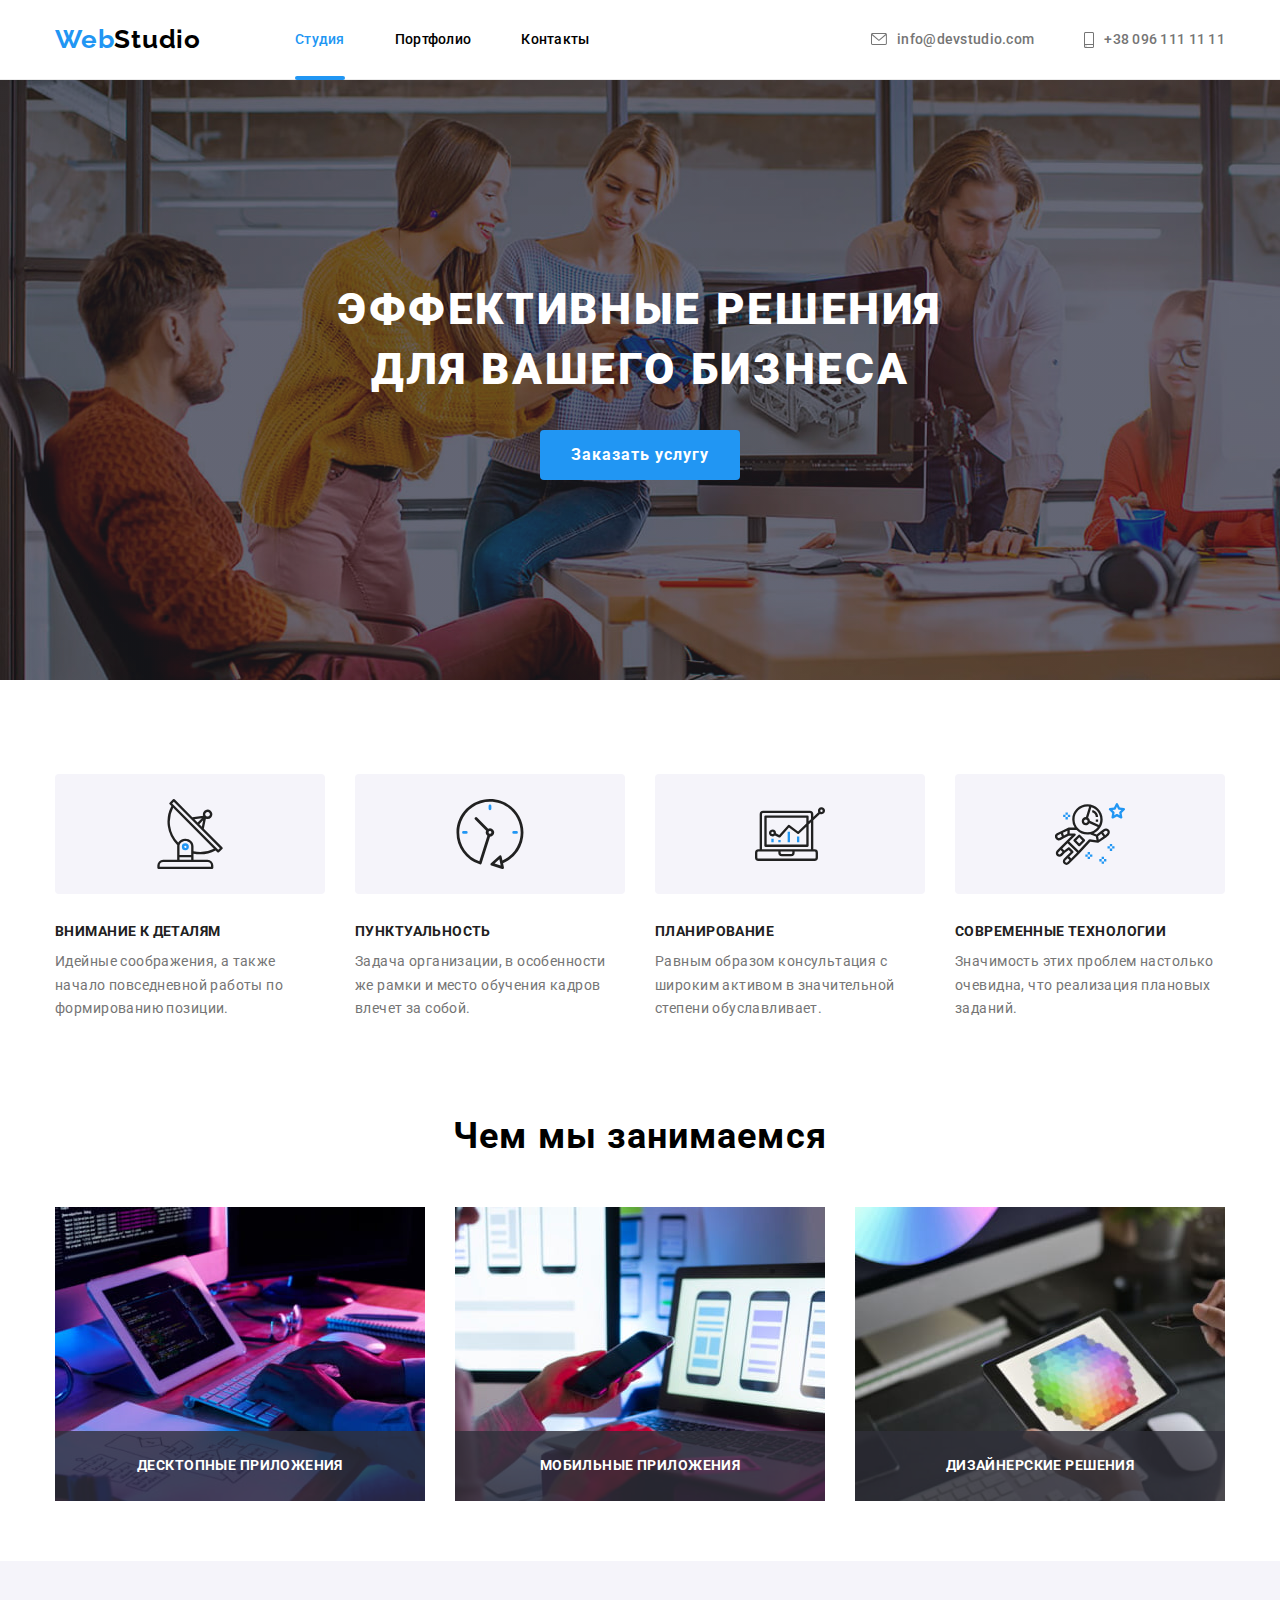
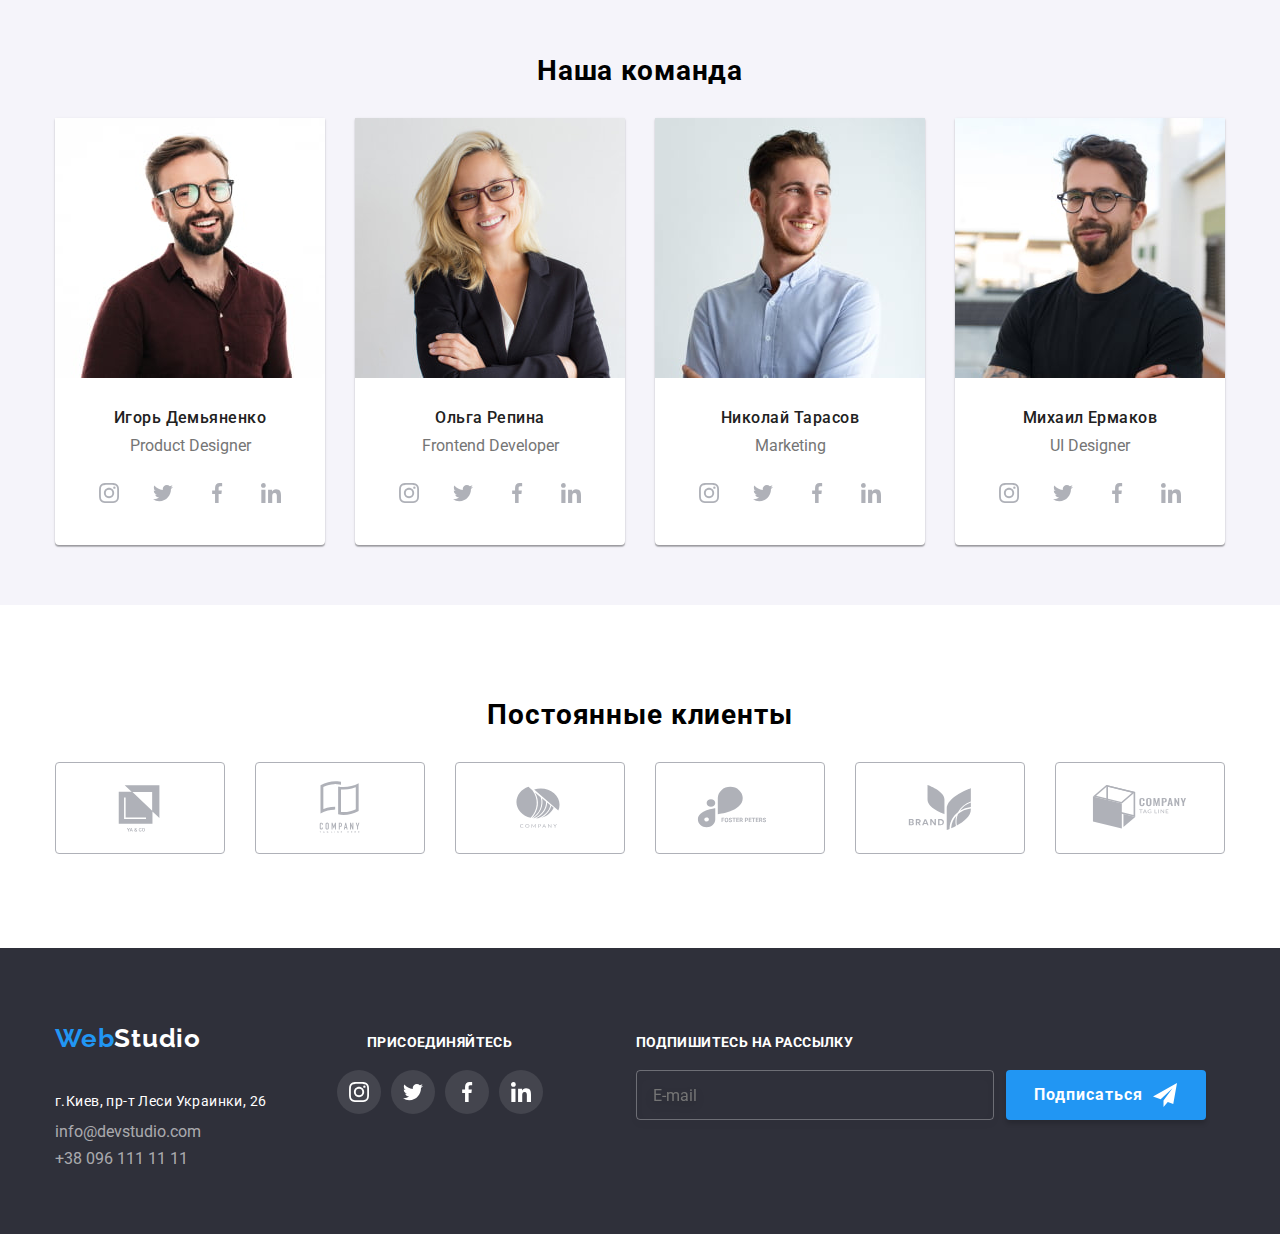
==== commit dd318cfc: "main" ====
--- a/index.html
+++ b/index.html
@@ -321,34 +321,81 @@
                     <ul class="global__list">
                         <li class="global__item">
                             <div class="global__thumb">
-                                <img
-                                    src="./images/img1.jpg"
-                                    alt="Web design"
-                                    width="370"
-                                    height="294"
-                                />
+                                <picture>
+                                    <!-- Desktop pictures -->
+                                    <source
+                                        srcset="
+                                            ./images/global/global1.jpg    1x,
+                                            ./images/global/global1-2x.jpg 2x
+                                        "
+                                        media="(min-width: 1200px)"
+                                        type="image/jpg"
+                                    />
+
+                                    <!-- Default picture -->
+
+                                    <img
+                                        src="./images/global/global1.jpg"
+                                        alt="Web design"
+                                        width="370"
+                                        height="294"
+                                        loading="lazy"
+                                    />
+                                </picture>
                                 <p class="global__label">Десктопные приложения</p>
                             </div>
                         </li>
                         <li class="global__item">
                             <div class="global__thumb">
+
+                                <picture>
+                                    <!-- Desktop pictures -->
+                                    <source
+                                        srcset="
+                                            ./images/global/global2.jpg    1x,
+                                            ./images/global/global2-2x.jpg 2x
+                                        "
+                                        media="(min-width: 1200px)"
+                                        type="image/jpg"
+                                    />
+
+                                    <!-- Default picture -->
+
                                 <img
-                                    src="./images/img2.jpg"
+                                    src="./images/global/global2.jpg"
                                     alt="Marketing"
                                     width="370"
                                     height="294"
-                                />
+                                loading="lazy"
+                                    />
+                                </picture>
                                 <p class="global__label">Мобильные приложения</p>
                             </div>
                         </li>
                         <li class="global__item">
                             <div class="global__thumb">
+
+                                <picture>
+                                    <!-- Desktop pictures -->
+                                    <source
+                                        srcset="
+                                            ./images/global/global3.jpg    1x,
+                                            ./images/global/global3-2x.jpg 2x
+                                        "
+                                        media="(min-width: 1200px)"
+                                        type="image/jpg"
+                                    />
+
+                                    <!-- Default picture -->
+
                                 <img
-                                    src="./images/img3.jpg"
+                                    src="./images/global/global3.jpg"
                                     alt="UI/UX design"
                                     width="370"
                                     height="294"
-                                />
+                                loading="lazy"
+                                    />
+                                    </picture>
                                 <p class="global__label">Дизайнерские решения</p>
                             </div>
                         </li>
@@ -362,12 +409,44 @@
                     <h2 class="titles">Наша команда</h2>
                     <ul class="team__list">
                         <li class="team__card">
-                            <img
-                                src="./images/team/product_designer-mob.jpg"
-                                alt="Product Designer"
-                                width="450"
-                                height="460"
-                            />
+                            <picture>
+                                <!-- Desktop pictures -->
+                                <source
+                                    srcset="
+                                        ./images/team/product_designer-desk.jpg    1x,
+                                        ./images/team/product_designer-desk-2x.jpg 2x
+                                    "
+                                    media="(min-width: 1200px)"
+                                    type="image/jpg"
+                                />
+                                <!-- Tablet pictures -->
+                                <source
+                                    srcset="
+                                        ./images/team/product_designer-tablet.jpg    1x,
+                                        ./images/team/product_designer-tablet-2x.jpg 2x
+                                    "
+                                    media="(min-width: 768px)"
+                                    type="image/jpg"
+                                />
+                                <!-- Mobile pictures -->
+                                <source
+                                    srcset="
+                                        ./images/team/product_designer-mob.jpg    1x,
+                                        ./images/team/product_designer-mob-2x.jpg 2x
+                                    "
+                                    media="(max-width: 767px)"
+                                    type="image/jpg"
+                                />
+                                <!-- Default picture -->
+
+                                <img
+                                    src="./images/team/product_designer-mob.jpg"
+                                    alt="Product Designer"
+                                    width="450"
+                                    height="460"
+                                    loading="lazy"
+                                />
+                            </picture>
                             <div class="team__card--positioning">
                                 <h3 class="team__name-people">Игорь Демьяненко</h3>
                                 <p>Product Designer</p>
@@ -452,12 +531,45 @@
                             </div>
                         </li>
                         <li class="team__card">
-                            <img
-                                src="./images/team/frontend_dev-mob.jpg"
-                                alt="Frontend Developer"
-                                width="450"
-                                height="460"
-                            />
+                            <picture>
+                                <!-- Desktop pictures -->
+                                <source
+                                    srcset="
+                                        ./images/team/frontend_dev-desk.jpg    1x,
+                                        ./images/team/frontend_dev-desk-2x.jpg 2x
+                                    "
+                                    media="(min-width: 1200px)"
+                                    type="image/jpg"
+                                />
+                                <!-- Tablet pictures -->
+                                <source
+                                    srcset="
+                                        ./images/team/frontend_dev-tablet.jpg    1x,
+                                        ./images/team/frontend_dev-tablet-2x.jpg 2x
+                                    "
+                                    media="(min-width: 768px)"
+                                    type="image/jpg"
+                                />
+                                <!-- Mobile pictures -->
+                                <source
+                                    srcset="
+                                        ./images/team/frontend_dev-mob.jpg    1x,
+                                        ./images/team/frontend_dev-mob-2x.jpg 2x
+                                    "
+                                    media="(max-width: 767px)"
+                                    type="image/jpg"
+                                />
+                                <!-- Default picture -->
+
+                                <img
+                                    src="./images/team/frontend_dev-mob.jpg"
+                                    alt="Frontend Developer"
+                                    width="450"
+                                    height="460"
+                                    loading="lazy"
+                                />
+                            </picture>
+
                             <div class="team__card--positioning">
                                 <h3 class="team__name-people">Ольга Репина</h3>
                                 <p>Frontend Developer</p>
@@ -542,12 +654,44 @@
                             </div>
                         </li>
                         <li class="team__card">
-                            <img
-                                src="./images/team/marketing-mob.jpg"
-                                alt="Marketing"
-                                width="450"
-                                height="460"
-                            />
+                            <picture>
+                                <!-- Desktop pictures -->
+                                <source
+                                    srcset="
+                                        ./images/team/marketing-desk.jpg    1x,
+                                        ./images/team/marketing-desk-2x.jpg 2x
+                                    "
+                                    media="(min-width: 1200px)"
+                                    type="image/jpg"
+                                />
+                                <!-- Tablet pictures -->
+                                <source
+                                    srcset="
+                                        ./images/team/marketing-tablet.jpg    1x,
+                                        ./images/team/marketing-tablet-2x.jpg 2x
+                                    "
+                                    media="(min-width: 768px)"
+                                    type="image/jpg"
+                                />
+                                <!-- Mobile pictures -->
+                                <source
+                                    srcset="
+                                        ./images/team/marketing-mob.jpg    1x,
+                                        ./images/team/marketing-mob-2x.jpg 2x
+                                    "
+                                    media="(max-width: 767px)"
+                                    type="image/jpg"
+                                />
+                                <!-- Default picture -->
+
+                                <img
+                                    src="./images/team/marketing-mob.jpg"
+                                    alt="Marketing"
+                                    width="450"
+                                    height="460"
+                                    loading="lazy"
+                                />
+                            </picture>
                             <div class="team__card--positioning">
                                 <h3 class="team__name-people">Николай Тарасов</h3>
                                 <p>Marketing</p>
@@ -632,12 +776,45 @@
                             </div>
                         </li>
                         <li class="team__card">
-                            <img
-                                src="./images/team/ui_designer-mob.jpg"
-                                alt="UI Designer"
-                                width="450"
-                                height="460"
-                            />
+                            <picture>
+                                <!-- Desktop pictures -->
+                                <source
+                                    srcset="
+                                        ./images/team/ui_designer-desk.jpg    1x,
+                                        ./images/team/ui_designer-desk-2x.jpg 2x
+                                    "
+                                    media="(min-width: 1200px)"
+                                    type="image/jpg"
+                                />
+                                <!-- Tablet pictures -->
+                                <source
+                                    srcset="
+                                        ./images/team/ui_designer-tablet.jpg    1x,
+                                        ./images/team/ui_designer-tablet-2x.jpg 2x
+                                    "
+                                    media="(min-width: 768px)"
+                                    type="image/jpg"
+                                />
+                                <!-- Mobile pictures -->
+                                <source
+                                    srcset="
+                                        ./images/team/ui_designer-mob.jpg    1x,
+                                        ./images/team/ui_designer-mob-2x.jpg 2x
+                                    "
+                                    media="(max-width: 767px)"
+                                    type="image/jpg"
+                                />
+                                <!-- Default picture -->
+
+                                <img
+                                    src="./images/team/ui_designer-mob.jpg"
+                                    alt="UI Designer"
+                                    width="450"
+                                    height="460"
+                                    loading="lazy"
+                                />
+                            </picture>
+
                             <div class="team__card--positioning">
                                 <h3 class="team__name-people">Михаил Ермаков</h3>
                                 <p>UI Designer</p>
--- a/css/main.min.css
+++ b/css/main.min.css
@@ -1,2 +1,2 @@
-:root{--primary-text: #757575;--title-text: #212121;--accent-logo: #2196f3;--primary-bg: #ffffff;--title-logo: #000000;--footer-logo: #ffffff;--hero-bg-color: #c4c4c4;--footer-bg: #2f303a;--team-section-bg: #f5f4fa;--footer-contacts-color: rgba(255, 255, 255, 0.6);--primary-social-link-color: #afb1b8;--accent-social-link-color: #ffffff;--items-number: 3;--indent: 30px;--main-font: 'Roboto', sans-serif;--logo-font: 'Raleway', sans-serif}h1,h2,h3,h4,p,ul{margin:0;padding-inline-start:0px}img,svg{display:block;max-width:100%;height:auto}body{font-family:var(--main-font);color:var(--primary-text);margin:0px}.container{margin:0px auto;padding:0px 15px;width:100%}.section{padding-bottom:60px}.titles{font-weight:700;font-size:28px;line-height:1.17;text-align:center;letter-spacing:0.03em;color:var(--title-logo);margin-bottom:30px;margin-top:0px}@media screen and (min-width: 480px){.container{min-width:480px}}@media screen and (min-width: 768px){.container{min-width:768px}}@media screen and (min-width: 1200px){.container{max-width:1200px}}.page-header{background-color:var(--primary-bg);border-bottom:1px solid #ececec}.page-header--container{position:relative;display:flex;align-items:center}.link{list-style-type:none;text-decoration:none;color:var(--title-logo);transition-property:color;transition-duration:250ms;transition-timing-function:cubic-bezier(0.4, 0, 0.2, 1)}.link:hover,.link:focus{color:var(--accent-logo)}.current-link{position:relative;color:var(--accent-logo)}.current-link::after{content:'';position:absolute;bottom:-1px;left:0;width:100%;height:4px;color:var(--accent-logo);background-color:var(--accent-logo);border-radius:2px}.logo{display:block;font-family:var(--logo-font);font-weight:700;font-size:24px;letter-spacing:0.03em;color:var(--accent-logo);padding-top:16px;padding-bottom:16px;text-decoration:none}@media screen and (min-width: 768px){.logo{margin-right:88px}}@media screen and (min-width: 1200px){.logo{font-size:26px;margin-right:94px}}.logo--black{color:var(--title-logo)}.logo--white{color:var(--footer-logo)}.logo--margin{display:flex;justify-content:center;margin-right:0;margin-bottom:20px}@media screen and (min-width: 1200px){.logo--margin{justify-content:flex-start}}.nav-menu{display:none}@media screen and (min-width: 768px){.nav{display:flex;flex-direction:row;align-items:center}.nav-menu{display:flex;list-style:none;text-decoration:none;font-weight:500;font-size:14px;line-height:1.1;letter-spacing:0.02em;padding-left:0;margin:0px}.nav-menu__item:not(:last-child){margin-right:50px}.nav-menu__link{display:block;padding-top:32px;padding-bottom:32px}}@media screen and (min-width: 1200px){.nav{display:flex;flex-direction:row;align-items:center}.nav-menu{display:flex;list-style:none;text-decoration:none;font-weight:500;font-size:14px;line-height:1.1;letter-spacing:0.02em;padding-left:0;margin:0px}.nav-menu__item:not(:last-child){margin-right:50px}.nav-menu__link{display:block;padding-top:32px;padding-bottom:32px}}.contacts{display:none}@media screen and (min-width: 768px){.contacts{display:flex;flex-direction:column;align-items:flex-start;list-style-type:none;text-decoration:none;font-weight:500;font-size:12px;line-height:1.1;letter-spacing:0.02em;margin-left:auto}.contacts__link{display:flex;align-items:center;color:var(--primary-text);transition-property:color;transition-duration:250ms;transition-timing-function:cubic-bezier(0.4, 0, 0.2, 1)}.contacts__link:hover,.contacts__link:focus{color:var(--accent-logo)}.contacts__icon{fill:currentColor;margin-right:10px;transition-property:fill;transition-duration:250ms;transition-timing-function:cubic-bezier(0.4, 0, 0.2, 1)}.contacts__link:hover>.contacts__icon{fill:var(--accent-logo)}.contacts__list:not(:last-child){margin-bottom:10px}}@media screen and (min-width: 1200px){.contacts{display:flex;align-items:center;flex-direction:row;align-items:flex-start;font-size:14px;margin-left:auto}.contacts__list:not(:last-child){margin-bottom:0;margin-right:50px}}.menu-button{width:40px;height:40px;padding:0;margin-left:auto;display:flex;align-items:center;justify-content:center;background-color:transparent;border:none;cursor:pointer;z-index:10;transition:fill 250ms cubic-bezier(0.4, 0, 0.2, 1)}.menu-button:hover,.menu-button:focus{fill:var(--accent-logo)}@media screen and (min-width: 768px){.menu-button{display:none}}.menu-icon-open{opacity:1;transition:250ms cubic-bezier(0.4, 0, 0.2, 1)}.menu-button.is-open .menu-icon-open{opacity:0}.menu-icon-close{opacity:0;transition:250ms cubic-bezier(0.4, 0, 0.2, 1)}.menu-button.is-open .menu-icon-close{opacity:1}.mobile-menu{position:fixed;top:0;left:0;display:flex;flex-direction:column;width:100vw;height:100%;padding-top:48px;padding-bottom:48px;padding-left:40px;background-color:#fff;transform:translateX(100%);transition:250ms cubic-bezier(0.4, 0, 0.2, 1)}.mobile-menu.is-open{transform:translateX(0)}.mobile-menu__list{list-style:none;font-weight:500;font-size:40px;line-height:1.175;text-align:left;letter-spacing:0.02em;margin-bottom:auto}.mobile-menu__item:not(last-child){margin-bottom:32px}.mobile-menu__contacts{margin-top:auto;padding-bottom:64px}.mobile-menu__contact-list{list-style:none;text-decoration:none}.mobile-menu__link-tel{margin-bottom:32px;font-weight:500;font-size:34px;line-height:1.17;letter-spacing:0.02em;color:var(--accent-logo)}.mobile-menu__link-mail{font-weight:500;font-size:24px;line-height:28px;letter-spacing:0.02em;color:var(--primary-text)}.mobile-menu__contact-item:not(last-child){margin-bottom:32px}.menu-socials{display:flex;flex-direction:row;list-style:none;text-decoration:none}.menu-socials__item:not(:last-child){border-right:1px solid rgba(33,33,33,0.2)}.menu-socials__item:nth-child(1){padding-right:10px}.menu-socials__item:nth-child(2),.menu-socials__item:nth-child(3){padding-right:10px;padding-left:10px}.menu-socials__item:nth-child(4){padding-left:10px}.menu-socials-link{font-weight:500;font-size:18px;line-height:1.22;letter-spacing:0.02em;color:var(--accent-logo)}.hero{background-color:var(--hero-bg-color);background-image:linear-gradient(to bottom, rgba(47,48,58,0.4), rgba(47,48,58,0.4)),url(../images/hero/header-mob.jpg);background-repeat:no-repeat;background-size:cover;max-width:1600px;margin:auto;padding-top:118px;padding-bottom:118px}@media screen and (min-width: 768px){.hero{background-image:linear-gradient(to bottom, rgba(47,48,58,0.4), rgba(47,48,58,0.4)),url(../images/hero/header-tablet.jpg)}}@media screen and (min-width: 1200px){.hero{background-image:linear-gradient(to bottom, rgba(47,48,58,0.4), rgba(47,48,58,0.4)),url(../images/hero/header-desktop.jpg);padding-top:200px;padding-bottom:200px}}.hero__title{width:360px;height:84px;font-weight:900;font-size:26px;line-height:1.62;text-align:center;letter-spacing:0.06em;text-transform:uppercase;color:var(--footer-logo);margin:auto;margin-bottom:30px}@media screen and (min-width: 1200px){.hero__title{width:696px;height:120px;font-size:44px;line-height:1.36}}.hero__button{display:block;width:200px;height:50px;margin:auto;background-color:var(--accent-logo);color:var(--footer-logo);border-radius:4px;font-family:inherit;font-weight:700;font-size:16px;line-height:1.875;letter-spacing:0.06em;border:0;cursor:pointer;transition:background-color 250ms cubic-bezier(0.4, 0, 0.2, 1),box-shadow 250ms cubic-bezier(0.4, 0, 0.2, 1)}.hero__button:hover,.hero__button:focus{background-color:#188ce8;box-shadow:0px 4px 4px rgba(0,0,0,0.15)}.form-service__btn-close{position:absolute;right:8px;top:8px;width:30px;height:30px;background-color:transparent;border:1px solid rgba(0,0,0,0.1);border-radius:50%;cursor:pointer;display:flex;justify-content:center;align-items:center;transition:fill 250ms cubic-bezier(0.4, 0, 0.2, 1)}.form-service__btn-close:hover,.form-service__btn-close:focus{fill:var(--accent-logo)}.filter__btn{background-color:var(--team-section-bg);color:var(--title-text);border-radius:4px;border:0px;font-family:inherit;font-weight:500;font-size:16px;line-height:1.625;text-align:center;letter-spacing:0.03em;padding:6px 22px;transition-property:color, background-color, box-shadow;transition-duration:250ms;transition-timing-function:cubic-bezier(0.4, 0, 0.2, 1)}.filter__btn:hover,.filter__btn:focus{background-color:var(--accent-logo);color:var(--footer-logo);box-shadow:0px 3px 1px rgba(0,0,0,0.1),0px 1px 2px rgba(0,0,0,0.08),0px 2px 2px rgba(0,0,0,0.12)}.backdrop{position:fixed;top:0;left:0;z-index:20;width:100vw;height:100vh;background-color:rgba(0,0,0,0.2);opacity:1;visibility:visible;pointer-events:initial;transition:opacity 0.3s cubic-bezier(0.4, 0, 0.2, 1),visibility 0.2s cubic-bezier(0.4, 0, 0.2, 1)}.backdrop.is-hidden{opacity:0;visibility:hidden;pointer-events:none}.form-service{position:absolute;top:50%;left:50%;padding:40px;width:400px;height:600px;background-color:var(--primary-bg);box-shadow:0px 1px 3px rgba(0,0,0,0.12),0px 1px 1px rgba(0,0,0,0.14),0px 2px 1px rgba(0,0,0,0.2);border-radius:4px;opacity:1;visibility:visible;pointer-events:initial;transform:translate(-50%, -50%) scale(1) rotate(1turn);transition:opacity 0.5s cubic-bezier(0.4, 0, 0.2, 1),transform 0.5s cubic-bezier(0.4, 0, 0.2, 1)}@media screen and (min-width: 480px){.form-service{width:450px;height:609px}}@media screen and (min-width: 1200px){.form-service{width:528px;height:581px}}.form-service__legend{display:inline-block;margin-bottom:12px;font-family:'Roboto';font-weight:700;font-size:20px;line-height:1.15;text-align:center;letter-spacing:0.03em;color:#212121}.form-service__label{position:relative;display:flex;flex-direction:column;margin-bottom:10px}.form-service__icon{position:absolute;bottom:12px;left:12px;fill:#212121;transition:fill 250ms cubic-bezier(0.4, 0, 0.2, 1)}.form-service__label-name{margin-bottom:4px;font-family:'Roboto';font-weight:400;font-size:12px;line-height:1.17;letter-spacing:0.01em;color:#757575}.form-service__input-field{padding-left:40px;height:40px;border:1px solid rgba(33,33,33,0.2);outline:transparent;border-radius:4px;transition:border 250ms cubic-bezier(0.4, 0, 0.2, 1)}.form-service__textarea{padding:12px 16px;height:120px;border:1px solid rgba(33,33,33,0.2);border-radius:4px;outline:transparent;resize:none;transition:border 250ms cubic-bezier(0.4, 0, 0.2, 1)}.form-service__input-field:focus,.form-service__input-field:hover,.form-service__textarea:hover,.form-service__textarea:focus,.form-service__input-field:focus-within,.form-service__textarea:focus-within{border:1px solid var(--accent-logo);outline:0;outline-offset:0}.form-service__input-field:focus ~ .form-service__icon,.form-service__input-field:hover ~ .form-service__icon,.form-service__input-field:focus-within ~ .form-service__icon{fill:var(--accent-logo);outline:0;outline-offset:0}.form-service__textarea::placeholder{font-family:'Roboto';font-weight:400;font-size:12px;line-height:1.17;letter-spacing:0.01em;color:rgba(117,117,117,0.5)}.form-service__label.terms{position:relative;display:flex;flex-direction:row;justify-content:center;align-items:center;margin-top:20px;margin-bottom:30px;margin-left:auto}.form-service__checkbox{position:absolute;top:-1px;left:0;display:inline-block}.form-service__checkbox.is-hidden{opacity:0;pointer-events:visible}.form-service__checkbox-icon{position:relative;display:flex;flex-shrink:0;margin-right:8px;width:16px;height:15px;border:1px solid #212121;border-radius:2px;transition:background-color 250ms cubic-bezier(0.4, 0, 0.2, 1),border-color 250ms cubic-bezier(0.4, 0, 0.2, 1)}.form-service__checkbox:checked ~ .form-service__checkbox-icon{border-color:#2196f3;background-color:#2196f3}.form-service__text-terms{display:inline-block;margin-right:4px;font-family:'Roboto';font-weight:400;font-size:10px;line-height:1.17;letter-spacing:0.03em;color:var(--primary-text)}@media screen and (min-width: 480px){.form-service__text-terms{font-size:12px;line-height:1.7}}@media screen and (min-width: 1200px){.form-service__text-terms{font-size:14px;line-height:1.7}}.form-service__link-terms{display:inline-block;font-family:'Roboto';font-weight:400;font-size:10px;line-height:1.17;letter-spacing:0.03em;text-decoration:underline;color:var(--accent-logo)}@media screen and (min-width: 480px){.form-service__link-terms{font-size:12px;line-height:1.7}}@media screen and (min-width: 1200px){.form-service__link-terms{font-size:14px;line-height:1.7}}.form-service__checkbox-icon--active{position:absolute;top:-1px;left:0}.backdrop.is-hidden .form-service{transform:translate(-3000%, -200%) scale(0) rotate(0);opacity:0;pointer-events:none}.visually-hidden{position:absolute;white-space:nowrap;width:1px;height:1px;overflow:hidden;border:0;padding:0;clip:rect(0 0 0 0);clip-path:inset(50%);margin:-1px}.features{padding-top:60px;padding-bottom:60px}@media screen and (min-width: 1200px){.features{padding-top:94px;padding-bottom:94px}}.features__list{list-style-type:none;display:flex;flex-wrap:wrap;flex-basis:auto;gap:30px;padding-left:0px}.features__item{max-width:450px}@media screen and (min-width: 768px){.features__item{max-width:354px}}@media screen and (min-width: 1200px){.features__item{max-width:270px}}.features__picture-area{display:flex;justify-content:center;align-items:center;background-color:var(--team-section-bg);border-radius:4px;height:120px;margin-bottom:30px}.features__article-title{color:var(--title-text);font-weight:700;font-size:14px;line-height:1.1;letter-spacing:0.03em;text-transform:uppercase;margin-bottom:10px;text-align:center}@media screen and (min-width: 768px){.features__article-title{text-align:left}}.features__text{font-size:14px;line-height:1.7;letter-spacing:0.03em}.global{display:none}@media screen and (min-width: 1200px){.global{display:block}}.global__title{font-weight:700;font-size:36px;line-height:1.17;text-align:center;letter-spacing:0.03em;color:var(--title-logo);margin-bottom:50px}.global__list{list-style-type:none;display:flex;flex-direction:row;padding-left:0px}.global__item:not(:last-child){margin-right:30px}.global__thumb{position:relative;z-index:-1}.global__thumb>.global__label{position:absolute;bottom:0;left:0;width:100%;height:70px;padding:27px 0;font-family:'Roboto';font-weight:700;font-size:14px;line-height:1.14;text-align:center;letter-spacing:0.03em;text-transform:uppercase;background-color:rgba(47,48,58,0.8);color:var(--footer-logo)}.team{background-color:var(--team-section-bg);padding-top:60px}@media screen and (min-width: 1200px){.team{padding-top:94px}}.team__list{list-style-type:none;display:flex;flex-wrap:wrap;flex-basis:auto;gap:30px;padding-left:0px}.team__card{background-color:var(--primary-bg);box-shadow:0px 1px 3px rgba(0,0,0,0.12),0px 1px 1px rgba(0,0,0,0.14),0px 2px 1px rgba(0,0,0,0.2);border-radius:0px 0px 4px 4px;max-width:450px}@media screen and (min-width: 768px){.team__card{max-width:354px}}@media screen and (min-width: 1200px){.team__card{max-width:270px}}.team__name-people{font-weight:500;font-size:16px;line-height:1.1875;text-align:center;letter-spacing:0.03em;color:var(--title-text);margin-bottom:10px}.team__card--positioning{padding-top:30px;padding-bottom:30px;text-align:center}.team__card--positioning>p{margin-bottom:16px}.social-links{display:flex;justify-content:center;list-style:none}.social-links__item:not(:last-child){margin-right:10px}.social-links__link{display:flex;background-color:#ffffff;border-radius:50%;width:44px;height:44px;justify-content:center;align-items:center;transition-property:background-color;transition-duration:250ms;transition-timing-function:cubic-bezier(0.4, 0, 0.2, 1)}.social-links__link--fill-grey{fill:var(--primary-social-link-color);transition-property:fill;transition-duration:250ms;transition-timing-function:cubic-bezier(0.4, 0, 0.2, 1)}.social-links__link:hover,.social-links__link:focus{background-color:var(--accent-logo)}.social-links__link:hover>.social-links__link--fill-grey,.social-links__link:focus>.social-links__link--fill-grey{fill:var(--accent-social-link-color)}.social-links__link--bg{display:flex;background-color:rgba(255,255,255,0.1)}.social-links__link--bg:hover,.social-links__link--bg:focus{background-color:var(--accent-logo)}.social-links__link--bg:hover>.social-links__icon--white,.social-links__link--bg:focus>.social-links__icon--white{fill:var(--accent-social-link-color)}.social-links__icon--white{fill:var(--accent-social-link-color);transition-property:fill;transition-duration:250ms;transition-timing-function:cubic-bezier(0.4, 0, 0.2, 1)}.clients{background-color:var(--primary-bg);padding-top:60px;padding-bottom:60px}@media screen and (min-width: 1200px){.clients{padding-top:94px;padding-bottom:94px}}.clients__list{list-style:none;display:flex;flex-wrap:wrap;flex-basis:auto;gap:30px;justify-content:center;align-items:center}.clients__item{display:flex}.clients__icon{display:flex;width:170px;height:92px;border:1px solid var(--primary-social-link-color);border-radius:4px;justify-content:center;align-items:center;transition-property:border-color;transition-duration:250ms;transition-timing-function:cubic-bezier(0.4, 0, 0.2, 1)}.clients__icon--fill{fill:var(--primary-social-link-color);transition-property:fill;transition-duration:250ms;transition-timing-function:cubic-bezier(0.4, 0, 0.2, 1)}.clients__icon:hover,.clients__icon:focus{border-color:var(--accent-logo)}.clients__icon:hover>.clients__icon--fill,.clients__icon:focus>.clients__icon--fill{fill:var(--accent-logo)}.footer{background-color:var(--footer-bg);padding-top:60px;padding-bottom:60px}.footer--positioning{display:flex;flex-direction:column;align-items:center}@media screen and (min-width: 1200px){.footer--positioning{flex-direction:row;align-items:baseline}}.footer-contacts{display:block}@media screen and (min-width: 1200px){.footer-contacts{margin-right:70px}}.footer-contacts__list{display:flex;flex-direction:column;align-items:center;font-style:normal;list-style-type:none;margin-bottom:60px}@media screen and (min-width: 1200px){.footer-contacts__list{align-items:flex-start;margin-bottom:0}}.footer-contacts__item:not(:last-child){margin-bottom:9px}.footer-contacts__link-address{text-decoration:none;color:var(--footer-logo);font-weight:400;font-size:14px;line-height:1.71;letter-spacing:0.03em;transition-property:color, background-color, border-shadow;transition-duration:250ms;transition-timing-function:cubic-bezier(0.4, 0, 0.2, 1)}.footer-contacts__link-address:hover,.footer-contacts__link-address:focus{color:var(--accent-logo);transition-duration:250ms;transition-timing-function:cubic-bezier(0.4, 0, 0.2, 1)}.footer-contacts__link{color:var(--footer-contacts-color);text-decoration:none;transition-property:color;transition-duration:250ms;transition-timing-function:cubic-bezier(0.4, 0, 0.2, 1)}.footer-contacts__link:hover,.footer-contacts__link:focus{color:var(--accent-logo);transition-duration:250ms;transition-timing-function:cubic-bezier(0.4, 0, 0.2, 1)}.footer-social{display:flex;flex-direction:column;justify-content:center;align-items:center;margin-bottom:60px}@media screen and (min-width: 1200px){.footer-social{justify-content:flex-start}}.footer-social__title{display:flex;justify-content:center;font-weight:700;font-size:14px;line-height:16px;letter-spacing:0.03em;text-transform:uppercase;margin-bottom:20px;color:var(--footer-logo)}@media screen and (min-width: 1200px){.footer-social__title{justify-content:flex-start}}.subscribe{padding-left:15px;padding-right:15px}@media screen and (min-width: 1200px){.subscribe{padding-left:93px;padding-right:0px}}.subscribe__label{display:flex;flex-direction:row;flex-wrap:wrap;justify-content:center}.subscribe__input{display:flex;margin-bottom:20px;padding-left:16px;max-width:449px;height:50px;border:1px solid rgba(255,255,255,0.3);filter:drop-shadow(0px 4px 4px rgba(0,0,0,0.15));border-radius:4px;color:var(--footer-contacts-color);background-color:transparent;outline:transparent}@media screen and (min-width: 480px){.subscribe__input{width:450px}}@media screen and (min-width: 480px){.subscribe__input{margin-right:12px;width:450px}}@media screen and (min-width: 1200px){.subscribe__input{margin-right:12px;width:358px}}.subscribe__button{display:flex;flex-direction:row;justify-content:center;align-items:center;width:200px;height:50px;background-color:var(--accent-logo);color:var(--footer-logo);box-shadow:0px 4px 4px rgba(0,0,0,0.15);border-radius:4px;font-family:inherit;font-weight:700;font-size:16px;line-height:1.875;letter-spacing:0.06em;border:0px;cursor:pointer}.subscribe__icon{display:block;fill:var(--footer-logo);margin-left:10px}.portfolio{display:flex;align-items:center;padding-bottom:94px;padding-top:94px}.filter{list-style-type:none;text-decoration:none;display:flex;flex-direction:row;justify-content:center;margin-bottom:50px}.filter__item:not(:last-child){margin-right:8px}.projects{list-style:none;text-decoration:none;padding-left:0px;display:flex;flex-wrap:wrap}.projects__item{background-color:#ffffff}.projects__item:nth-child(-n+6){margin-bottom:30px}.projects__item:nth-child(2),.projects__item:nth-child(5),.projects__item:nth-child(8){margin-left:30px;margin-right:30px}.projects__card{padding:20px 24px 20px 24px;border-bottom:1px solid #eeeeee;border-left:1px solid #eeeeee;border-right:1px solid #eeeeee}.project__title{font-weight:700;font-size:18px;line-height:2;letter-spacing:0.06em;color:var(--title-logo);margin-bottom:4px}.projects__link{display:block;text-decoration:none;font-family:'Roboto', sans-serif;color:var(--primary-text);transition-property:box-shadow;transition-duration:250ms;transition-timing-function:cubic-bezier(0.4, 0, 0.2, 1)}.projects__link:hover,.projects__link:focus{box-shadow:0px 1px 1px rgba(0,0,0,0.12),0px 4px 4px rgba(0,0,0,0.06),1px 4px 6px rgba(0,0,0,0.16)}.meta-block{position:relative;overflow:hidden}.meta-block__text{position:absolute;top:0;left:0;transform:translateY(100%);background-color:rgba(33,150,243,0.9);width:370px;height:294px;opacity:0;transition:opacity 250ms cubic-bezier(0.4, 0, 0.2, 1),visibility 250ms,transform 250ms cubic-bezier(0.4, 0, 0.2, 1);font-weight:400;font-size:18px;line-height:1.56;letter-spacing:0.03em;padding:63px 24px;color:var(--accent-social-link-color)}.projects__link:hover .meta-block__text,.projects__link:focus .meta-block__text{transform:translateY(0%);opacity:1}
+:root{--primary-text: #757575;--title-text: #212121;--accent-logo: #2196f3;--primary-bg: #ffffff;--title-logo: #000000;--footer-logo: #ffffff;--hero-bg-color: #c4c4c4;--footer-bg: #2f303a;--team-section-bg: #f5f4fa;--footer-contacts-color: rgba(255, 255, 255, 0.6);--primary-social-link-color: #afb1b8;--accent-social-link-color: #ffffff;--items-number: 3;--indent: 30px;--main-font: 'Roboto', sans-serif;--logo-font: 'Raleway', sans-serif}h1,h2,h3,h4,p,ul{margin:0;padding-inline-start:0px}img,svg{display:block;max-width:100%;height:auto}body{font-family:var(--main-font);color:var(--primary-text);margin:0px}.container{margin:0px auto;padding:0px 15px;width:100%}.section{padding-bottom:60px}.titles{font-weight:700;font-size:28px;line-height:1.17;text-align:center;letter-spacing:0.03em;color:var(--title-logo);margin-bottom:30px;margin-top:0px}@media screen and (min-width: 480px){.container{min-width:480px}}@media screen and (min-width: 768px){.container{min-width:768px}}@media screen and (min-width: 1200px){.container{max-width:1200px}}.page-header{background-color:var(--primary-bg);border-bottom:1px solid #ececec}.page-header--container{position:relative;display:flex;align-items:center}.link{list-style-type:none;text-decoration:none;color:var(--title-logo);transition-property:color;transition-duration:250ms;transition-timing-function:cubic-bezier(0.4, 0, 0.2, 1)}.link:hover,.link:focus{color:var(--accent-logo)}.current-link{position:relative;color:var(--accent-logo)}.current-link::after{content:'';position:absolute;bottom:-1px;left:0;width:100%;height:4px;color:var(--accent-logo);background-color:var(--accent-logo);border-radius:2px}.logo{display:block;font-family:var(--logo-font);font-weight:700;font-size:24px;letter-spacing:0.03em;color:var(--accent-logo);padding-top:16px;padding-bottom:16px;text-decoration:none}@media screen and (min-width: 768px){.logo{margin-right:88px}}@media screen and (min-width: 1200px){.logo{font-size:26px;margin-right:94px}}.logo--black{color:var(--title-logo)}.logo--white{color:var(--footer-logo)}.logo--margin{display:flex;justify-content:center;margin-right:0;margin-bottom:20px}@media screen and (min-width: 1200px){.logo--margin{justify-content:flex-start}}.nav-menu{display:none}@media screen and (min-width: 768px){.nav{display:flex;flex-direction:row;align-items:center}.nav-menu{display:flex;list-style:none;text-decoration:none;font-weight:500;font-size:14px;line-height:1.1;letter-spacing:0.02em;padding-left:0;margin:0px}.nav-menu__item:not(:last-child){margin-right:50px}.nav-menu__link{display:block;padding-top:32px;padding-bottom:32px}}@media screen and (min-width: 1200px){.nav{display:flex;flex-direction:row;align-items:center}.nav-menu{display:flex;list-style:none;text-decoration:none;font-weight:500;font-size:14px;line-height:1.1;letter-spacing:0.02em;padding-left:0;margin:0px}.nav-menu__item:not(:last-child){margin-right:50px}.nav-menu__link{display:block;padding-top:32px;padding-bottom:32px}}.contacts{display:none}@media screen and (min-width: 768px){.contacts{display:flex;flex-direction:column;align-items:flex-start;list-style-type:none;text-decoration:none;font-weight:500;font-size:12px;line-height:1.1;letter-spacing:0.02em;margin-left:auto}.contacts__link{display:flex;align-items:center;color:var(--primary-text);transition-property:color;transition-duration:250ms;transition-timing-function:cubic-bezier(0.4, 0, 0.2, 1)}.contacts__link:hover,.contacts__link:focus{color:var(--accent-logo)}.contacts__icon{fill:currentColor;margin-right:10px;transition-property:fill;transition-duration:250ms;transition-timing-function:cubic-bezier(0.4, 0, 0.2, 1)}.contacts__link:hover>.contacts__icon{fill:var(--accent-logo)}.contacts__list:not(:last-child){margin-bottom:10px}}@media screen and (min-width: 1200px){.contacts{display:flex;align-items:center;flex-direction:row;align-items:flex-start;font-size:14px;margin-left:auto}.contacts__list:not(:last-child){margin-bottom:0;margin-right:50px}}.menu-button{width:40px;height:40px;padding:0;margin-left:auto;display:flex;align-items:center;justify-content:center;background-color:transparent;border:none;cursor:pointer;z-index:10;transition:fill 250ms cubic-bezier(0.4, 0, 0.2, 1)}.menu-button:hover,.menu-button:focus{fill:var(--accent-logo)}@media screen and (min-width: 768px){.menu-button{display:none}}.menu-icon-open{opacity:1;transition:250ms cubic-bezier(0.4, 0, 0.2, 1)}.menu-button.is-open .menu-icon-open{opacity:0}.menu-icon-close{opacity:0;transition:250ms cubic-bezier(0.4, 0, 0.2, 1)}.menu-button.is-open .menu-icon-close{opacity:1}.mobile-menu{position:fixed;top:0;left:0;display:flex;flex-direction:column;z-index:5;width:100vw;height:100%;padding-top:48px;padding-bottom:48px;padding-left:40px;background-color:#fff;transform:translateX(100%);transition:250ms cubic-bezier(0.4, 0, 0.2, 1)}.mobile-menu.is-open{transform:translateX(0)}.mobile-menu__list{list-style:none;font-weight:500;font-size:40px;line-height:1.175;text-align:left;letter-spacing:0.02em;margin-bottom:auto}.mobile-menu__item:not(last-child){margin-bottom:32px}.mobile-menu__contacts{margin-top:auto;padding-bottom:64px}.mobile-menu__contact-list{list-style:none;text-decoration:none}.mobile-menu__link-tel{margin-bottom:32px;font-weight:500;font-size:34px;line-height:1.17;letter-spacing:0.02em;color:var(--accent-logo)}.mobile-menu__link-mail{font-weight:500;font-size:24px;line-height:28px;letter-spacing:0.02em;color:var(--primary-text)}.mobile-menu__contact-item:not(last-child){margin-bottom:32px}.menu-socials{display:flex;flex-direction:row;list-style:none;text-decoration:none}.menu-socials__item:not(:last-child){border-right:1px solid rgba(33,33,33,0.2)}.menu-socials__item:nth-child(1){padding-right:10px}.menu-socials__item:nth-child(2),.menu-socials__item:nth-child(3){padding-right:10px;padding-left:10px}.menu-socials__item:nth-child(4){padding-left:10px}.menu-socials-link{font-weight:500;font-size:18px;line-height:1.22;letter-spacing:0.02em;color:var(--accent-logo)}.hero{background-color:var(--hero-bg-color);background-image:linear-gradient(to bottom, rgba(47,48,58,0.4), rgba(47,48,58,0.4)),url(../images/hero/header-mob.jpg);background-repeat:no-repeat;background-size:cover;max-width:1600px;margin:auto;padding-top:118px;padding-bottom:118px}@media (min-device-pixel-ratio: 2), (-webkit-min-device-pixel-ratio: 2), (min-resolution: 192dpi), (min-resolution: 2dppx){.hero{background-image:linear-gradient(to bottom, rgba(47,48,58,0.4), rgba(47,48,58,0.4)),url(../images/hero/header-mob-2x.jpg)}}@media screen and (min-width: 768px){.hero{background-image:linear-gradient(to bottom, rgba(47,48,58,0.4), rgba(47,48,58,0.4)),url(../images/hero/header-tablet.jpg)}}@media screen and (min-width: 768px) and (min-device-pixel-ratio: 2), screen and (min-width: 768px) and (-webkit-min-device-pixel-ratio: 2), screen and (min-width: 768px) and (min-resolution: 192dpi), screen and (min-width: 768px) and (min-resolution: 2dppx){.hero{background-image:linear-gradient(to bottom, rgba(47,48,58,0.4), rgba(47,48,58,0.4)),url(../images/hero/header-tablet-2x.jpg)}}@media screen and (min-width: 1200px){.hero{background-image:linear-gradient(to bottom, rgba(47,48,58,0.4), rgba(47,48,58,0.4)),url(../images/hero/header-desktop.jpg);padding-top:200px;padding-bottom:200px}}@media screen and (min-width: 1200px) and (min-device-pixel-ratio: 2), screen and (min-width: 1200px) and (-webkit-min-device-pixel-ratio: 2), screen and (min-width: 1200px) and (min-resolution: 192dpi), screen and (min-width: 1200px) and (min-resolution: 2dppx){.hero{background-image:linear-gradient(to bottom, rgba(47,48,58,0.4), rgba(47,48,58,0.4)),url(../images/hero/header-desktop-2x.jpg)}}.hero__title{width:360px;height:84px;font-weight:900;font-size:26px;line-height:1.62;text-align:center;letter-spacing:0.06em;text-transform:uppercase;color:var(--footer-logo);margin:auto;margin-bottom:30px}@media screen and (min-width: 1200px){.hero__title{width:696px;height:120px;font-size:44px;line-height:1.36}}.hero__button{display:block;width:200px;height:50px;margin:auto;background-color:var(--accent-logo);color:var(--footer-logo);border-radius:4px;font-family:inherit;font-weight:700;font-size:16px;line-height:1.875;letter-spacing:0.06em;border:0;cursor:pointer;transition:background-color 250ms cubic-bezier(0.4, 0, 0.2, 1),box-shadow 250ms cubic-bezier(0.4, 0, 0.2, 1)}.hero__button:hover,.hero__button:focus{background-color:#188ce8;box-shadow:0px 4px 4px rgba(0,0,0,0.15)}.form-service__btn-close{position:absolute;right:8px;top:8px;width:30px;height:30px;background-color:transparent;border:1px solid rgba(0,0,0,0.1);border-radius:50%;cursor:pointer;display:flex;justify-content:center;align-items:center;transition:fill 250ms cubic-bezier(0.4, 0, 0.2, 1)}.form-service__btn-close:hover,.form-service__btn-close:focus{fill:var(--accent-logo)}.filter__btn{background-color:var(--team-section-bg);color:var(--title-text);border-radius:4px;border:0px;font-family:inherit;font-weight:500;font-size:16px;line-height:1.625;text-align:center;letter-spacing:0.03em;padding:6px 22px;transition-property:color, background-color, box-shadow;transition-duration:250ms;transition-timing-function:cubic-bezier(0.4, 0, 0.2, 1)}.filter__btn:hover,.filter__btn:focus{background-color:var(--accent-logo);color:var(--footer-logo);box-shadow:0px 3px 1px rgba(0,0,0,0.1),0px 1px 2px rgba(0,0,0,0.08),0px 2px 2px rgba(0,0,0,0.12)}.backdrop{position:fixed;top:0;left:0;z-index:20;width:100vw;height:100vh;background-color:rgba(0,0,0,0.2);opacity:1;visibility:visible;pointer-events:initial;transition:opacity 0.3s cubic-bezier(0.4, 0, 0.2, 1),visibility 0.2s cubic-bezier(0.4, 0, 0.2, 1)}.backdrop.is-hidden{opacity:0;visibility:hidden;pointer-events:none}.form-service{position:absolute;top:50%;left:50%;padding:40px;width:400px;height:600px;background-color:var(--primary-bg);box-shadow:0px 1px 3px rgba(0,0,0,0.12),0px 1px 1px rgba(0,0,0,0.14),0px 2px 1px rgba(0,0,0,0.2);border-radius:4px;opacity:1;visibility:visible;pointer-events:initial;transform:translate(-50%, -50%) scale(1) rotate(1turn);transition:opacity 0.5s cubic-bezier(0.4, 0, 0.2, 1),transform 0.5s cubic-bezier(0.4, 0, 0.2, 1)}@media screen and (min-width: 480px){.form-service{width:450px;height:609px}}@media screen and (min-width: 1200px){.form-service{width:528px;height:581px}}.form-service__legend{display:inline-block;margin-bottom:12px;font-family:'Roboto';font-weight:700;font-size:20px;line-height:1.15;text-align:center;letter-spacing:0.03em;color:#212121}.form-service__label{position:relative;display:flex;flex-direction:column;margin-bottom:10px}.form-service__icon{position:absolute;bottom:12px;left:12px;fill:#212121;transition:fill 250ms cubic-bezier(0.4, 0, 0.2, 1)}.form-service__label-name{margin-bottom:4px;font-family:'Roboto';font-weight:400;font-size:12px;line-height:1.17;letter-spacing:0.01em;color:#757575}.form-service__input-field{padding-left:40px;height:40px;border:1px solid rgba(33,33,33,0.2);outline:transparent;border-radius:4px;transition:border 250ms cubic-bezier(0.4, 0, 0.2, 1)}.form-service__textarea{padding:12px 16px;height:120px;border:1px solid rgba(33,33,33,0.2);border-radius:4px;outline:transparent;resize:none;transition:border 250ms cubic-bezier(0.4, 0, 0.2, 1)}.form-service__input-field:focus,.form-service__input-field:hover,.form-service__textarea:hover,.form-service__textarea:focus,.form-service__input-field:focus-within,.form-service__textarea:focus-within{border:1px solid var(--accent-logo);outline:0;outline-offset:0}.form-service__input-field:focus ~ .form-service__icon,.form-service__input-field:hover ~ .form-service__icon,.form-service__input-field:focus-within ~ .form-service__icon{fill:var(--accent-logo);outline:0;outline-offset:0}.form-service__textarea::placeholder{font-family:'Roboto';font-weight:400;font-size:12px;line-height:1.17;letter-spacing:0.01em;color:rgba(117,117,117,0.5)}.form-service__label.terms{position:relative;display:flex;flex-direction:row;justify-content:center;align-items:center;margin-top:20px;margin-bottom:30px;margin-left:auto}.form-service__checkbox{position:absolute;top:-1px;left:0;display:inline-block}.form-service__checkbox.is-hidden{opacity:0;pointer-events:visible}.form-service__checkbox-icon{position:relative;display:flex;flex-shrink:0;margin-right:8px;width:16px;height:15px;border:1px solid #212121;border-radius:2px;transition:background-color 250ms cubic-bezier(0.4, 0, 0.2, 1),border-color 250ms cubic-bezier(0.4, 0, 0.2, 1)}.form-service__checkbox:checked ~ .form-service__checkbox-icon{border-color:#2196f3;background-color:#2196f3}.form-service__text-terms{display:inline-block;margin-right:4px;font-family:'Roboto';font-weight:400;font-size:10px;line-height:1.17;letter-spacing:0.03em;color:var(--primary-text)}@media screen and (min-width: 480px){.form-service__text-terms{font-size:12px;line-height:1.7}}@media screen and (min-width: 1200px){.form-service__text-terms{font-size:14px;line-height:1.7}}.form-service__link-terms{display:inline-block;font-family:'Roboto';font-weight:400;font-size:10px;line-height:1.17;letter-spacing:0.03em;text-decoration:underline;color:var(--accent-logo)}@media screen and (min-width: 480px){.form-service__link-terms{font-size:12px;line-height:1.7}}@media screen and (min-width: 1200px){.form-service__link-terms{font-size:14px;line-height:1.7}}.form-service__checkbox-icon--active{position:absolute;top:-1px;left:0}.backdrop.is-hidden .form-service{transform:translate(-3000%, -200%) scale(0) rotate(0);opacity:0;pointer-events:none}.visually-hidden{position:absolute;white-space:nowrap;width:1px;height:1px;overflow:hidden;border:0;padding:0;clip:rect(0 0 0 0);clip-path:inset(50%);margin:-1px}.features{padding-top:60px;padding-bottom:60px}@media screen and (min-width: 1200px){.features{padding-top:94px;padding-bottom:94px}}.features__list{list-style-type:none;display:flex;flex-wrap:wrap;flex-basis:auto;gap:30px;padding-left:0px}.features__item{max-width:450px}@media screen and (min-width: 768px){.features__item{max-width:354px}}@media screen and (min-width: 1200px){.features__item{max-width:270px}}.features__picture-area{display:flex;justify-content:center;align-items:center;background-color:var(--team-section-bg);border-radius:4px;height:120px;margin-bottom:30px}.features__article-title{color:var(--title-text);font-weight:700;font-size:14px;line-height:1.1;letter-spacing:0.03em;text-transform:uppercase;margin-bottom:10px;text-align:center}@media screen and (min-width: 768px){.features__article-title{text-align:left}}.features__text{font-size:14px;line-height:1.7;letter-spacing:0.03em}.global{display:none}@media screen and (min-width: 1200px){.global{display:block}}.global__title{font-weight:700;font-size:36px;line-height:1.17;text-align:center;letter-spacing:0.03em;color:var(--title-logo);margin-bottom:50px}.global__list{list-style-type:none;display:flex;flex-direction:row;padding-left:0px}.global__item:not(:last-child){margin-right:30px}.global__thumb{position:relative;z-index:-1}.global__thumb>.global__label{position:absolute;bottom:0;left:0;width:100%;height:70px;padding:27px 0;font-family:'Roboto';font-weight:700;font-size:14px;line-height:1.14;text-align:center;letter-spacing:0.03em;text-transform:uppercase;background-color:rgba(47,48,58,0.8);color:var(--footer-logo)}.team{background-color:var(--team-section-bg);padding-top:60px}@media screen and (min-width: 1200px){.team{padding-top:94px}}.team__list{list-style-type:none;display:flex;flex-wrap:wrap;flex-basis:auto;gap:30px;padding-left:0px}.team__card{background-color:var(--primary-bg);box-shadow:0px 1px 3px rgba(0,0,0,0.12),0px 1px 1px rgba(0,0,0,0.14),0px 2px 1px rgba(0,0,0,0.2);border-radius:0px 0px 4px 4px;max-width:450px}@media screen and (min-width: 768px){.team__card{max-width:354px}}@media screen and (min-width: 1200px){.team__card{max-width:270px}}.team__name-people{font-weight:500;font-size:16px;line-height:1.1875;text-align:center;letter-spacing:0.03em;color:var(--title-text);margin-bottom:10px}.team__card--positioning{padding-top:30px;padding-bottom:30px;text-align:center}.team__card--positioning>p{margin-bottom:16px}.social-links{display:flex;justify-content:center;list-style:none}.social-links__item:not(:last-child){margin-right:10px}.social-links__link{display:flex;background-color:#ffffff;border-radius:50%;width:44px;height:44px;justify-content:center;align-items:center;transition-property:background-color;transition-duration:250ms;transition-timing-function:cubic-bezier(0.4, 0, 0.2, 1)}.social-links__link--fill-grey{fill:var(--primary-social-link-color);transition-property:fill;transition-duration:250ms;transition-timing-function:cubic-bezier(0.4, 0, 0.2, 1)}.social-links__link:hover,.social-links__link:focus{background-color:var(--accent-logo)}.social-links__link:hover>.social-links__link--fill-grey,.social-links__link:focus>.social-links__link--fill-grey{fill:var(--accent-social-link-color)}.social-links__link--bg{display:flex;background-color:rgba(255,255,255,0.1)}.social-links__link--bg:hover,.social-links__link--bg:focus{background-color:var(--accent-logo)}.social-links__link--bg:hover>.social-links__icon--white,.social-links__link--bg:focus>.social-links__icon--white{fill:var(--accent-social-link-color)}.social-links__icon--white{fill:var(--accent-social-link-color);transition-property:fill;transition-duration:250ms;transition-timing-function:cubic-bezier(0.4, 0, 0.2, 1)}.clients{background-color:var(--primary-bg);padding-top:60px;padding-bottom:60px}@media screen and (min-width: 1200px){.clients{padding-top:94px;padding-bottom:94px}}.clients__list{list-style:none;display:flex;flex-wrap:wrap;flex-basis:auto;gap:30px;justify-content:center;align-items:center}.clients__item{display:flex}.clients__icon{display:flex;width:170px;height:92px;border:1px solid var(--primary-social-link-color);border-radius:4px;justify-content:center;align-items:center;transition-property:border-color;transition-duration:250ms;transition-timing-function:cubic-bezier(0.4, 0, 0.2, 1)}.clients__icon--fill{fill:var(--primary-social-link-color);transition-property:fill;transition-duration:250ms;transition-timing-function:cubic-bezier(0.4, 0, 0.2, 1)}.clients__icon:hover,.clients__icon:focus{border-color:var(--accent-logo)}.clients__icon:hover>.clients__icon--fill,.clients__icon:focus>.clients__icon--fill{fill:var(--accent-logo)}.footer{background-color:var(--footer-bg);padding-top:60px;padding-bottom:60px}.footer--positioning{display:flex;flex-direction:column;align-items:center}@media screen and (min-width: 768px){.footer--positioning{flex-direction:row;flex-wrap:wrap;align-items:center;justify-content:center}}@media screen and (min-width: 1200px){.footer--positioning{flex-direction:row;flex-wrap:nowrap;align-items:baseline;justify-content:flex-start}}.footer-contacts{display:block}@media screen and (min-width: 768px){.footer-contacts{margin-right:70px}}@media screen and (min-width: 1200px){.footer-contacts{margin-right:70px}}.footer-contacts__list{display:flex;flex-direction:column;align-items:center;font-style:normal;list-style-type:none;margin-bottom:60px}@media screen and (min-width: 1200px){.footer-contacts__list{align-items:flex-start;margin-bottom:0}}.footer-contacts__item:not(:last-child){margin-bottom:9px}.footer-contacts__link-address{text-decoration:none;color:var(--footer-logo);font-weight:400;font-size:14px;line-height:1.71;letter-spacing:0.03em;transition-property:color, background-color, border-shadow;transition-duration:250ms;transition-timing-function:cubic-bezier(0.4, 0, 0.2, 1)}.footer-contacts__link-address:hover,.footer-contacts__link-address:focus{color:var(--accent-logo);transition-duration:250ms;transition-timing-function:cubic-bezier(0.4, 0, 0.2, 1)}.footer-contacts__link{color:var(--footer-contacts-color);text-decoration:none;transition-property:color;transition-duration:250ms;transition-timing-function:cubic-bezier(0.4, 0, 0.2, 1)}.footer-contacts__link:hover,.footer-contacts__link:focus{color:var(--accent-logo);transition-duration:250ms;transition-timing-function:cubic-bezier(0.4, 0, 0.2, 1)}.footer-social{display:flex;flex-direction:column;justify-content:center;align-items:center;margin-bottom:60px}@media screen and (min-width: 768px){.footer-social{margin-left:70px}}@media screen and (min-width: 1200px){.footer-social{justify-content:flex-start;margin-left:0px}}.footer-social__title{display:flex;justify-content:center;font-weight:700;font-size:14px;line-height:16px;letter-spacing:0.03em;text-transform:uppercase;margin-bottom:20px;color:var(--footer-logo)}@media screen and (min-width: 1200px){.footer-social__title{justify-content:flex-start}}.subscribe{padding-left:15px;padding-right:15px}@media screen and (min-width: 1200px){.subscribe{padding-left:93px;padding-right:0px}}.subscribe__label{display:flex;flex-direction:row;flex-wrap:wrap;justify-content:center;width:100%}.subscribe__input{display:flex;margin-bottom:20px;padding-left:16px;height:50px;border:1px solid rgba(255,255,255,0.3);filter:drop-shadow(0px 4px 4px rgba(0,0,0,0.15));border-radius:4px;color:var(--footer-contacts-color);background-color:transparent;outline:transparent}@media screen and (min-width: 480px){.subscribe__input{width:450px}}@media screen and (min-width: 768px){.subscribe__input{margin-right:12px;width:450px}}@media screen and (min-width: 1200px){.subscribe__input{margin-right:12px;width:358px}}.subscribe__button{display:flex;flex-direction:row;justify-content:center;align-items:center;width:200px;height:50px;background-color:var(--accent-logo);color:var(--footer-logo);box-shadow:0px 4px 4px rgba(0,0,0,0.15);border-radius:4px;font-family:inherit;font-weight:700;font-size:16px;line-height:1.875;letter-spacing:0.06em;border:0px;cursor:pointer}.subscribe__icon{display:block;fill:var(--footer-logo);margin-left:10px}.portfolio{display:flex;align-items:center;padding-bottom:60px;padding-top:60px}.filter{list-style-type:none;text-decoration:none;display:flex;flex-direction:row;flex-wrap:wrap;align-items:flex-start;margin-bottom:40px}@media screen and (min-width: 768px){.filter{justify-content:center;margin-bottom:30px}}@media screen and (min-width: 1200px){.filter{margin-bottom:50px}}.filter__item:not(:last-child){margin-right:8px;margin-bottom:15px}.projects{list-style:none;text-decoration:none;padding-left:0px;display:flex;flex-wrap:wrap;flex-basis:calc(100% - (30px * (3 - 1) / 3));gap:30px;justify-content:center}.projects__item{display:flex;background-color:#ffffff;z-index:0;max-width:450px}@media screen and (min-width: 768px){.projects__item{max-width:354px}}@media screen and (min-width: 1200px){.projects__item{max-width:370px}}.projects__card{padding:20px 24px 20px 24px;border-bottom:1px solid #eeeeee;border-left:1px solid #eeeeee;border-right:1px solid #eeeeee}.projects__card>p{display:flex}.project__title{font-weight:700;font-size:18px;line-height:2;letter-spacing:0.06em;color:var(--title-logo);margin-bottom:4px}.projects__link{display:block;text-decoration:none;font-family:'Roboto', sans-serif;color:var(--primary-text);transition-property:box-shadow;transition-duration:250ms;transition-timing-function:cubic-bezier(0.4, 0, 0.2, 1)}.projects__link:hover,.projects__link:focus{box-shadow:0px 1px 1px rgba(0,0,0,0.12),0px 4px 4px rgba(0,0,0,0.06),1px 4px 6px rgba(0,0,0,0.16)}.meta-block{position:relative;overflow:hidden}.meta-block__text{position:absolute;top:0;left:0;transform:translateY(100%);background-color:rgba(33,150,243,0.9);max-width:450px;height:294px;opacity:0;transition:opacity 250ms cubic-bezier(0.4, 0, 0.2, 1),visibility 250ms,transform 250ms cubic-bezier(0.4, 0, 0.2, 1);font-weight:400;font-size:18px;line-height:1.56;letter-spacing:0.03em;padding:63px 24px;color:var(--accent-social-link-color)}@media screen and (min-width: 768px){.meta-block__text{max-width:354px}}@media screen and (min-width: 1200px){.meta-block__text{max-width:370px}}.projects__link:hover .meta-block__text,.projects__link:focus .meta-block__text{transform:translateY(0%);opacity:1}
 /*# sourceMappingURL=main.min.css.map */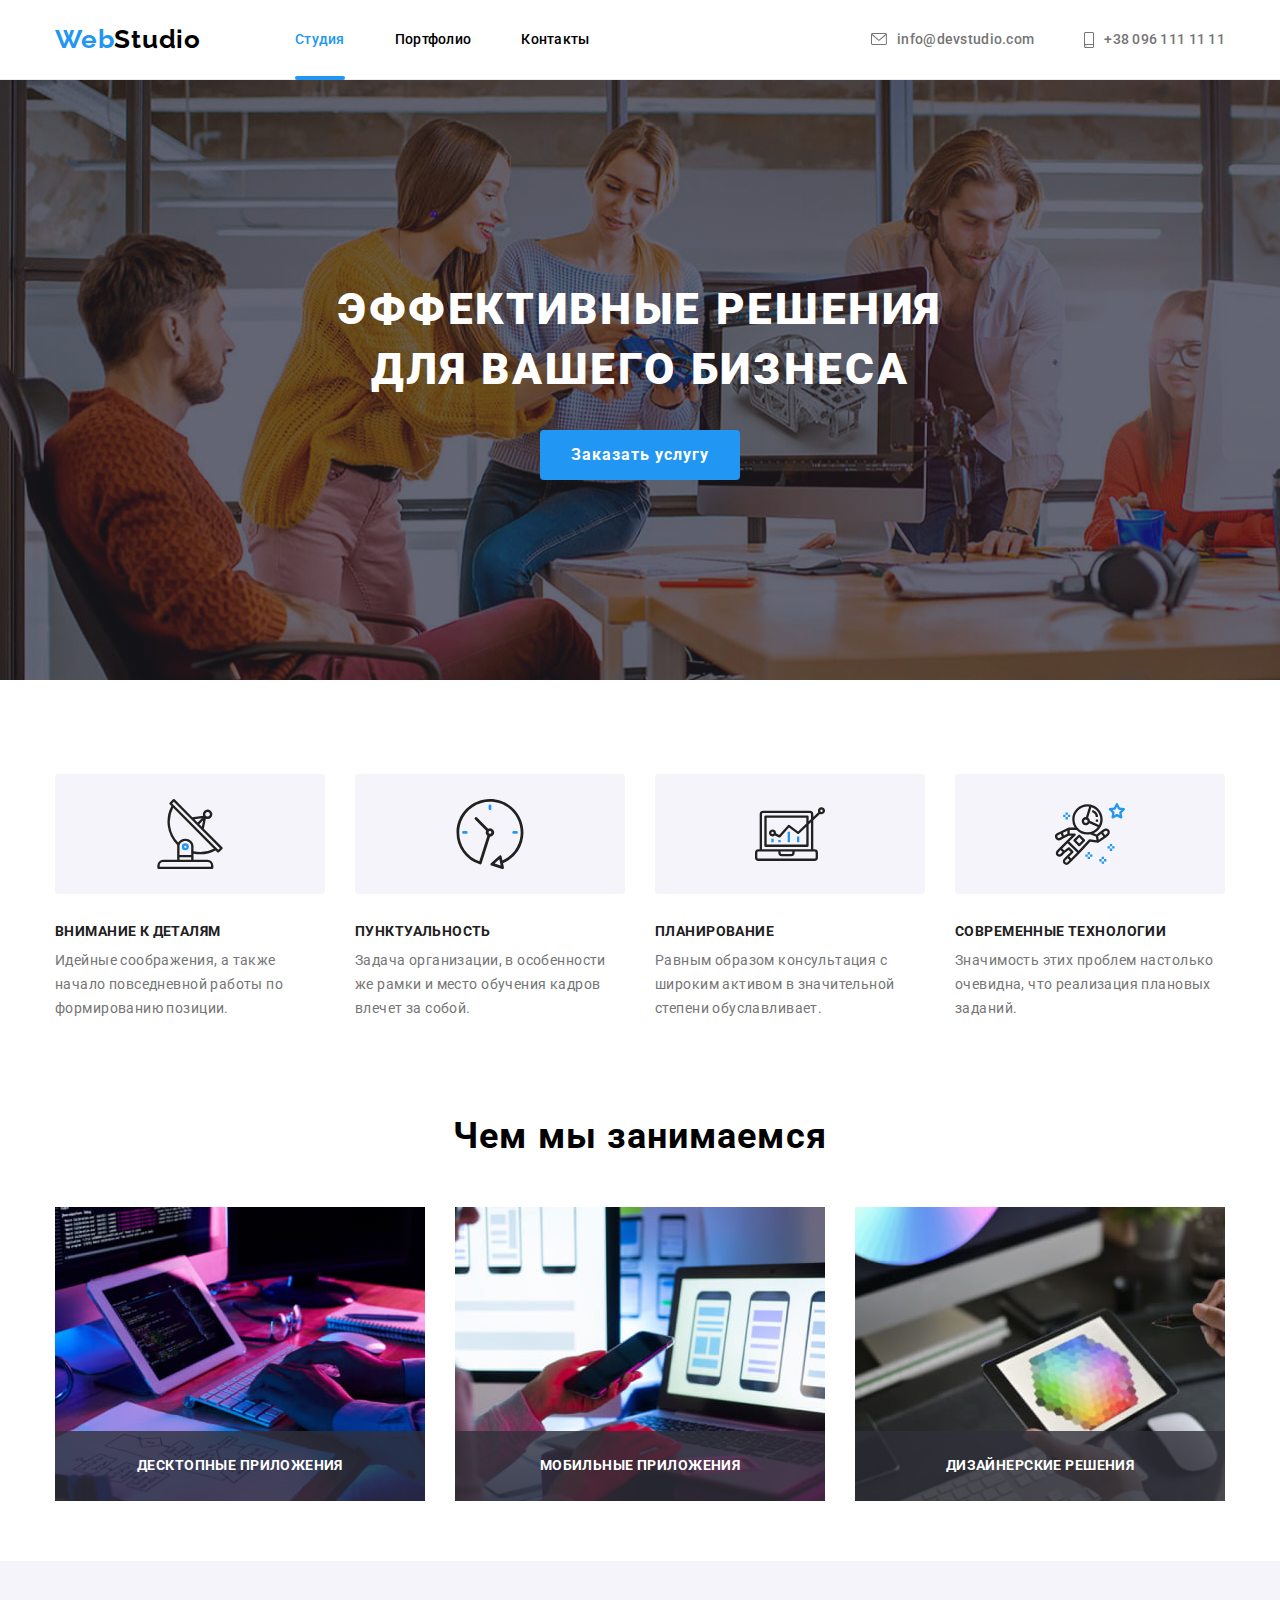
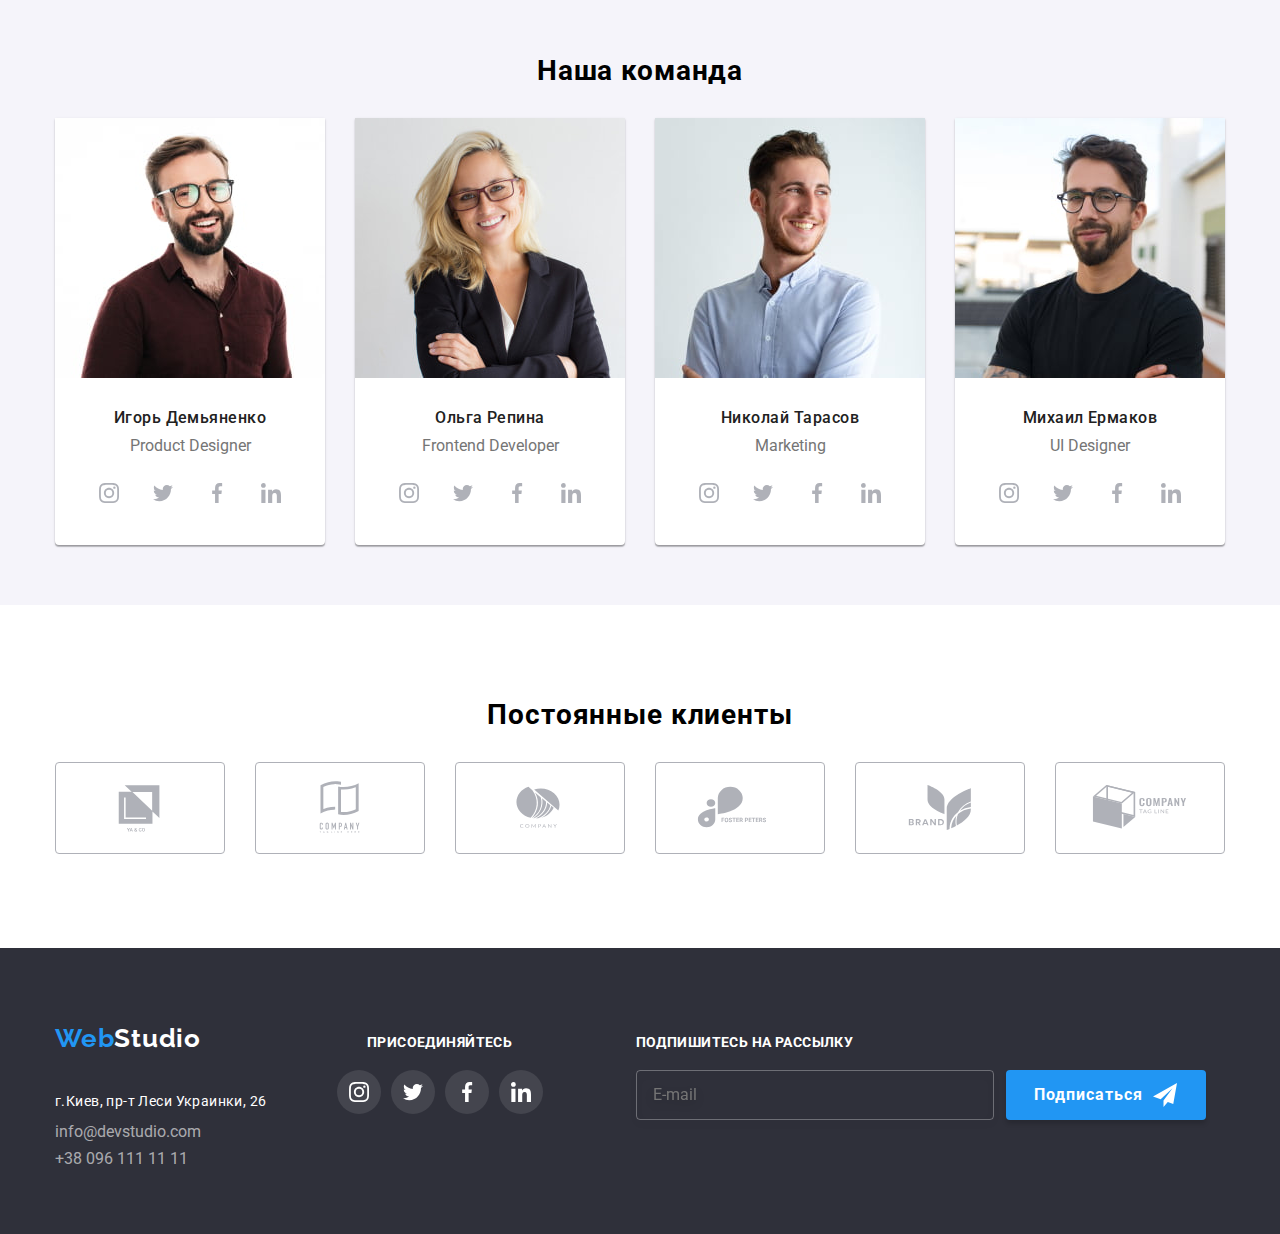
==== commit e00acd61: "main" ====
--- a/index.html
+++ b/index.html
@@ -60,7 +60,7 @@
                     </li>
                 </ul>
 
-                <button class="menu-button" type="button" data-menu-button aria-expanded="false">
+                <button class="menu-button" type="button" data-menu-button>
                     <svg class="menu-icon" width="40" height="40">
                         <use
                             class="menu-icon-open"
@@ -73,10 +73,14 @@
                     </svg>
                 </button>
 
-                <div class="mobile-menu" data-menu aria-expanded="false">
+                <div class="mobile-menu" data-menu>
                     <ul class="mobile-menu__list">
                         <li class="mobile-menu__item">
-                            <a href="./index.html" class="link mobile-menu__link">Студия</a>
+                            <a
+                                href="./index.html"
+                                class="link mobile-menu__link mobile-menu--current-link"
+                                >Студия</a
+                            >
                         </li>
                         <li class="mobile-menu__item">
                             <a href="./portfolio.html" class="link mobile-menu__link">Портфолио</a>
@@ -152,10 +156,7 @@
         <main>
             <section class="hero">
                 <div class="container">
-                    <h1 class="hero__title">
-                        ЭФФЕКТИВНЫЕ РЕШЕНИЯ <br />
-                        ДЛЯ ВАШЕГО БИЗНЕСА
-                    </h1>
+                    <h1 class="hero__title">ЭФФЕКТИВНЫЕ РЕШЕНИЯ ДЛЯ ВАШЕГО БИЗНЕСА</h1>
                     <button class="hero__button" type="button" data-modal-open>
                         Заказать услугу
                     </button>
@@ -238,15 +239,15 @@
                                 </span>
 
                                 <span class="form-service__text-terms"
-                                    >Соглашаюсь с рассылкой и принимаю</span
-                                >
-                                <a
-                                    class="form-service__link-terms"
-                                    href="/"
-                                    target="_blank"
-                                    rel="noopener noreferrer"
-                                >
-                                    Условия договора</a
+                                    >Соглашаюсь с рассылкой и принимаю&#160;
+                                    <a
+                                        class="form-service__link-terms"
+                                        href="/"
+                                        target="_blank"
+                                        rel="noopener noreferrer"
+                                    >
+                                        Условия договора</a
+                                    ></span
                                 >
                             </label>
 
@@ -347,7 +348,6 @@
                         </li>
                         <li class="global__item">
                             <div class="global__thumb">
-
                                 <picture>
                                     <!-- Desktop pictures -->
                                     <source
@@ -361,12 +361,12 @@
 
                                     <!-- Default picture -->
 
-                                <img
-                                    src="./images/global/global2.jpg"
-                                    alt="Marketing"
-                                    width="370"
-                                    height="294"
-                                loading="lazy"
+                                    <img
+                                        src="./images/global/global2.jpg"
+                                        alt="Marketing"
+                                        width="370"
+                                        height="294"
+                                        loading="lazy"
                                     />
                                 </picture>
                                 <p class="global__label">Мобильные приложения</p>
@@ -374,7 +374,6 @@
                         </li>
                         <li class="global__item">
                             <div class="global__thumb">
-
                                 <picture>
                                     <!-- Desktop pictures -->
                                     <source
@@ -388,14 +387,14 @@
 
                                     <!-- Default picture -->
 
-                                <img
-                                    src="./images/global/global3.jpg"
-                                    alt="UI/UX design"
-                                    width="370"
-                                    height="294"
-                                loading="lazy"
+                                    <img
+                                        src="./images/global/global3.jpg"
+                                        alt="UI/UX design"
+                                        width="370"
+                                        height="294"
+                                        loading="lazy"
                                     />
-                                    </picture>
+                                </picture>
                                 <p class="global__label">Дизайнерские решения</p>
                             </div>
                         </li>
--- a/css/main.min.css
+++ b/css/main.min.css
@@ -1,2 +1,2 @@
-:root{--primary-text: #757575;--title-text: #212121;--accent-logo: #2196f3;--primary-bg: #ffffff;--title-logo: #000000;--footer-logo: #ffffff;--hero-bg-color: #c4c4c4;--footer-bg: #2f303a;--team-section-bg: #f5f4fa;--footer-contacts-color: rgba(255, 255, 255, 0.6);--primary-social-link-color: #afb1b8;--accent-social-link-color: #ffffff;--items-number: 3;--indent: 30px;--main-font: 'Roboto', sans-serif;--logo-font: 'Raleway', sans-serif}h1,h2,h3,h4,p,ul{margin:0;padding-inline-start:0px}img,svg{display:block;max-width:100%;height:auto}body{font-family:var(--main-font);color:var(--primary-text);margin:0px}.container{margin:0px auto;padding:0px 15px;width:100%}.section{padding-bottom:60px}.titles{font-weight:700;font-size:28px;line-height:1.17;text-align:center;letter-spacing:0.03em;color:var(--title-logo);margin-bottom:30px;margin-top:0px}@media screen and (min-width: 480px){.container{min-width:480px}}@media screen and (min-width: 768px){.container{min-width:768px}}@media screen and (min-width: 1200px){.container{max-width:1200px}}.page-header{background-color:var(--primary-bg);border-bottom:1px solid #ececec}.page-header--container{position:relative;display:flex;align-items:center}.link{list-style-type:none;text-decoration:none;color:var(--title-logo);transition-property:color;transition-duration:250ms;transition-timing-function:cubic-bezier(0.4, 0, 0.2, 1)}.link:hover,.link:focus{color:var(--accent-logo)}.current-link{position:relative;color:var(--accent-logo)}.current-link::after{content:'';position:absolute;bottom:-1px;left:0;width:100%;height:4px;color:var(--accent-logo);background-color:var(--accent-logo);border-radius:2px}.logo{display:block;font-family:var(--logo-font);font-weight:700;font-size:24px;letter-spacing:0.03em;color:var(--accent-logo);padding-top:16px;padding-bottom:16px;text-decoration:none}@media screen and (min-width: 768px){.logo{margin-right:88px}}@media screen and (min-width: 1200px){.logo{font-size:26px;margin-right:94px}}.logo--black{color:var(--title-logo)}.logo--white{color:var(--footer-logo)}.logo--margin{display:flex;justify-content:center;margin-right:0;margin-bottom:20px}@media screen and (min-width: 1200px){.logo--margin{justify-content:flex-start}}.nav-menu{display:none}@media screen and (min-width: 768px){.nav{display:flex;flex-direction:row;align-items:center}.nav-menu{display:flex;list-style:none;text-decoration:none;font-weight:500;font-size:14px;line-height:1.1;letter-spacing:0.02em;padding-left:0;margin:0px}.nav-menu__item:not(:last-child){margin-right:50px}.nav-menu__link{display:block;padding-top:32px;padding-bottom:32px}}@media screen and (min-width: 1200px){.nav{display:flex;flex-direction:row;align-items:center}.nav-menu{display:flex;list-style:none;text-decoration:none;font-weight:500;font-size:14px;line-height:1.1;letter-spacing:0.02em;padding-left:0;margin:0px}.nav-menu__item:not(:last-child){margin-right:50px}.nav-menu__link{display:block;padding-top:32px;padding-bottom:32px}}.contacts{display:none}@media screen and (min-width: 768px){.contacts{display:flex;flex-direction:column;align-items:flex-start;list-style-type:none;text-decoration:none;font-weight:500;font-size:12px;line-height:1.1;letter-spacing:0.02em;margin-left:auto}.contacts__link{display:flex;align-items:center;color:var(--primary-text);transition-property:color;transition-duration:250ms;transition-timing-function:cubic-bezier(0.4, 0, 0.2, 1)}.contacts__link:hover,.contacts__link:focus{color:var(--accent-logo)}.contacts__icon{fill:currentColor;margin-right:10px;transition-property:fill;transition-duration:250ms;transition-timing-function:cubic-bezier(0.4, 0, 0.2, 1)}.contacts__link:hover>.contacts__icon{fill:var(--accent-logo)}.contacts__list:not(:last-child){margin-bottom:10px}}@media screen and (min-width: 1200px){.contacts{display:flex;align-items:center;flex-direction:row;align-items:flex-start;font-size:14px;margin-left:auto}.contacts__list:not(:last-child){margin-bottom:0;margin-right:50px}}.menu-button{width:40px;height:40px;padding:0;margin-left:auto;display:flex;align-items:center;justify-content:center;background-color:transparent;border:none;cursor:pointer;z-index:10;transition:fill 250ms cubic-bezier(0.4, 0, 0.2, 1)}.menu-button:hover,.menu-button:focus{fill:var(--accent-logo)}@media screen and (min-width: 768px){.menu-button{display:none}}.menu-icon-open{opacity:1;transition:250ms cubic-bezier(0.4, 0, 0.2, 1)}.menu-button.is-open .menu-icon-open{opacity:0}.menu-icon-close{opacity:0;transition:250ms cubic-bezier(0.4, 0, 0.2, 1)}.menu-button.is-open .menu-icon-close{opacity:1}.mobile-menu{position:fixed;top:0;left:0;display:flex;flex-direction:column;z-index:5;width:100vw;height:100%;padding-top:48px;padding-bottom:48px;padding-left:40px;background-color:#fff;transform:translateX(100%);transition:250ms cubic-bezier(0.4, 0, 0.2, 1)}.mobile-menu.is-open{transform:translateX(0)}.mobile-menu__list{list-style:none;font-weight:500;font-size:40px;line-height:1.175;text-align:left;letter-spacing:0.02em;margin-bottom:auto}.mobile-menu__item:not(last-child){margin-bottom:32px}.mobile-menu__contacts{margin-top:auto;padding-bottom:64px}.mobile-menu__contact-list{list-style:none;text-decoration:none}.mobile-menu__link-tel{margin-bottom:32px;font-weight:500;font-size:34px;line-height:1.17;letter-spacing:0.02em;color:var(--accent-logo)}.mobile-menu__link-mail{font-weight:500;font-size:24px;line-height:28px;letter-spacing:0.02em;color:var(--primary-text)}.mobile-menu__contact-item:not(last-child){margin-bottom:32px}.menu-socials{display:flex;flex-direction:row;list-style:none;text-decoration:none}.menu-socials__item:not(:last-child){border-right:1px solid rgba(33,33,33,0.2)}.menu-socials__item:nth-child(1){padding-right:10px}.menu-socials__item:nth-child(2),.menu-socials__item:nth-child(3){padding-right:10px;padding-left:10px}.menu-socials__item:nth-child(4){padding-left:10px}.menu-socials-link{font-weight:500;font-size:18px;line-height:1.22;letter-spacing:0.02em;color:var(--accent-logo)}.hero{background-color:var(--hero-bg-color);background-image:linear-gradient(to bottom, rgba(47,48,58,0.4), rgba(47,48,58,0.4)),url(../images/hero/header-mob.jpg);background-repeat:no-repeat;background-size:cover;max-width:1600px;margin:auto;padding-top:118px;padding-bottom:118px}@media (min-device-pixel-ratio: 2), (-webkit-min-device-pixel-ratio: 2), (min-resolution: 192dpi), (min-resolution: 2dppx){.hero{background-image:linear-gradient(to bottom, rgba(47,48,58,0.4), rgba(47,48,58,0.4)),url(../images/hero/header-mob-2x.jpg)}}@media screen and (min-width: 768px){.hero{background-image:linear-gradient(to bottom, rgba(47,48,58,0.4), rgba(47,48,58,0.4)),url(../images/hero/header-tablet.jpg)}}@media screen and (min-width: 768px) and (min-device-pixel-ratio: 2), screen and (min-width: 768px) and (-webkit-min-device-pixel-ratio: 2), screen and (min-width: 768px) and (min-resolution: 192dpi), screen and (min-width: 768px) and (min-resolution: 2dppx){.hero{background-image:linear-gradient(to bottom, rgba(47,48,58,0.4), rgba(47,48,58,0.4)),url(../images/hero/header-tablet-2x.jpg)}}@media screen and (min-width: 1200px){.hero{background-image:linear-gradient(to bottom, rgba(47,48,58,0.4), rgba(47,48,58,0.4)),url(../images/hero/header-desktop.jpg);padding-top:200px;padding-bottom:200px}}@media screen and (min-width: 1200px) and (min-device-pixel-ratio: 2), screen and (min-width: 1200px) and (-webkit-min-device-pixel-ratio: 2), screen and (min-width: 1200px) and (min-resolution: 192dpi), screen and (min-width: 1200px) and (min-resolution: 2dppx){.hero{background-image:linear-gradient(to bottom, rgba(47,48,58,0.4), rgba(47,48,58,0.4)),url(../images/hero/header-desktop-2x.jpg)}}.hero__title{width:360px;height:84px;font-weight:900;font-size:26px;line-height:1.62;text-align:center;letter-spacing:0.06em;text-transform:uppercase;color:var(--footer-logo);margin:auto;margin-bottom:30px}@media screen and (min-width: 1200px){.hero__title{width:696px;height:120px;font-size:44px;line-height:1.36}}.hero__button{display:block;width:200px;height:50px;margin:auto;background-color:var(--accent-logo);color:var(--footer-logo);border-radius:4px;font-family:inherit;font-weight:700;font-size:16px;line-height:1.875;letter-spacing:0.06em;border:0;cursor:pointer;transition:background-color 250ms cubic-bezier(0.4, 0, 0.2, 1),box-shadow 250ms cubic-bezier(0.4, 0, 0.2, 1)}.hero__button:hover,.hero__button:focus{background-color:#188ce8;box-shadow:0px 4px 4px rgba(0,0,0,0.15)}.form-service__btn-close{position:absolute;right:8px;top:8px;width:30px;height:30px;background-color:transparent;border:1px solid rgba(0,0,0,0.1);border-radius:50%;cursor:pointer;display:flex;justify-content:center;align-items:center;transition:fill 250ms cubic-bezier(0.4, 0, 0.2, 1)}.form-service__btn-close:hover,.form-service__btn-close:focus{fill:var(--accent-logo)}.filter__btn{background-color:var(--team-section-bg);color:var(--title-text);border-radius:4px;border:0px;font-family:inherit;font-weight:500;font-size:16px;line-height:1.625;text-align:center;letter-spacing:0.03em;padding:6px 22px;transition-property:color, background-color, box-shadow;transition-duration:250ms;transition-timing-function:cubic-bezier(0.4, 0, 0.2, 1)}.filter__btn:hover,.filter__btn:focus{background-color:var(--accent-logo);color:var(--footer-logo);box-shadow:0px 3px 1px rgba(0,0,0,0.1),0px 1px 2px rgba(0,0,0,0.08),0px 2px 2px rgba(0,0,0,0.12)}.backdrop{position:fixed;top:0;left:0;z-index:20;width:100vw;height:100vh;background-color:rgba(0,0,0,0.2);opacity:1;visibility:visible;pointer-events:initial;transition:opacity 0.3s cubic-bezier(0.4, 0, 0.2, 1),visibility 0.2s cubic-bezier(0.4, 0, 0.2, 1)}.backdrop.is-hidden{opacity:0;visibility:hidden;pointer-events:none}.form-service{position:absolute;top:50%;left:50%;padding:40px;width:400px;height:600px;background-color:var(--primary-bg);box-shadow:0px 1px 3px rgba(0,0,0,0.12),0px 1px 1px rgba(0,0,0,0.14),0px 2px 1px rgba(0,0,0,0.2);border-radius:4px;opacity:1;visibility:visible;pointer-events:initial;transform:translate(-50%, -50%) scale(1) rotate(1turn);transition:opacity 0.5s cubic-bezier(0.4, 0, 0.2, 1),transform 0.5s cubic-bezier(0.4, 0, 0.2, 1)}@media screen and (min-width: 480px){.form-service{width:450px;height:609px}}@media screen and (min-width: 1200px){.form-service{width:528px;height:581px}}.form-service__legend{display:inline-block;margin-bottom:12px;font-family:'Roboto';font-weight:700;font-size:20px;line-height:1.15;text-align:center;letter-spacing:0.03em;color:#212121}.form-service__label{position:relative;display:flex;flex-direction:column;margin-bottom:10px}.form-service__icon{position:absolute;bottom:12px;left:12px;fill:#212121;transition:fill 250ms cubic-bezier(0.4, 0, 0.2, 1)}.form-service__label-name{margin-bottom:4px;font-family:'Roboto';font-weight:400;font-size:12px;line-height:1.17;letter-spacing:0.01em;color:#757575}.form-service__input-field{padding-left:40px;height:40px;border:1px solid rgba(33,33,33,0.2);outline:transparent;border-radius:4px;transition:border 250ms cubic-bezier(0.4, 0, 0.2, 1)}.form-service__textarea{padding:12px 16px;height:120px;border:1px solid rgba(33,33,33,0.2);border-radius:4px;outline:transparent;resize:none;transition:border 250ms cubic-bezier(0.4, 0, 0.2, 1)}.form-service__input-field:focus,.form-service__input-field:hover,.form-service__textarea:hover,.form-service__textarea:focus,.form-service__input-field:focus-within,.form-service__textarea:focus-within{border:1px solid var(--accent-logo);outline:0;outline-offset:0}.form-service__input-field:focus ~ .form-service__icon,.form-service__input-field:hover ~ .form-service__icon,.form-service__input-field:focus-within ~ .form-service__icon{fill:var(--accent-logo);outline:0;outline-offset:0}.form-service__textarea::placeholder{font-family:'Roboto';font-weight:400;font-size:12px;line-height:1.17;letter-spacing:0.01em;color:rgba(117,117,117,0.5)}.form-service__label.terms{position:relative;display:flex;flex-direction:row;justify-content:center;align-items:center;margin-top:20px;margin-bottom:30px;margin-left:auto}.form-service__checkbox{position:absolute;top:-1px;left:0;display:inline-block}.form-service__checkbox.is-hidden{opacity:0;pointer-events:visible}.form-service__checkbox-icon{position:relative;display:flex;flex-shrink:0;margin-right:8px;width:16px;height:15px;border:1px solid #212121;border-radius:2px;transition:background-color 250ms cubic-bezier(0.4, 0, 0.2, 1),border-color 250ms cubic-bezier(0.4, 0, 0.2, 1)}.form-service__checkbox:checked ~ .form-service__checkbox-icon{border-color:#2196f3;background-color:#2196f3}.form-service__text-terms{display:inline-block;margin-right:4px;font-family:'Roboto';font-weight:400;font-size:10px;line-height:1.17;letter-spacing:0.03em;color:var(--primary-text)}@media screen and (min-width: 480px){.form-service__text-terms{font-size:12px;line-height:1.7}}@media screen and (min-width: 1200px){.form-service__text-terms{font-size:14px;line-height:1.7}}.form-service__link-terms{display:inline-block;font-family:'Roboto';font-weight:400;font-size:10px;line-height:1.17;letter-spacing:0.03em;text-decoration:underline;color:var(--accent-logo)}@media screen and (min-width: 480px){.form-service__link-terms{font-size:12px;line-height:1.7}}@media screen and (min-width: 1200px){.form-service__link-terms{font-size:14px;line-height:1.7}}.form-service__checkbox-icon--active{position:absolute;top:-1px;left:0}.backdrop.is-hidden .form-service{transform:translate(-3000%, -200%) scale(0) rotate(0);opacity:0;pointer-events:none}.visually-hidden{position:absolute;white-space:nowrap;width:1px;height:1px;overflow:hidden;border:0;padding:0;clip:rect(0 0 0 0);clip-path:inset(50%);margin:-1px}.features{padding-top:60px;padding-bottom:60px}@media screen and (min-width: 1200px){.features{padding-top:94px;padding-bottom:94px}}.features__list{list-style-type:none;display:flex;flex-wrap:wrap;flex-basis:auto;gap:30px;padding-left:0px}.features__item{max-width:450px}@media screen and (min-width: 768px){.features__item{max-width:354px}}@media screen and (min-width: 1200px){.features__item{max-width:270px}}.features__picture-area{display:flex;justify-content:center;align-items:center;background-color:var(--team-section-bg);border-radius:4px;height:120px;margin-bottom:30px}.features__article-title{color:var(--title-text);font-weight:700;font-size:14px;line-height:1.1;letter-spacing:0.03em;text-transform:uppercase;margin-bottom:10px;text-align:center}@media screen and (min-width: 768px){.features__article-title{text-align:left}}.features__text{font-size:14px;line-height:1.7;letter-spacing:0.03em}.global{display:none}@media screen and (min-width: 1200px){.global{display:block}}.global__title{font-weight:700;font-size:36px;line-height:1.17;text-align:center;letter-spacing:0.03em;color:var(--title-logo);margin-bottom:50px}.global__list{list-style-type:none;display:flex;flex-direction:row;padding-left:0px}.global__item:not(:last-child){margin-right:30px}.global__thumb{position:relative;z-index:-1}.global__thumb>.global__label{position:absolute;bottom:0;left:0;width:100%;height:70px;padding:27px 0;font-family:'Roboto';font-weight:700;font-size:14px;line-height:1.14;text-align:center;letter-spacing:0.03em;text-transform:uppercase;background-color:rgba(47,48,58,0.8);color:var(--footer-logo)}.team{background-color:var(--team-section-bg);padding-top:60px}@media screen and (min-width: 1200px){.team{padding-top:94px}}.team__list{list-style-type:none;display:flex;flex-wrap:wrap;flex-basis:auto;gap:30px;padding-left:0px}.team__card{background-color:var(--primary-bg);box-shadow:0px 1px 3px rgba(0,0,0,0.12),0px 1px 1px rgba(0,0,0,0.14),0px 2px 1px rgba(0,0,0,0.2);border-radius:0px 0px 4px 4px;max-width:450px}@media screen and (min-width: 768px){.team__card{max-width:354px}}@media screen and (min-width: 1200px){.team__card{max-width:270px}}.team__name-people{font-weight:500;font-size:16px;line-height:1.1875;text-align:center;letter-spacing:0.03em;color:var(--title-text);margin-bottom:10px}.team__card--positioning{padding-top:30px;padding-bottom:30px;text-align:center}.team__card--positioning>p{margin-bottom:16px}.social-links{display:flex;justify-content:center;list-style:none}.social-links__item:not(:last-child){margin-right:10px}.social-links__link{display:flex;background-color:#ffffff;border-radius:50%;width:44px;height:44px;justify-content:center;align-items:center;transition-property:background-color;transition-duration:250ms;transition-timing-function:cubic-bezier(0.4, 0, 0.2, 1)}.social-links__link--fill-grey{fill:var(--primary-social-link-color);transition-property:fill;transition-duration:250ms;transition-timing-function:cubic-bezier(0.4, 0, 0.2, 1)}.social-links__link:hover,.social-links__link:focus{background-color:var(--accent-logo)}.social-links__link:hover>.social-links__link--fill-grey,.social-links__link:focus>.social-links__link--fill-grey{fill:var(--accent-social-link-color)}.social-links__link--bg{display:flex;background-color:rgba(255,255,255,0.1)}.social-links__link--bg:hover,.social-links__link--bg:focus{background-color:var(--accent-logo)}.social-links__link--bg:hover>.social-links__icon--white,.social-links__link--bg:focus>.social-links__icon--white{fill:var(--accent-social-link-color)}.social-links__icon--white{fill:var(--accent-social-link-color);transition-property:fill;transition-duration:250ms;transition-timing-function:cubic-bezier(0.4, 0, 0.2, 1)}.clients{background-color:var(--primary-bg);padding-top:60px;padding-bottom:60px}@media screen and (min-width: 1200px){.clients{padding-top:94px;padding-bottom:94px}}.clients__list{list-style:none;display:flex;flex-wrap:wrap;flex-basis:auto;gap:30px;justify-content:center;align-items:center}.clients__item{display:flex}.clients__icon{display:flex;width:170px;height:92px;border:1px solid var(--primary-social-link-color);border-radius:4px;justify-content:center;align-items:center;transition-property:border-color;transition-duration:250ms;transition-timing-function:cubic-bezier(0.4, 0, 0.2, 1)}.clients__icon--fill{fill:var(--primary-social-link-color);transition-property:fill;transition-duration:250ms;transition-timing-function:cubic-bezier(0.4, 0, 0.2, 1)}.clients__icon:hover,.clients__icon:focus{border-color:var(--accent-logo)}.clients__icon:hover>.clients__icon--fill,.clients__icon:focus>.clients__icon--fill{fill:var(--accent-logo)}.footer{background-color:var(--footer-bg);padding-top:60px;padding-bottom:60px}.footer--positioning{display:flex;flex-direction:column;align-items:center}@media screen and (min-width: 768px){.footer--positioning{flex-direction:row;flex-wrap:wrap;align-items:center;justify-content:center}}@media screen and (min-width: 1200px){.footer--positioning{flex-direction:row;flex-wrap:nowrap;align-items:baseline;justify-content:flex-start}}.footer-contacts{display:block}@media screen and (min-width: 768px){.footer-contacts{margin-right:70px}}@media screen and (min-width: 1200px){.footer-contacts{margin-right:70px}}.footer-contacts__list{display:flex;flex-direction:column;align-items:center;font-style:normal;list-style-type:none;margin-bottom:60px}@media screen and (min-width: 1200px){.footer-contacts__list{align-items:flex-start;margin-bottom:0}}.footer-contacts__item:not(:last-child){margin-bottom:9px}.footer-contacts__link-address{text-decoration:none;color:var(--footer-logo);font-weight:400;font-size:14px;line-height:1.71;letter-spacing:0.03em;transition-property:color, background-color, border-shadow;transition-duration:250ms;transition-timing-function:cubic-bezier(0.4, 0, 0.2, 1)}.footer-contacts__link-address:hover,.footer-contacts__link-address:focus{color:var(--accent-logo);transition-duration:250ms;transition-timing-function:cubic-bezier(0.4, 0, 0.2, 1)}.footer-contacts__link{color:var(--footer-contacts-color);text-decoration:none;transition-property:color;transition-duration:250ms;transition-timing-function:cubic-bezier(0.4, 0, 0.2, 1)}.footer-contacts__link:hover,.footer-contacts__link:focus{color:var(--accent-logo);transition-duration:250ms;transition-timing-function:cubic-bezier(0.4, 0, 0.2, 1)}.footer-social{display:flex;flex-direction:column;justify-content:center;align-items:center;margin-bottom:60px}@media screen and (min-width: 768px){.footer-social{margin-left:70px}}@media screen and (min-width: 1200px){.footer-social{justify-content:flex-start;margin-left:0px}}.footer-social__title{display:flex;justify-content:center;font-weight:700;font-size:14px;line-height:16px;letter-spacing:0.03em;text-transform:uppercase;margin-bottom:20px;color:var(--footer-logo)}@media screen and (min-width: 1200px){.footer-social__title{justify-content:flex-start}}.subscribe{padding-left:15px;padding-right:15px}@media screen and (min-width: 1200px){.subscribe{padding-left:93px;padding-right:0px}}.subscribe__label{display:flex;flex-direction:row;flex-wrap:wrap;justify-content:center;width:100%}.subscribe__input{display:flex;margin-bottom:20px;padding-left:16px;height:50px;border:1px solid rgba(255,255,255,0.3);filter:drop-shadow(0px 4px 4px rgba(0,0,0,0.15));border-radius:4px;color:var(--footer-contacts-color);background-color:transparent;outline:transparent}@media screen and (min-width: 480px){.subscribe__input{width:450px}}@media screen and (min-width: 768px){.subscribe__input{margin-right:12px;width:450px}}@media screen and (min-width: 1200px){.subscribe__input{margin-right:12px;width:358px}}.subscribe__button{display:flex;flex-direction:row;justify-content:center;align-items:center;width:200px;height:50px;background-color:var(--accent-logo);color:var(--footer-logo);box-shadow:0px 4px 4px rgba(0,0,0,0.15);border-radius:4px;font-family:inherit;font-weight:700;font-size:16px;line-height:1.875;letter-spacing:0.06em;border:0px;cursor:pointer}.subscribe__icon{display:block;fill:var(--footer-logo);margin-left:10px}.portfolio{display:flex;align-items:center;padding-bottom:60px;padding-top:60px}.filter{list-style-type:none;text-decoration:none;display:flex;flex-direction:row;flex-wrap:wrap;align-items:flex-start;margin-bottom:40px}@media screen and (min-width: 768px){.filter{justify-content:center;margin-bottom:30px}}@media screen and (min-width: 1200px){.filter{margin-bottom:50px}}.filter__item:not(:last-child){margin-right:8px;margin-bottom:15px}.projects{list-style:none;text-decoration:none;padding-left:0px;display:flex;flex-wrap:wrap;flex-basis:calc(100% - (30px * (3 - 1) / 3));gap:30px;justify-content:center}.projects__item{display:flex;background-color:#ffffff;z-index:0;max-width:450px}@media screen and (min-width: 768px){.projects__item{max-width:354px}}@media screen and (min-width: 1200px){.projects__item{max-width:370px}}.projects__card{padding:20px 24px 20px 24px;border-bottom:1px solid #eeeeee;border-left:1px solid #eeeeee;border-right:1px solid #eeeeee}.projects__card>p{display:flex}.project__title{font-weight:700;font-size:18px;line-height:2;letter-spacing:0.06em;color:var(--title-logo);margin-bottom:4px}.projects__link{display:block;text-decoration:none;font-family:'Roboto', sans-serif;color:var(--primary-text);transition-property:box-shadow;transition-duration:250ms;transition-timing-function:cubic-bezier(0.4, 0, 0.2, 1)}.projects__link:hover,.projects__link:focus{box-shadow:0px 1px 1px rgba(0,0,0,0.12),0px 4px 4px rgba(0,0,0,0.06),1px 4px 6px rgba(0,0,0,0.16)}.meta-block{position:relative;overflow:hidden}.meta-block__text{position:absolute;top:0;left:0;transform:translateY(100%);background-color:rgba(33,150,243,0.9);max-width:450px;height:294px;opacity:0;transition:opacity 250ms cubic-bezier(0.4, 0, 0.2, 1),visibility 250ms,transform 250ms cubic-bezier(0.4, 0, 0.2, 1);font-weight:400;font-size:18px;line-height:1.56;letter-spacing:0.03em;padding:63px 24px;color:var(--accent-social-link-color)}@media screen and (min-width: 768px){.meta-block__text{max-width:354px}}@media screen and (min-width: 1200px){.meta-block__text{max-width:370px}}.projects__link:hover .meta-block__text,.projects__link:focus .meta-block__text{transform:translateY(0%);opacity:1}
+:root{--primary-text: #757575;--title-text: #212121;--accent-logo: #2196f3;--primary-bg: #ffffff;--title-logo: #000000;--footer-logo: #ffffff;--hero-bg-color: #c4c4c4;--footer-bg: #2f303a;--team-section-bg: #f5f4fa;--footer-contacts-color: rgba(255, 255, 255, 0.6);--primary-social-link-color: #afb1b8;--accent-social-link-color: #ffffff;--items-number: 3;--indent: 30px;--main-font: 'Roboto', sans-serif;--logo-font: 'Raleway', sans-serif}h1,h2,h3,h4,p,ul{margin:0;padding-inline-start:0px}img,svg{display:block;max-width:100%;height:auto}body{font-family:var(--main-font);color:var(--primary-text);margin:0px}body.no-scroll{overflow:hidden}.container{margin:0px auto;padding:0px 15px;width:100%}.section{padding-bottom:60px}.titles{font-weight:700;font-size:28px;line-height:1.17;text-align:center;letter-spacing:0.03em;color:var(--title-logo);margin-bottom:30px;margin-top:0px}@media screen and (min-width: 480px){.container{width:480px}}@media screen and (min-width: 768px){.container{width:768px}}@media screen and (min-width: 1200px){.container{width:1200px}}.page-header{background-color:var(--primary-bg);border-bottom:1px solid #ececec}.page-header--container{position:relative;display:flex;align-items:center}.link{list-style:none;text-decoration:none;color:var(--title-logo);transition-property:color;transition-duration:250ms;transition-timing-function:cubic-bezier(0.4, 0, 0.2, 1)}.link:hover,.link:focus{color:var(--accent-logo)}.current-link{position:relative;color:var(--accent-logo);text-decoration:none}.current-link::after{content:'';position:absolute;bottom:-1px;left:0;width:100%;height:4px;color:var(--accent-logo);background-color:var(--accent-logo);border-radius:2px}.logo{display:block;font-family:var(--logo-font);font-weight:700;font-size:24px;letter-spacing:0.03em;color:var(--accent-logo);padding-top:16px;padding-bottom:16px;text-decoration:none}@media screen and (min-width: 768px){.logo{margin-right:88px}}@media screen and (min-width: 1200px){.logo{font-size:26px;margin-right:94px}}.logo--black{color:var(--title-logo)}.logo--white{color:var(--footer-logo)}.logo--margin{display:flex;justify-content:center;margin-right:0;margin-bottom:20px}@media screen and (min-width: 1200px){.logo--margin{justify-content:flex-start}}.nav-menu{display:none}@media screen and (min-width: 768px){.nav{display:flex;flex-direction:row;align-items:center}.nav-menu{display:flex;list-style:none;text-decoration:none;font-weight:500;font-size:14px;line-height:1.1;letter-spacing:0.02em;padding-left:0;margin:0px}.nav-menu__item:not(:last-child){margin-right:50px}.nav-menu__link{display:block;padding-top:32px;padding-bottom:32px}}@media screen and (min-width: 1200px){.nav{display:flex;flex-direction:row;align-items:center}.nav-menu{display:flex;list-style:none;text-decoration:none;font-weight:500;font-size:14px;line-height:1.1;letter-spacing:0.02em;padding-left:0;margin:0px}.nav-menu__item:not(:last-child){margin-right:50px}.nav-menu__link{display:block;padding-top:32px;padding-bottom:32px}}.contacts{display:none}@media screen and (min-width: 768px){.contacts{display:flex;flex-direction:column;align-items:flex-start;list-style-type:none;text-decoration:none;font-weight:500;font-size:12px;line-height:1.1;letter-spacing:0.02em;margin-left:auto}.contacts__link{display:flex;align-items:center;color:var(--primary-text);transition-property:color;transition-duration:250ms;transition-timing-function:cubic-bezier(0.4, 0, 0.2, 1)}.contacts__link:hover,.contacts__link:focus{color:var(--accent-logo)}.contacts__icon{fill:currentColor;margin-right:10px;transition-property:fill;transition-duration:250ms;transition-timing-function:cubic-bezier(0.4, 0, 0.2, 1)}.contacts__link:hover>.contacts__icon{fill:var(--accent-logo)}.contacts__list:not(:last-child){margin-bottom:10px}}@media screen and (min-width: 1200px){.contacts{display:flex;align-items:center;flex-direction:row;align-items:flex-start;font-size:14px;margin-left:auto}.contacts__list:not(:last-child){margin-bottom:0;margin-right:50px}}.menu-button{width:40px;height:40px;padding:0;margin-left:auto;display:flex;align-items:center;justify-content:center;background-color:transparent;border:none;cursor:pointer;z-index:10;transition:fill 250ms cubic-bezier(0.4, 0, 0.2, 1)}.menu-button:hover,.menu-button:focus{fill:var(--accent-logo)}@media screen and (min-width: 768px){.menu-button{display:none}}.menu-icon-open{opacity:1;transition:250ms cubic-bezier(0.4, 0, 0.2, 1)}.menu-button.is-open .menu-icon-open{opacity:0}.menu-icon-close{opacity:0;transition:250ms cubic-bezier(0.4, 0, 0.2, 1)}.menu-button.is-open .menu-icon-close{opacity:1}.mobile-menu{position:fixed;top:0;left:0;display:flex;flex-direction:column;z-index:5;width:100vw;height:100%;padding-top:48px;padding-bottom:48px;padding-left:40px;background-color:#fff;transform:translateX(100%);transition:250ms cubic-bezier(0.4, 0, 0.2, 1)}.mobile-menu.is-open{transform:translateX(0)}.mobile-menu__list{list-style:none;font-weight:500;font-size:40px;line-height:1.175;text-align:left;letter-spacing:0.02em;margin-bottom:auto}.mobile-menu__item:not(last-child){margin-bottom:32px}.mobile-menu__contacts{margin-top:auto;padding-bottom:64px}.mobile-menu__contact-list{list-style:none;text-decoration:none}.mobile-menu--current-link{color:var(--accent-logo)}.mobile-menu__link-tel{margin-bottom:32px;font-weight:500;font-size:28px;line-height:1.17;letter-spacing:0.02em;color:var(--accent-logo)}@media screen and (min-width: 480px){.mobile-menu__link-tel{font-size:34px}}.mobile-menu__link-mail{font-weight:500;font-size:24px;line-height:28px;letter-spacing:0.02em;color:var(--primary-text)}.mobile-menu__contact-item:not(last-child){margin-bottom:32px}.menu-socials{display:flex;flex-direction:row;list-style:none;text-decoration:none}.menu-socials__item:not(:last-child){border-right:1px solid rgba(33,33,33,0.2)}.menu-socials__item:nth-child(1){padding-right:10px}@media screen and (max-width: 479px){.menu-socials__item:nth-child(1){padding-right:5px}}.menu-socials__item:nth-child(2),.menu-socials__item:nth-child(3){padding-right:4px;padding-left:4px}@media screen and (max-width: 479px){.menu-socials__item:nth-child(2),.menu-socials__item:nth-child(3){padding-right:4px}}.menu-socials__item:nth-child(4){padding-left:4px}@media screen and (max-width: 479px){.menu-socials__item:nth-child(4){padding-right:4px}}.menu-socials-link{font-weight:500;font-size:18px;line-height:1.22;letter-spacing:0.02em;color:var(--accent-logo)}@media screen and (max-width: 479px){.menu-socials-link{font-size:14px}}.hero{background-color:var(--hero-bg-color);background-image:linear-gradient(to bottom, rgba(47,48,58,0.4), rgba(47,48,58,0.4)),url(../images/hero/header-mob.jpg);background-repeat:no-repeat;background-size:cover;max-width:1600px;margin:auto;padding-top:118px;padding-bottom:118px}@media (min-device-pixel-ratio: 2), (-webkit-min-device-pixel-ratio: 2), (min-resolution: 192dpi), (min-resolution: 2dppx){.hero{background-image:linear-gradient(to bottom, rgba(47,48,58,0.4), rgba(47,48,58,0.4)),url(../images/hero/header-mob-2x.jpg)}}@media screen and (min-width: 768px){.hero{background-image:linear-gradient(to bottom, rgba(47,48,58,0.4), rgba(47,48,58,0.4)),url(../images/hero/header-tablet.jpg)}}@media screen and (min-width: 768px) and (min-device-pixel-ratio: 2), screen and (min-width: 768px) and (-webkit-min-device-pixel-ratio: 2), screen and (min-width: 768px) and (min-resolution: 192dpi), screen and (min-width: 768px) and (min-resolution: 2dppx){.hero{background-image:linear-gradient(to bottom, rgba(47,48,58,0.4), rgba(47,48,58,0.4)),url(../images/hero/header-tablet-2x.jpg)}}@media screen and (min-width: 1200px){.hero{background-image:linear-gradient(to bottom, rgba(47,48,58,0.4), rgba(47,48,58,0.4)),url(../images/hero/header-desktop.jpg);padding-top:200px;padding-bottom:200px}}@media screen and (min-width: 1200px) and (min-device-pixel-ratio: 2), screen and (min-width: 1200px) and (-webkit-min-device-pixel-ratio: 2), screen and (min-width: 1200px) and (min-resolution: 192dpi), screen and (min-width: 1200px) and (min-resolution: 2dppx){.hero{background-image:linear-gradient(to bottom, rgba(47,48,58,0.4), rgba(47,48,58,0.4)),url(../images/hero/header-desktop-2x.jpg)}}.hero__title{width:360px;font-weight:900;font-size:26px;line-height:1.62;text-align:center;letter-spacing:0.06em;text-transform:uppercase;color:var(--footer-logo);margin:auto;margin-bottom:30px}@media screen and (max-width: 479px){.hero__title{font-size:20px;width:300px;line-height:1.6}}@media screen and (min-width: 1200px){.hero__title{width:696px;font-size:44px;line-height:1.36}}.hero__button{display:block;width:200px;height:50px;margin:auto;background-color:var(--accent-logo);color:var(--footer-logo);border-radius:4px;font-family:inherit;font-weight:700;font-size:16px;line-height:1.875;letter-spacing:0.06em;border:0;cursor:pointer;transition:background-color 250ms cubic-bezier(0.4, 0, 0.2, 1),box-shadow 250ms cubic-bezier(0.4, 0, 0.2, 1)}.hero__button:hover,.hero__button:focus{background-color:#188ce8;box-shadow:0px 4px 4px rgba(0,0,0,0.15)}.form-service__btn-close{position:absolute;right:8px;top:8px;width:30px;height:30px;background-color:transparent;border:1px solid rgba(0,0,0,0.1);border-radius:50%;cursor:pointer;display:flex;justify-content:center;align-items:center;transition:fill 250ms cubic-bezier(0.4, 0, 0.2, 1)}.form-service__btn-close:hover,.form-service__btn-close:focus{fill:var(--accent-logo)}.filter__btn{background-color:var(--team-section-bg);color:var(--title-text);border-radius:4px;border:0px;font-family:inherit;font-weight:500;font-size:16px;line-height:1.625;text-align:center;letter-spacing:0.03em;padding:6px 22px;transition-property:color, background-color, box-shadow;transition-duration:250ms;transition-timing-function:cubic-bezier(0.4, 0, 0.2, 1)}.filter__btn:hover,.filter__btn:focus{background-color:var(--accent-logo);color:var(--footer-logo);box-shadow:0px 3px 1px rgba(0,0,0,0.1),0px 1px 2px rgba(0,0,0,0.08),0px 2px 2px rgba(0,0,0,0.12)}.backdrop{position:fixed;top:0;left:0;z-index:20;width:100vw;height:100vh;background-color:rgba(0,0,0,0.2);opacity:1;visibility:visible;pointer-events:initial;transition:opacity 0.3s cubic-bezier(0.4, 0, 0.2, 1),visibility 0.2s cubic-bezier(0.4, 0, 0.2, 1)}.backdrop.is-hidden{opacity:0;visibility:hidden;pointer-events:none}.form-service{position:absolute;top:50%;left:50%;padding:40px;width:100%;max-width:400px;background-color:var(--primary-bg);box-shadow:0px 1px 3px rgba(0,0,0,0.12),0px 1px 1px rgba(0,0,0,0.14),0px 2px 1px rgba(0,0,0,0.2);border-radius:4px;opacity:1;visibility:visible;pointer-events:initial;transform:translate(-50%, -50%);transition:opacity 0.5s cubic-bezier(0.4, 0, 0.2, 1),transform 0.5s cubic-bezier(0.4, 0, 0.2, 1)}@media screen and (min-width: 480px){.form-service{max-width:450px}}@media screen and (min-width: 1200px){.form-service{max-width:528px}}.form-service__legend{display:inline-block;margin-bottom:12px;font-family:'Roboto';font-weight:700;font-size:20px;line-height:1.15;text-align:center;letter-spacing:0.03em;color:#212121}.form-service__label{position:relative;display:flex;flex-direction:column;margin-bottom:10px}.form-service__icon{position:absolute;bottom:12px;left:12px;fill:#212121;transition:fill 250ms cubic-bezier(0.4, 0, 0.2, 1)}.form-service__label-name{margin-bottom:4px;font-family:'Roboto';font-weight:400;font-size:12px;line-height:1.17;letter-spacing:0.01em;color:#757575}.form-service__input-field{padding-left:40px;height:40px;border:1px solid rgba(33,33,33,0.2);outline:transparent;border-radius:4px;transition:border 250ms cubic-bezier(0.4, 0, 0.2, 1)}.form-service__textarea{padding:12px 16px;height:120px;border:1px solid rgba(33,33,33,0.2);border-radius:4px;outline:transparent;resize:none;transition:border 250ms cubic-bezier(0.4, 0, 0.2, 1)}.form-service__input-field:focus,.form-service__input-field:hover,.form-service__textarea:hover,.form-service__textarea:focus,.form-service__input-field:focus-within,.form-service__textarea:focus-within{border:1px solid var(--accent-logo);outline:0;outline-offset:0}.form-service__input-field:focus ~ .form-service__icon,.form-service__input-field:hover ~ .form-service__icon,.form-service__input-field:focus-within ~ .form-service__icon{fill:var(--accent-logo);outline:0;outline-offset:0}.form-service__textarea::placeholder{font-family:'Roboto';font-weight:400;font-size:12px;line-height:1.17;letter-spacing:0.01em;color:rgba(117,117,117,0.5)}.form-service__label.terms{position:relative;display:flex;flex-direction:row;justify-content:center;align-items:center;margin-top:20px;margin-bottom:30px;margin-left:auto}.form-service__checkbox{position:absolute;top:-1px;left:0;display:inline-block}.form-service__checkbox.is-hidden{opacity:0;pointer-events:visible}.form-service__checkbox-icon{position:relative;display:flex;flex-shrink:0;margin-right:8px;width:16px;height:15px;border:1px solid #212121;border-radius:2px;transition:background-color 250ms cubic-bezier(0.4, 0, 0.2, 1),border-color 250ms cubic-bezier(0.4, 0, 0.2, 1)}.form-service__checkbox:checked ~ .form-service__checkbox-icon{border-color:#2196f3;background-color:#2196f3}.form-service__text-terms{display:flex;align-items:center;justify-content:flex-start;flex-wrap:wrap;font-size:12px;line-height:1.16;letter-spacing:0.03em;color:var(--primary-text-color)}@media screen and (min-width: 1200px){.form-service__text-terms{font-size:14px;line-height:1.71}}.form-service__link-terms{text-decoration:underline;color:var(--accent-logo);text-underline-position:under}.form-service__checkbox-icon--active{position:absolute;top:-1px;left:0}.backdrop.is-hidden .form-service{transform:translate(-3000%, -200%) scale(0) rotate(0);opacity:0;pointer-events:none}.visually-hidden{position:absolute;white-space:nowrap;width:1px;height:1px;overflow:hidden;border:0;padding:0;clip:rect(0 0 0 0);clip-path:inset(50%);margin:-1px}.features{padding-top:60px;padding-bottom:60px}@media screen and (min-width: 1200px){.features{padding-top:94px;padding-bottom:94px}}.features__list{list-style-type:none;display:flex;flex-wrap:wrap;justify-content:center;flex-basis:auto;gap:30px;padding-left:0px}.features__item{max-width:450px}@media screen and (min-width: 768px){.features__item{max-width:354px}}@media screen and (min-width: 1200px){.features__item{max-width:270px}}.features__picture-area{display:flex;justify-content:center;align-items:center;background-color:var(--team-section-bg);border-radius:4px;height:120px;margin-bottom:30px}.features__article-title{color:var(--title-text);font-weight:700;font-size:14px;line-height:1.1;letter-spacing:0.03em;text-transform:uppercase;margin-bottom:10px;text-align:center}@media screen and (min-width: 768px){.features__article-title{text-align:left}}.features__text{font-size:14px;line-height:1.7;letter-spacing:0.03em}.global{display:none}@media screen and (min-width: 1200px){.global{display:block}}.global__title{font-weight:700;font-size:36px;line-height:1.17;text-align:center;letter-spacing:0.03em;color:var(--title-logo);margin-bottom:50px}.global__list{list-style-type:none;display:flex;flex-direction:row;padding-left:0px}.global__item:not(:last-child){margin-right:30px}.global__thumb{position:relative;z-index:-1}.global__thumb>.global__label{position:absolute;bottom:0;left:0;width:100%;height:70px;padding:27px 0;font-family:'Roboto';font-weight:700;font-size:14px;line-height:1.14;text-align:center;letter-spacing:0.03em;text-transform:uppercase;background-color:rgba(47,48,58,0.8);color:var(--footer-logo)}.team{background-color:var(--team-section-bg);padding-top:60px}@media screen and (min-width: 1200px){.team{padding-top:94px}}.team__list{list-style-type:none;display:flex;flex-wrap:wrap;justify-content:center;flex-basis:auto;gap:30px;padding-left:0px}.team__card{background-color:var(--primary-bg);box-shadow:0px 1px 3px rgba(0,0,0,0.12),0px 1px 1px rgba(0,0,0,0.14),0px 2px 1px rgba(0,0,0,0.2);border-radius:0px 0px 4px 4px;max-width:450px}@media screen and (min-width: 768px){.team__card{max-width:354px}}@media screen and (min-width: 1200px){.team__card{max-width:270px}}.team__name-people{font-weight:500;font-size:16px;line-height:1.1875;text-align:center;letter-spacing:0.03em;color:var(--title-text);margin-bottom:10px}.team__card--positioning{padding-top:30px;padding-bottom:30px;text-align:center}.team__card--positioning>p{margin-bottom:16px}.social-links{display:flex;justify-content:center;list-style:none}.social-links__item:not(:last-child){margin-right:10px}.social-links__link{display:flex;background-color:#ffffff;border-radius:50%;width:44px;height:44px;justify-content:center;align-items:center;transition-property:background-color;transition-duration:250ms;transition-timing-function:cubic-bezier(0.4, 0, 0.2, 1)}.social-links__link--fill-grey{fill:var(--primary-social-link-color);transition-property:fill;transition-duration:250ms;transition-timing-function:cubic-bezier(0.4, 0, 0.2, 1)}.social-links__link:hover,.social-links__link:focus{background-color:var(--accent-logo)}.social-links__link:hover>.social-links__link--fill-grey,.social-links__link:focus>.social-links__link--fill-grey{fill:var(--accent-social-link-color)}.social-links__link--bg{display:flex;background-color:rgba(255,255,255,0.1)}.social-links__link--bg:hover,.social-links__link--bg:focus{background-color:var(--accent-logo)}.social-links__link--bg:hover>.social-links__icon--white,.social-links__link--bg:focus>.social-links__icon--white{fill:var(--accent-social-link-color)}.social-links__icon--white{fill:var(--accent-social-link-color);transition-property:fill;transition-duration:250ms;transition-timing-function:cubic-bezier(0.4, 0, 0.2, 1)}.clients{background-color:var(--primary-bg);padding-top:60px;padding-bottom:60px}@media screen and (min-width: 1200px){.clients{padding-top:94px;padding-bottom:94px}}.clients__list{list-style:none;display:flex;flex-wrap:wrap;flex-basis:auto;gap:30px;justify-content:center;align-items:center}.clients__item{display:flex}.clients__icon{display:flex;width:170px;height:92px;border:1px solid var(--primary-social-link-color);border-radius:4px;justify-content:center;align-items:center;transition-property:border-color;transition-duration:250ms;transition-timing-function:cubic-bezier(0.4, 0, 0.2, 1)}.clients__icon--fill{fill:var(--primary-social-link-color);transition-property:fill;transition-duration:250ms;transition-timing-function:cubic-bezier(0.4, 0, 0.2, 1)}.clients__icon:hover,.clients__icon:focus{border-color:var(--accent-logo)}.clients__icon:hover>.clients__icon--fill,.clients__icon:focus>.clients__icon--fill{fill:var(--accent-logo)}.footer{background-color:var(--footer-bg);padding-top:60px;padding-bottom:60px}.footer--positioning{display:flex;flex-direction:column;align-items:center}@media screen and (min-width: 768px){.footer--positioning{flex-direction:row;flex-wrap:wrap;align-items:center;justify-content:center}}@media screen and (min-width: 1200px){.footer--positioning{flex-direction:row;flex-wrap:nowrap;align-items:baseline;justify-content:flex-start}}.footer-contacts{display:block}@media screen and (min-width: 768px){.footer-contacts{margin-right:70px}}@media screen and (min-width: 1200px){.footer-contacts{margin-right:70px}}.footer-contacts__list{display:flex;flex-direction:column;align-items:center;font-style:normal;list-style-type:none;margin-bottom:60px}@media screen and (min-width: 1200px){.footer-contacts__list{align-items:flex-start;margin-bottom:0}}.footer-contacts__item:not(:last-child){margin-bottom:9px}.footer-contacts__link-address{text-decoration:none;color:var(--footer-logo);font-weight:400;font-size:14px;line-height:1.71;letter-spacing:0.03em;transition-property:color, background-color, border-shadow;transition-duration:250ms;transition-timing-function:cubic-bezier(0.4, 0, 0.2, 1)}.footer-contacts__link-address:hover,.footer-contacts__link-address:focus{color:var(--accent-logo);transition-duration:250ms;transition-timing-function:cubic-bezier(0.4, 0, 0.2, 1)}.footer-contacts__link{color:var(--footer-contacts-color);text-decoration:none;transition-property:color;transition-duration:250ms;transition-timing-function:cubic-bezier(0.4, 0, 0.2, 1)}.footer-contacts__link:hover,.footer-contacts__link:focus{color:var(--accent-logo);transition-duration:250ms;transition-timing-function:cubic-bezier(0.4, 0, 0.2, 1)}.footer-social{display:flex;flex-direction:column;justify-content:center;align-items:center;margin-bottom:60px}@media screen and (min-width: 768px){.footer-social{margin-left:70px}}@media screen and (min-width: 1200px){.footer-social{justify-content:flex-start;margin-left:0px}}.footer-social__title{display:flex;justify-content:center;font-weight:700;font-size:14px;line-height:16px;letter-spacing:0.03em;text-transform:uppercase;margin-bottom:20px;color:var(--footer-logo)}@media screen and (min-width: 1200px){.footer-social__title{justify-content:flex-start}}.subscribe{padding-left:15px;padding-right:15px}@media screen and (min-width: 1200px){.subscribe{padding-left:93px;padding-right:0px}}.subscribe__label{display:flex;flex-direction:row;flex-wrap:wrap;justify-content:center;width:100%}.subscribe__input{display:flex;margin-bottom:20px;padding-left:16px;width:97%;height:50px;border:1px solid rgba(255,255,255,0.3);filter:drop-shadow(0px 4px 4px rgba(0,0,0,0.15));border-radius:4px;color:var(--footer-contacts-color);background-color:transparent;outline:transparent}@media screen and (min-width: 768px){.subscribe__input{margin-right:12px;width:450px}}@media screen and (min-width: 1200px){.subscribe__input{margin-right:12px;width:358px}}.subscribe__button{display:flex;flex-direction:row;justify-content:center;align-items:center;width:200px;height:50px;background-color:var(--accent-logo);color:var(--footer-logo);box-shadow:0px 4px 4px rgba(0,0,0,0.15);border-radius:4px;font-family:inherit;font-weight:700;font-size:16px;line-height:1.875;letter-spacing:0.06em;border:0px;cursor:pointer}.subscribe__icon{display:block;fill:var(--footer-logo);margin-left:10px}.portfolio{display:flex;align-items:center;padding-bottom:60px;padding-top:60px}.filter{list-style-type:none;text-decoration:none;display:flex;flex-direction:row;flex-wrap:wrap;align-items:flex-start;margin-bottom:40px}@media screen and (min-width: 768px){.filter{justify-content:center;margin-bottom:30px}}@media screen and (min-width: 1200px){.filter{margin-bottom:50px}}.filter__item:not(:last-child){margin-right:8px;margin-bottom:15px}.projects{list-style:none;text-decoration:none;padding-left:0px;display:flex;flex-wrap:wrap;flex-basis:calc(100% - (30px * (3 - 1) / 3));gap:30px;justify-content:stretch}.projects__item{display:flex;background-color:#ffffff;z-index:0;max-width:450px}@media screen and (min-width: 768px){.projects__item{max-width:354px}}@media screen and (min-width: 1200px){.projects__item{max-width:370px}}.projects__card{padding:20px 24px 20px 24px;border-bottom:1px solid #eeeeee;border-left:1px solid #eeeeee;border-right:1px solid #eeeeee;flex-grow:1}.project__title{font-weight:700;font-size:18px;line-height:2;letter-spacing:0.06em;color:var(--title-logo);margin-bottom:4px}.projects__link{display:flex;flex-direction:column;text-decoration:none;font-family:'Roboto', sans-serif;color:var(--primary-text);transition-property:box-shadow;transition-duration:250ms;transition-timing-function:cubic-bezier(0.4, 0, 0.2, 1)}.projects__link:hover,.projects__link:focus{box-shadow:0px 1px 1px rgba(0,0,0,0.12),0px 4px 4px rgba(0,0,0,0.06),1px 4px 6px rgba(0,0,0,0.16)}.meta-block{position:relative;overflow:hidden}.meta-block__text{position:absolute;display:flex;justify-content:center;top:0;left:0;transform:translateY(100%);background-color:rgba(33,150,243,0.9);width:100%;height:100%;padding:30px 20px;opacity:0;transition:opacity 250ms cubic-bezier(0.4, 0, 0.2, 1),visibility 250ms,transform 250ms cubic-bezier(0.4, 0, 0.2, 1);font-weight:400;font-size:14px;line-height:1.56;letter-spacing:0.03em;color:var(--accent-social-link-color)}@media screen and (min-width: 400px){.meta-block__text{padding:44px 24px;font-size:16px}}@media screen and (min-width: 480px){.meta-block__text{max-width:450px;padding:63px 24px;font-size:18px}}@media screen and (min-width: 768px){.meta-block__text{max-width:354px}}@media screen and (min-width: 1200px){.meta-block__text{max-width:370px}}.projects__link:hover .meta-block__text,.projects__link:focus .meta-block__text{transform:translateY(0%);opacity:1}
 /*# sourceMappingURL=main.min.css.map */